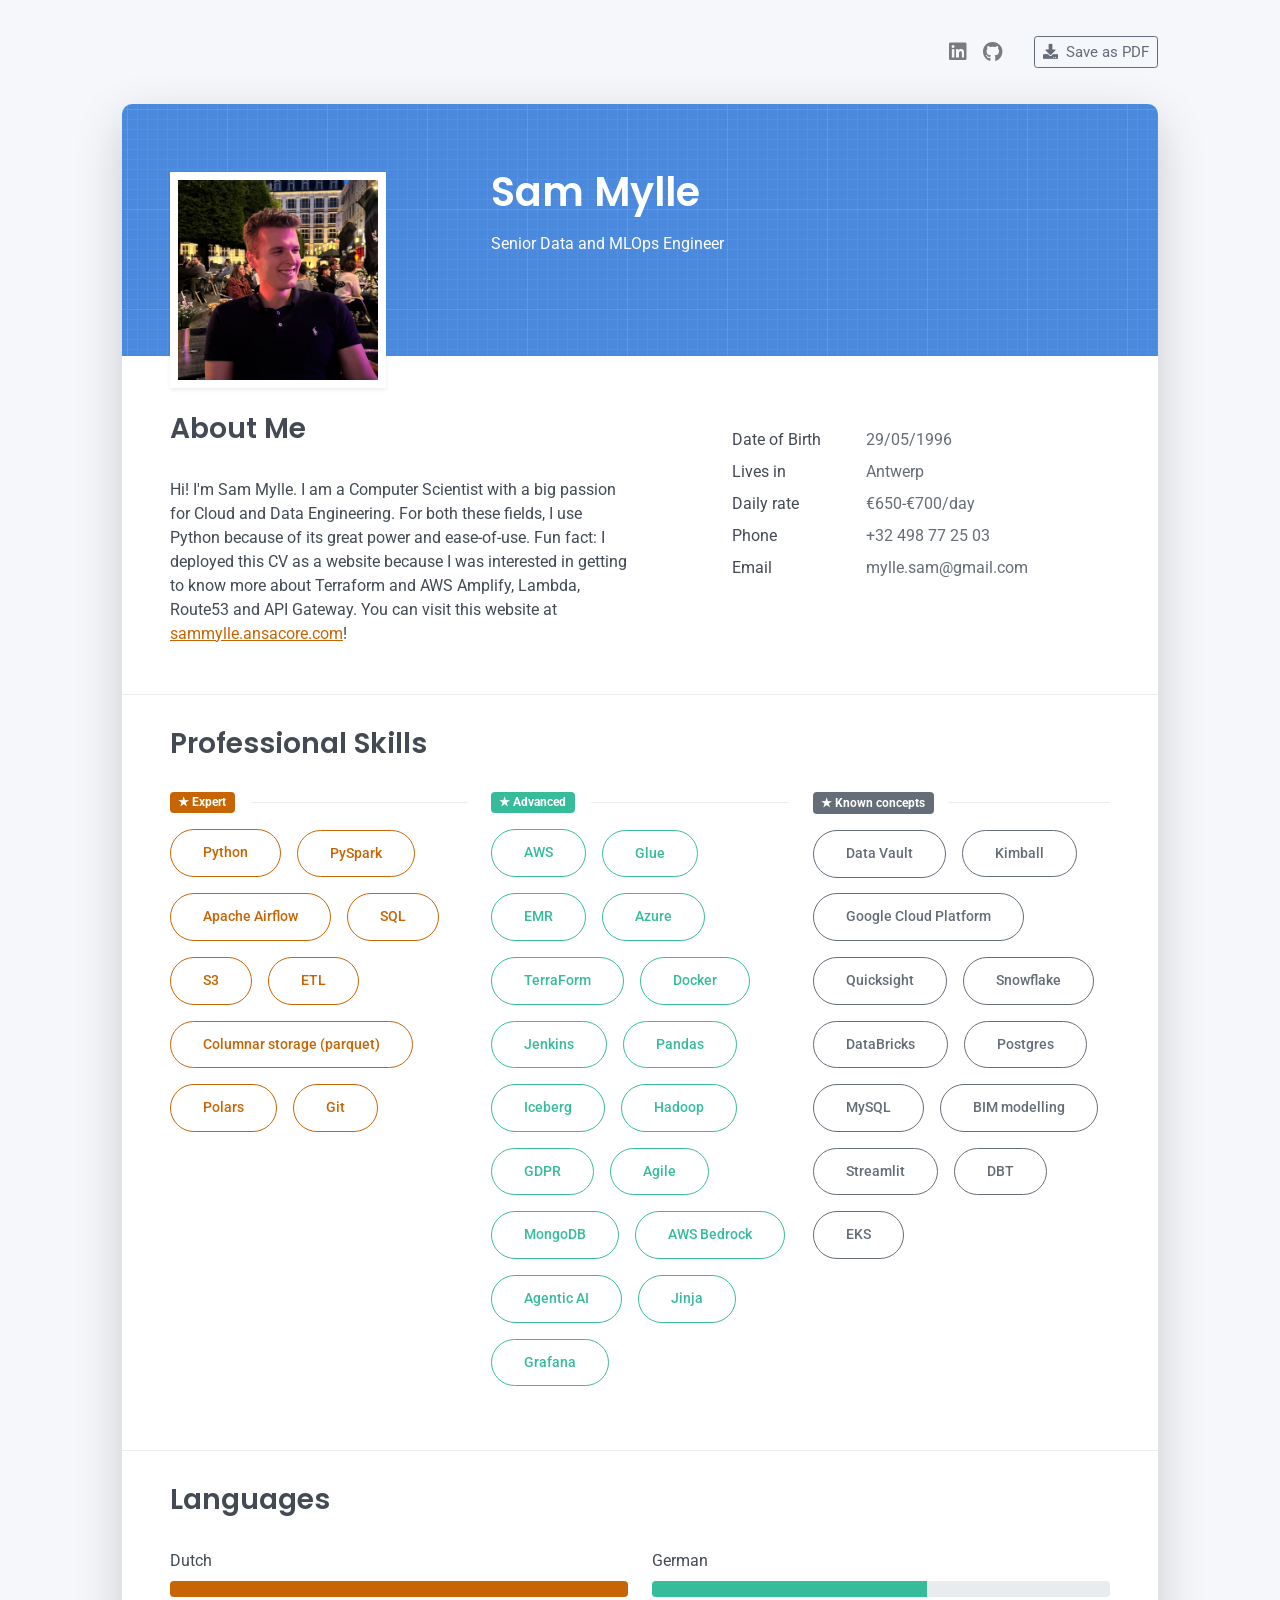
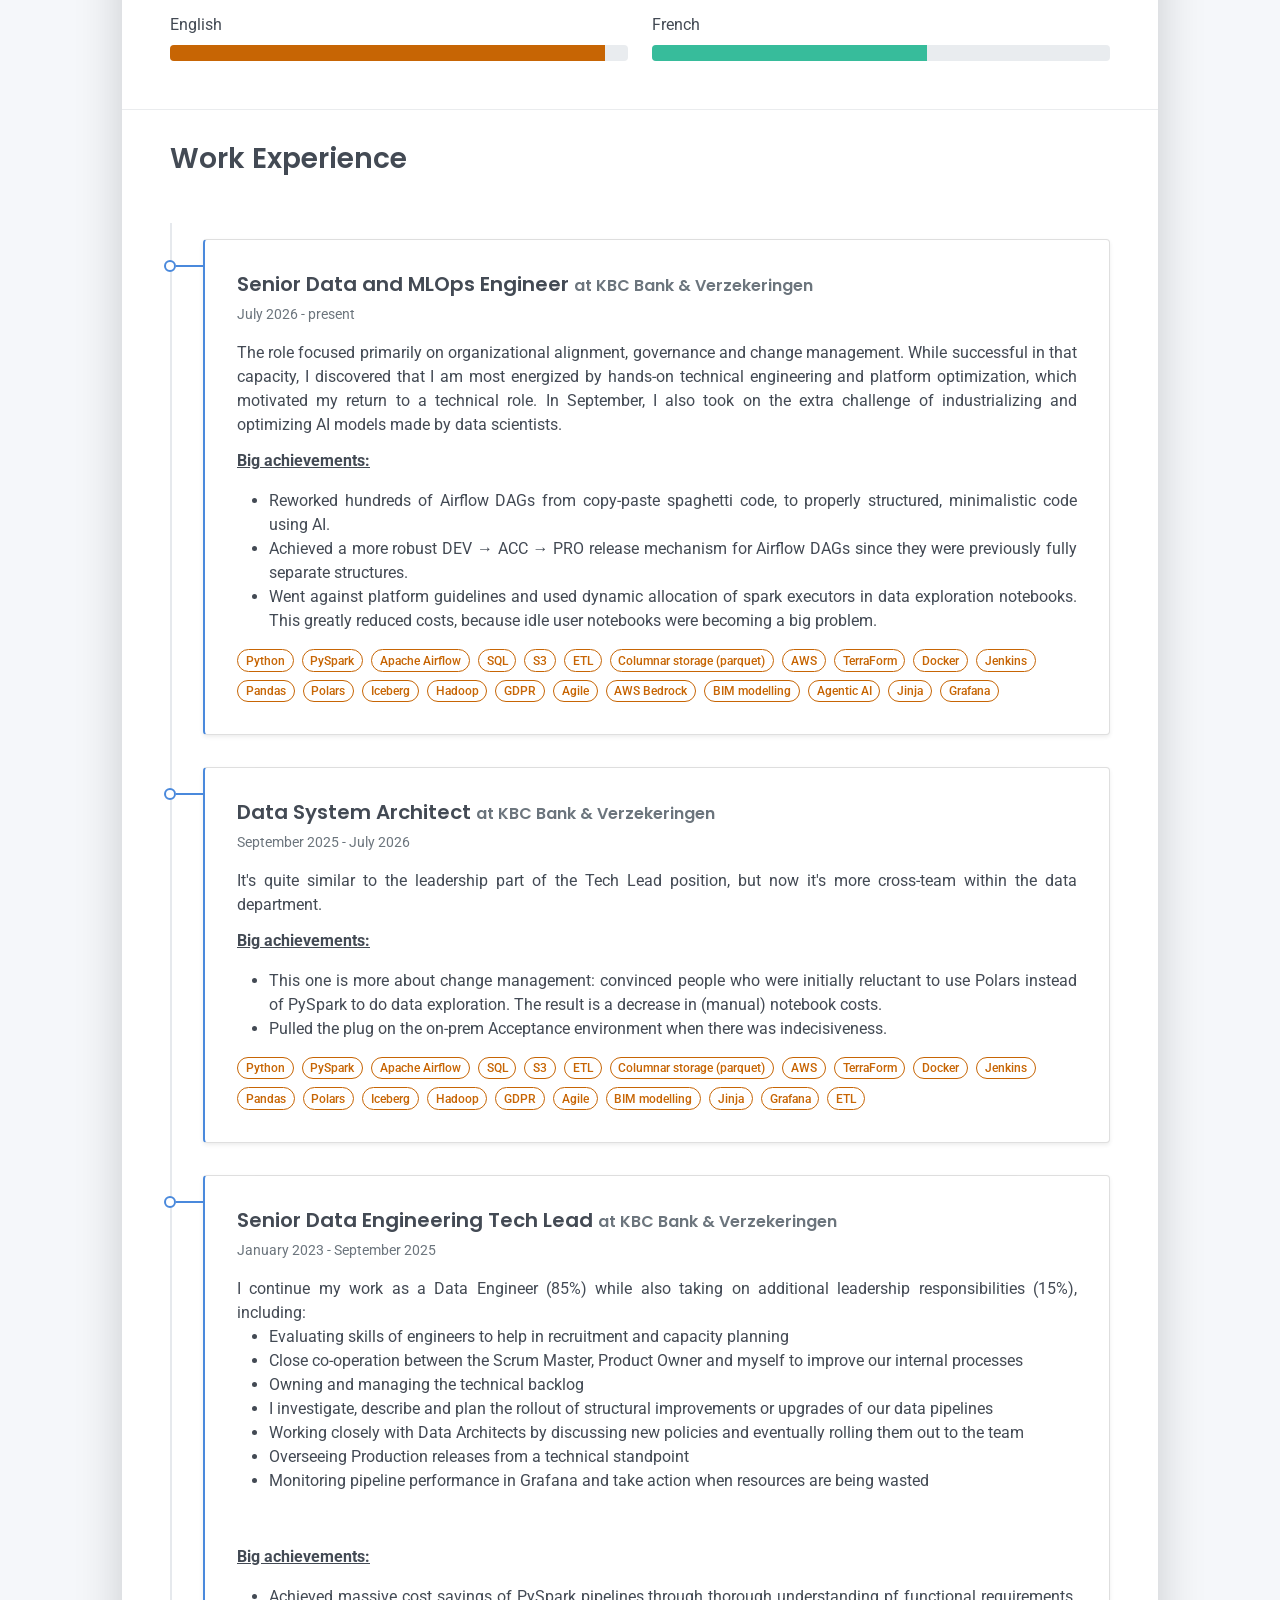
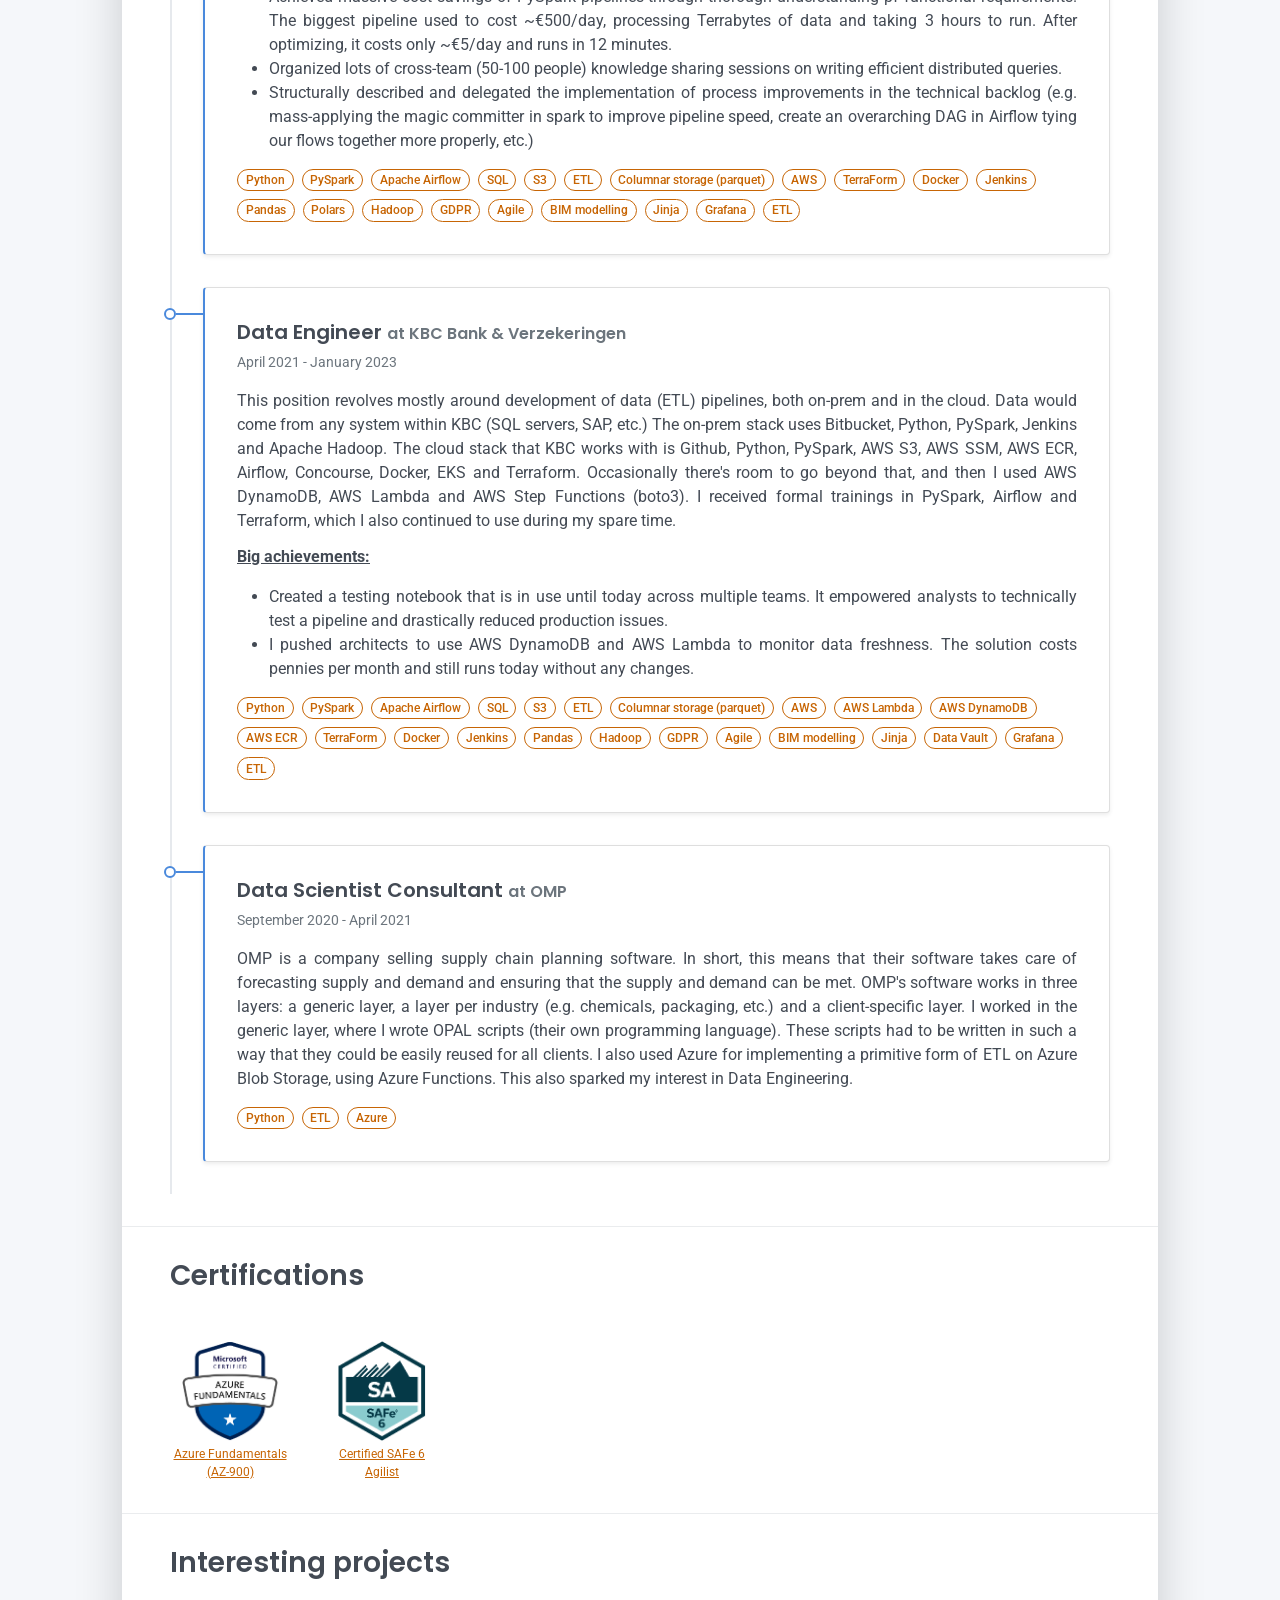
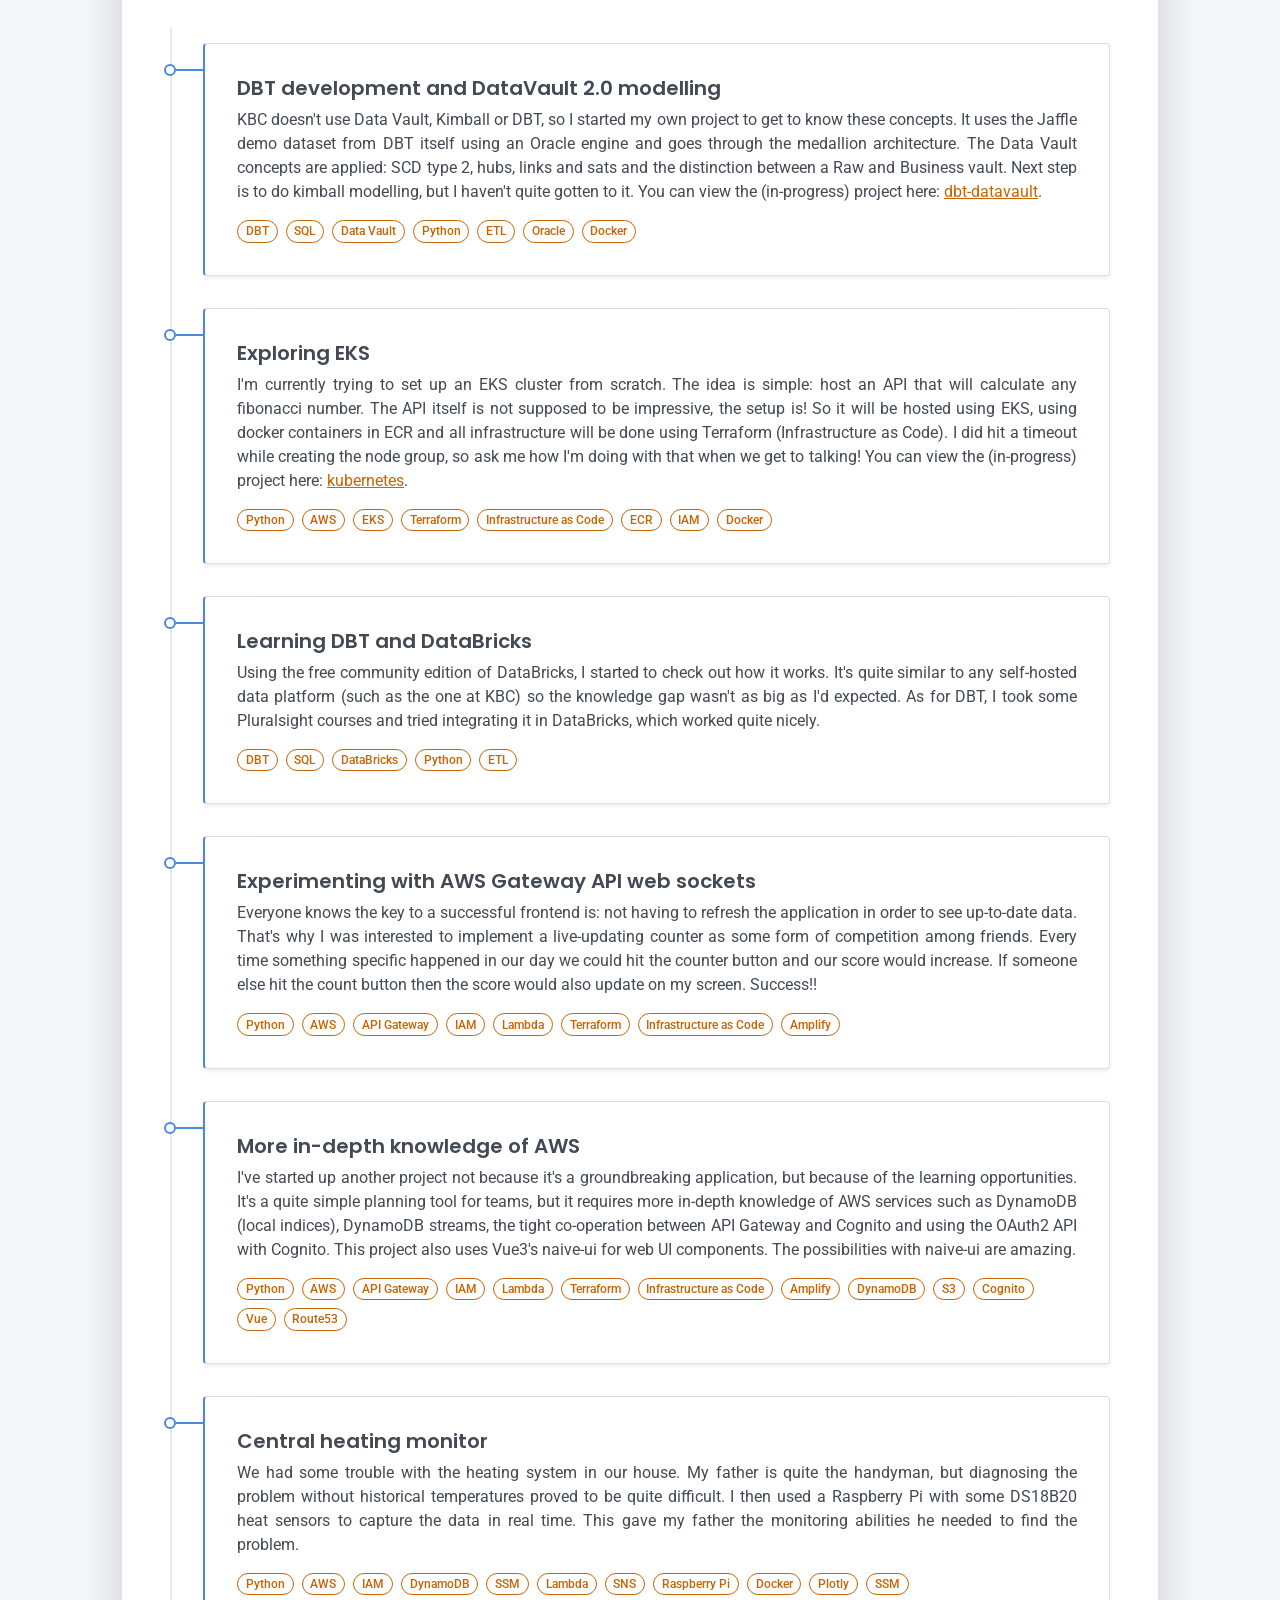
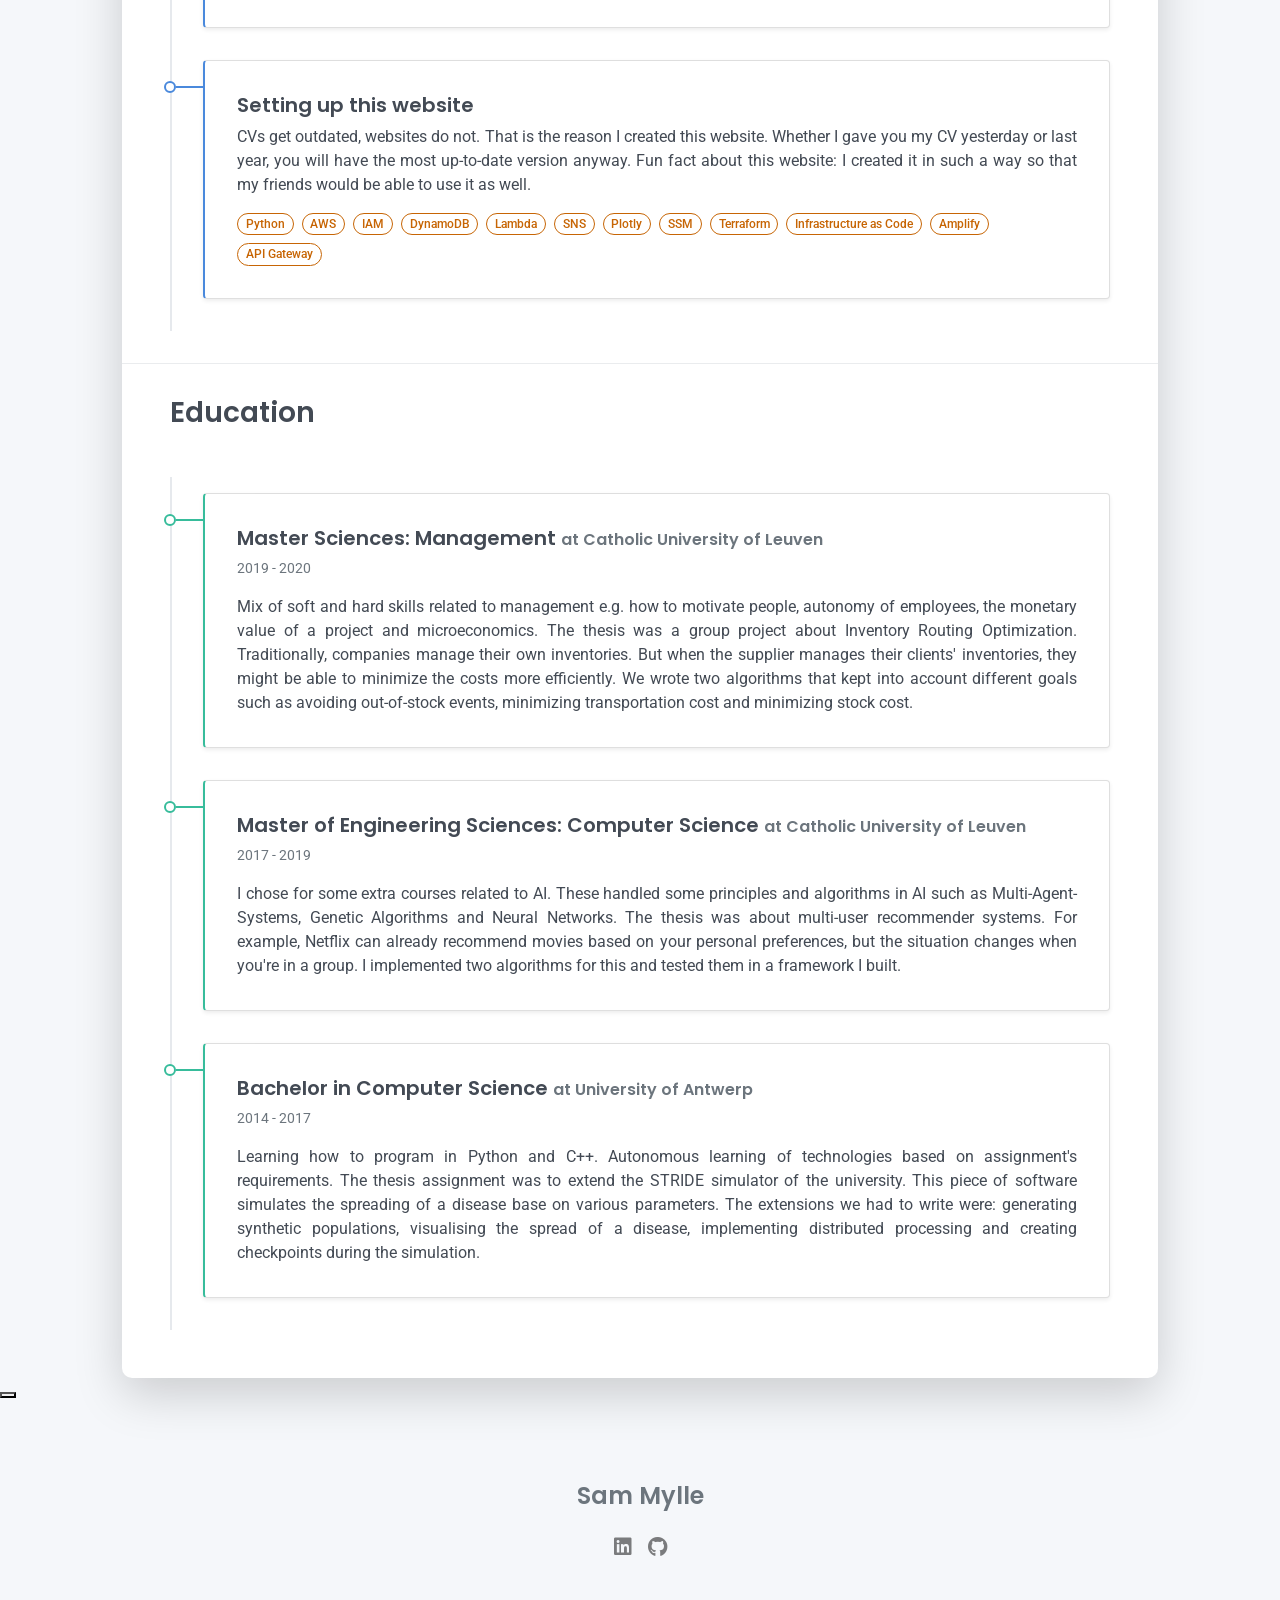
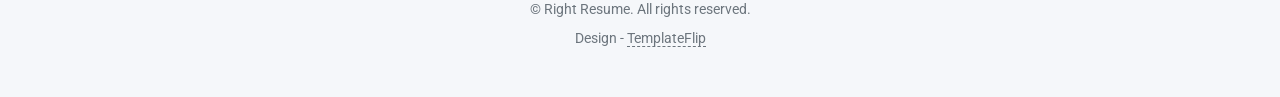
==== index.html @ 7a7ce78c "More concise, more bragging" ====
<!DOCTYPE html>
<html lang="en-US">
  <head>
    <meta charset="UTF-8">
    <meta http-equiv="X-UA-Compatible" content="IE=edge">
    <meta name="viewport" content="width=device-width, initial-scale=1">

    <meta property="og:site_name" content="Sam Mylle's CV">
    <meta property="og:type" content="website">
    <meta property="og:title" content="Cloud & Data Engineer&nbsp;">
    <meta property="og:description" content="Passionate about data, cloud and cutting-edge technology!">
    <meta property="og:image" content="images/sam_v2.jpg">

    <meta name="twitter:card" content="summary">
    <meta name="twitter:title" content="Cloud & Data Engineer&nbsp;">
    <meta name="twitter:description" content="Passionate about data, cloud and cutting-edge technology!">
    <meta name="twitter:image" content="images/sam_v2.jpg">

    <title>Sam Mylle</title>
    <link rel="preconnect" href="https://fonts.gstatic.com" crossorigin="crossorigin"/>
    <link rel="preload" as="style" href="https://fonts.googleapis.com/css2?family=Poppins:wght@600&amp;family=Roboto:wght@300;400;500;700&amp;display=swap"/>
    <link rel="stylesheet" href="https://fonts.googleapis.com/css2?family=Poppins:wght@600&amp;family=Roboto:wght@300;400;500;700&amp;display=swap" media="print" onload="this.media='all'"/>
    <noscript>
      <link rel="stylesheet" href="https://fonts.googleapis.com/css2?family=Poppins:wght@600&amp;family=Roboto:wght@300;400;500;700&amp;display=swap"/>
    </noscript>
    <link href="css/font-awesome/css/all.min.css?ver=1.2.0" rel="stylesheet">
    <link href="css/bootstrap.min.css?ver=1.2.0" rel="stylesheet">
    <link href="css/aos.css?ver=1.2.0" rel="stylesheet">
    <link href="css/main.css?ver=1.2.0" rel="stylesheet">
    <link href="css/ansacore_custom.css" rel="stylesheet">
    <link rel="stylesheet" href="https://fonts.googleapis.com/icon?family=Material+Icons">
    <link rel="stylesheet" href="https://code.getmdl.io/1.3.0/material.indigo-pink.min.css">
    <script defer src="https://code.getmdl.io/1.3.0/material.min.js"></script>
    <script async src="https://pagead2.googlesyndication.com/pagead/js/adsbygoogle.js?client=ca-pub-7603760750599881"
     crossorigin="anonymous"></script>
    <noscript>
      <style type="text/css">
        [data-aos] {
            opacity: 1 !important;
            transform: translate(0) scale(1) !important;
        }
      </style>
    </noscript>
    <style type="text/css">
      @media print {
        /* ── Reset AOS so nothing is invisible ── */
        [data-aos] {
          opacity: 1 !important;
          transform: none !important;
          transition: none !important;
        }

        /* ── Force colour printing for backgrounds & text ── */
        * {
          -webkit-print-color-adjust: exact !important;
          print-color-adjust: exact !important;
          color-adjust: exact !important;
        }

        /* ── Page setup ── */
        @page {
          size: A4 portrait;
          margin: 10mm 12mm;
        }

        html, body {
          width: 100%;
          font-size: 9pt;
          line-height: 1.3;
        }

        /* ── Remove screen-only chrome ── */
        .page-content, .container {
          max-width: 100% !important;
          padding: 0 !important;
          margin: 0 !important;
          width: 100% !important;
        }

        .cover {
          box-shadow: none !important;
          border: none !important;
        }

        /* ── Suppress decorative shadows ── */
        .shadow-lg, .shadow-sm {
          box-shadow: none !important;
        }

        /* ── Page breaks: disable explicit ones, let content flow naturally ── */
        .page-break {
          display: none !important;
        }

        /* ── Keep individual timeline cards together, but allow sections to flow ── */
        .timeline-card, .card {
          page-break-inside: avoid;
          break-inside: avoid;
        }

        h2, h3 {
          page-break-after: avoid;
          break-after: avoid;
        }

        /* ── Compact section headings ── */
        .h3, h2.h3 {
          font-size: 11pt !important;
          margin-bottom: 4px !important;
          margin-top: 0 !important;
        }

        /* ── Compact section wrappers ── */
        .skills-section,
        .work-experience-section,
        .education-section,
        .contant-section,
        .about-section {
          padding-left: 8px !important;
          padding-right: 8px !important;
          padding-top: 4px !important;
          padding-bottom: 4px !important;
          margin-top: 0 !important;
        }

        /* ── Compact about section ── */
        .about-section {
          padding-top: 4px !important;
          margin-top: 0 !important;
        }
        .about-section p { margin-bottom: 2px !important; }

        /* ── Thin HR dividers ── */
        hr {
          border-top: 1px solid #ccc !important;
          margin: 3px 0 !important;
        }

        /* ── Timeline cards ── */
        .timeline { margin-bottom: 0 !important; }
        .timeline-card {
          margin-bottom: 3px !important;
          margin-top: 0 !important;
        }
        .card-body {
          padding: 4px 8px !important;
        }
        .card-body .h5 {
          font-size: 9.5pt !important;
          margin-bottom: 1px !important;
        }
        .text-small, .text-muted.text-small {
          font-size: 8pt !important;
          margin-bottom: 1px !important;
        }

        /* ── Header badge colours ── */
        .badge.bg-primary   { background-color: #0d6efd !important; color: #fff !important; }
        .badge.bg-success   { background-color: #198754 !important; color: #fff !important; }
        .badge.bg-secondary { background-color: #6c757d !important; color: #fff !important; }

        /* ── Skill pill outlines & text ── */
        .badge.border-primary   { border-color: #0d6efd !important; color: #0d6efd !important; }
        .badge.border-success   { border-color: #198754 !important; color: #198754 !important; }
        .badge.border-secondary { border-color: #6c757d !important; color: #6c757d !important; }

        /* ── Skill pills: smaller and tighter ── */
        .badge.rounded-pill {
          font-size: 7.5pt !important;
          padding: 2px 6px !important;
        }
        .badge.bg-primary, .badge.bg-success, .badge.bg-secondary {
          font-size: 7.5pt !important;
          padding: 2px 5px !important;
        }
        .gap-2 > * { margin: 1px !important; }
        .skills-section .mb-3 { margin-bottom: 4px !important; }
        .skills-section .mb-2 { margin-bottom: 2px !important; }

        /* ── Position skill tags ── */
        .position-skills .badge {
          font-size: 7pt !important;
          padding: 1px 5px !important;
          margin: 1px !important;
        }

        /* ── Language progress bars ── */
        .progress {
          background-color: #e9ecef !important;
          border: 1px solid #ced4da;
          height: 6px !important;
          margin-top: 2px !important;
          margin-bottom: 2px !important;
        }
        .progress-bar.bg-primary { background-color: #0d6efd !important; }
        .progress-bar.bg-success { background-color: #198754 !important; }

        /* ── Cover header background: don't override, let main.css colour through ── */
        .cover-bg {
          padding: 6px 10px !important;
        }
        .cover-bg h2, .cover-bg p { color: #fff !important; }
        .cover-bg .h1 {
          font-size: 13pt !important;
          margin-top: 2px !important;
          margin-bottom: 1px !important;
        }
        .cover-bg p { margin-bottom: 0 !important; }

        /* ── Avatar: strip the white box padding, keep just the image ── */
        .avatar {
          padding: 0 !important;
          background: transparent !important;
          box-shadow: none !important;
          display: flex !important;
          justify-content: center !important;
          align-items: center !important;
          margin-top: 8px !important;
        }
        .avatar img {
          max-width: 80px !important;
          max-height: 80px !important;
          display: block !important;
          border: 3px solid rgba(255,255,255,0.85) !important;
          border-radius: 4px !important;
        }

        /* ── Muted text ── */
        .text-muted   { color: #555 !important; }
        .text-secondary { color: #444 !important; }

        /* ── Timeline card left borders ── */
        .timeline-card-primary     { border-left: 3px solid #0d6efd !important; }
        .timeline-card-success     { border-left: 3px solid #198754 !important; }
        .timeline-card-projects    { border-left: 3px solid #fd7e14 !important; }
        .timeline-card-testimonies { border-left: 3px solid #6f42c1 !important; }

        /* ── Timeline dots (::before / ::after pseudo-elements) ── */
        .timeline-card-primary::before,     .timeline-card-primary::after     { background-color: #0d6efd !important; border-color: #0d6efd !important; color: #0d6efd !important; }
        .timeline-card-success::before,     .timeline-card-success::after     { background-color: #198754 !important; border-color: #198754 !important; color: #198754 !important; }
        .timeline-card-projects::before,    .timeline-card-projects::after    { background-color: #fd7e14 !important; border-color: #fd7e14 !important; color: #fd7e14 !important; }
        .timeline-card-testimonies::before, .timeline-card-testimonies::after { background-color: #6f42c1 !important; border-color: #6f42c1 !important; color: #6f42c1 !important; }

        /* ── Snackbar / MDL components ── */
        #snackbar { display: none !important; }

        /* ── Certification badges: smaller and wrap neatly ── */
        .certifications-grid { display: flex !important; flex-wrap: wrap !important; gap: 8px !important; }
        .certifications-grid > div { width: 80px !important; }
        .certifications-grid img { width: 70px !important; height: 70px !important; }

        /* ── Links: show URL inline for contact section ── */
        .contant-section a[href]::after {
          content: " (" attr(href) ")";
          font-size: 8pt;
          color: #555;
        }

        /* ── Flex gap fallback ── */
        .d-flex.flex-wrap { display: flex !important; flex-wrap: wrap !important; }

        /* ── Force skills & languages grid columns to stay side-by-side ── */
        .skills-section .row {
          display: flex !important;
          flex-direction: row !important;
          flex-wrap: nowrap !important;
        }
        .skills-section .col-md-4 {
          flex: 0 0 33.333% !important;
          max-width: 33.333% !important;
          width: 33.333% !important;
        }
        .skills-section .col-md-6 {
          flex: 0 0 50% !important;
          max-width: 50% !important;
          width: 50% !important;
        }
      }
    </style>
  </head>
  <body id="top">
    <header class="d-print-none">
      <div class="container text-center text-lg-left">
        <div class="py-3 clearfix">
          <div class="site-nav">
            <nav role="navigation">
              <ul class="nav justify-content-center align-items-center">
                <li class="nav-item">
                  <a class="nav-link" href="https://www.linkedin.com/in/sam-mylle-62b468138/" title="LinkedIn">
                    <i class="fab fa-linkedin"></i><span class="menu-title sr-only">LinkedIn</span>
                  </a>
                </li>
                <li class="nav-item">
                  <a class="nav-link" href="https://github.com/orgs/SamMyllePortfolio/repositories" title="GitHub" target="_blank">
                    <i class="fab fa-github"></i><span class="menu-title sr-only">GitHub</span>
                  </a>
                </li>
                <li class="nav-item">
                  <button onclick="window.print()" class="btn btn-outline-secondary btn-sm ms-2" title="Save as PDF">
                    <i class="fas fa-download me-1"></i>Save as PDF
                  </button>
                </li>
              </ul>
            </nav>
          </div>
        </div>
      </div>
    </header>
    <div class="page-content">
      <div class="container">
<div class="cover shadow-lg bg-white">
  <div class="cover-bg p-3 p-lg-4 text-white">
    <div class="row">
      <div class="col-lg-4 col-md-5">
        <div class="avatar hover-effect bg-white shadow-sm p-1"><img src="images/sam_v2.jpg" width="200" height="200"/></div>
      </div>
      <div class="col-lg-8 col-md-7 text-center text-md-start">
        <h2 class="h1 mt-2" data-aos="fade-left" data-aos-delay="0">Sam Mylle</h2>
        <p data-aos="fade-left" data-aos-delay="100">Senior Data and MLOps Engineer</p>
        <div class="d-print-none" data-aos="fade-left" data-aos-delay="200"><!--a class="btn btn-light text-dark shadow-sm mt-1 me-1" href="right-resume.pdf" target="_blank">TODO Download CV</a--></div>
        <div class="d-none d-print-block mt-2" style="font-size:0.9rem;" data-aos="fade-left" data-aos-delay="150">
          <span class="me-3"><i class="fas fa-phone me-1"></i>+32 498 77 25 03</span>
          <span class="me-3"><i class="fas fa-envelope me-1"></i>mylle.sam@gmail.com</span>
          <span class="me-3"><i class="fas fa-calendar me-1"></i>29/05/1996</span>
          <span class="me-3"><i class="fas fa-euro-sign me-1"></i>€650-€700/day</span>
          <span class="me-3"><i class="fas fa-map-marker-alt me-1"></i>Antwerp</span>
          <span><i class="fab fa-github me-1"></i>https://github.com/orgs/SamMyllePortfolio/repositories</span>
          <span class="me-3"><i class="fab fa-linkedin me-1"></i>https://www.linkedin.com/in/sam-mylle-62b468138/</span>
        </div>
      </div>
    </div>
  </div>
  <div class="about-section pt-4 px-3 px-lg-4 mt-1">
    <div class="row">
      <div class="col-md-6">
        <h2 class="h3 mb-3">About Me</h2>
        <p>Hi! I'm Sam Mylle. I am a Computer Scientist with a big passion for Cloud and Data Engineering. For both these fields, I use Python because of its great power and ease-of-use. Fun fact: I deployed this CV as a website because I was interested in getting to know more about Terraform and AWS Amplify, Lambda, Route53 and API Gateway. You can visit this website at <a href="https://sammylle.ansacore.com">sammylle.ansacore.com</a>!</p>
      </div>
      <div class="col-md-5 offset-md-1 d-print-none">
        <div class="row mt-2">
          <div class="col-sm-4">
            <div class="pb-1">Date of Birth</div>
          </div>
          <div class="col-sm-8">
            <div class="pb-1 text-secondary">29/05/1996</div>
          </div>
          <div class="col-sm-4">
            <div class="pb-1">Lives in</div>
          </div>
          <div class="col-sm-8">
            <div class="pb-1 text-secondary">Antwerp</div>
          </div>
          <div class="col-sm-4">
            <div class="pb-1">Daily rate</div>
          </div>
          <div class="col-sm-8">
            <div class="pb-1 text-secondary">€650-€700/day</div>
          </div>
          <div class="col-sm-4">
            <div class="pb-1">Phone</div>
          </div>
          <div class="col-sm-8">
            <div class="pb-1 text-secondary">+32 498 77 25 03</div>
          </div>
          <div class="col-sm-4">
            <div class="pb-1">Email</div>
          </div>
          <div class="col-sm-8">
            <div class="pb-1 text-secondary">mylle.sam@gmail.com</div>
          </div>
        </div>
      </div>
    </div>
  </div>
  <hr class="d-print-none"/>
  <div class="skills-section px-3 px-lg-4">
    <h2 class="h3 mb-3">Professional Skills</h2>
    <div class="row">
      <div class="col-md-4 mb-3" data-aos="fade-up" data-aos-delay="0" data-aos-anchor=".skills-section">
        <div class="d-flex align-items-center mb-2">
          <span class="badge bg-primary me-2" style="font-size:0.75rem; padding: 0.4em 0.7em;">&#9733; Expert</span>
          <hr class="flex-grow-1 m-0"/>
        </div>
        <div class="d-flex flex-wrap gap-2">
          
            <span class="badge rounded-pill border border-primary text-primary px-3 py-2" style="font-size:0.85rem; font-weight:500;">Python</span>
          
            <span class="badge rounded-pill border border-primary text-primary px-3 py-2" style="font-size:0.85rem; font-weight:500;">PySpark</span>
          
            <span class="badge rounded-pill border border-primary text-primary px-3 py-2" style="font-size:0.85rem; font-weight:500;">Apache Airflow</span>
          
            <span class="badge rounded-pill border border-primary text-primary px-3 py-2" style="font-size:0.85rem; font-weight:500;">SQL</span>
          
            <span class="badge rounded-pill border border-primary text-primary px-3 py-2" style="font-size:0.85rem; font-weight:500;">S3</span>
          
            <span class="badge rounded-pill border border-primary text-primary px-3 py-2" style="font-size:0.85rem; font-weight:500;">ETL</span>
          
            <span class="badge rounded-pill border border-primary text-primary px-3 py-2" style="font-size:0.85rem; font-weight:500;">Columnar storage (parquet)</span>
          
            <span class="badge rounded-pill border border-primary text-primary px-3 py-2" style="font-size:0.85rem; font-weight:500;">Polars</span>
          
            <span class="badge rounded-pill border border-primary text-primary px-3 py-2" style="font-size:0.85rem; font-weight:500;">Git</span>
          
        </div>
      </div>
      <div class="col-md-4 mb-3" data-aos="fade-up" data-aos-delay="150" data-aos-anchor=".skills-section">
        <div class="d-flex align-items-center mb-2">
          <span class="badge bg-success me-2" style="font-size:0.75rem; padding: 0.4em 0.7em;">&#9733; Advanced</span>
          <hr class="flex-grow-1 m-0"/>
        </div>
        <div class="d-flex flex-wrap gap-2">
          
            <span class="badge rounded-pill border border-success text-success px-3 py-2" style="font-size:0.85rem; font-weight:500;">AWS</span>
          
            <span class="badge rounded-pill border border-success text-success px-3 py-2" style="font-size:0.85rem; font-weight:500;">Glue</span>
          
            <span class="badge rounded-pill border border-success text-success px-3 py-2" style="font-size:0.85rem; font-weight:500;">EMR</span>
          
            <span class="badge rounded-pill border border-success text-success px-3 py-2" style="font-size:0.85rem; font-weight:500;">Azure</span>
          
            <span class="badge rounded-pill border border-success text-success px-3 py-2" style="font-size:0.85rem; font-weight:500;">TerraForm</span>
          
            <span class="badge rounded-pill border border-success text-success px-3 py-2" style="font-size:0.85rem; font-weight:500;">Docker</span>
          
            <span class="badge rounded-pill border border-success text-success px-3 py-2" style="font-size:0.85rem; font-weight:500;">Jenkins</span>
          
            <span class="badge rounded-pill border border-success text-success px-3 py-2" style="font-size:0.85rem; font-weight:500;">Pandas</span>
          
            <span class="badge rounded-pill border border-success text-success px-3 py-2" style="font-size:0.85rem; font-weight:500;">Iceberg</span>
          
            <span class="badge rounded-pill border border-success text-success px-3 py-2" style="font-size:0.85rem; font-weight:500;">Hadoop</span>
          
            <span class="badge rounded-pill border border-success text-success px-3 py-2" style="font-size:0.85rem; font-weight:500;">GDPR</span>
          
            <span class="badge rounded-pill border border-success text-success px-3 py-2" style="font-size:0.85rem; font-weight:500;">Agile</span>
          
            <span class="badge rounded-pill border border-success text-success px-3 py-2" style="font-size:0.85rem; font-weight:500;">MongoDB</span>
          
            <span class="badge rounded-pill border border-success text-success px-3 py-2" style="font-size:0.85rem; font-weight:500;">AWS Bedrock</span>
          
            <span class="badge rounded-pill border border-success text-success px-3 py-2" style="font-size:0.85rem; font-weight:500;">Agentic AI</span>
          
            <span class="badge rounded-pill border border-success text-success px-3 py-2" style="font-size:0.85rem; font-weight:500;">Jinja</span>
          
            <span class="badge rounded-pill border border-success text-success px-3 py-2" style="font-size:0.85rem; font-weight:500;">Grafana</span>
          
        </div>
      </div>
      <div class="col-md-4 mb-3" data-aos="fade-up" data-aos-delay="300" data-aos-anchor=".skills-section">
        <div class="d-flex align-items-center mb-2">
          <span class="badge bg-secondary me-2" style="font-size:0.75rem; padding: 0.4em 0.7em;">&#9733; Known concepts</span>
          <hr class="flex-grow-1 m-0"/>
        </div>
        <div class="d-flex flex-wrap gap-2">
          
            <span class="badge rounded-pill border border-secondary text-secondary px-3 py-2" style="font-size:0.85rem; font-weight:500;">Data Vault</span>
          
            <span class="badge rounded-pill border border-secondary text-secondary px-3 py-2" style="font-size:0.85rem; font-weight:500;">Kimball</span>
          
            <span class="badge rounded-pill border border-secondary text-secondary px-3 py-2" style="font-size:0.85rem; font-weight:500;">Google Cloud Platform</span>
          
            <span class="badge rounded-pill border border-secondary text-secondary px-3 py-2" style="font-size:0.85rem; font-weight:500;">Quicksight</span>
          
            <span class="badge rounded-pill border border-secondary text-secondary px-3 py-2" style="font-size:0.85rem; font-weight:500;">Snowflake</span>
          
            <span class="badge rounded-pill border border-secondary text-secondary px-3 py-2" style="font-size:0.85rem; font-weight:500;">DataBricks</span>
          
            <span class="badge rounded-pill border border-secondary text-secondary px-3 py-2" style="font-size:0.85rem; font-weight:500;">Postgres</span>
          
            <span class="badge rounded-pill border border-secondary text-secondary px-3 py-2" style="font-size:0.85rem; font-weight:500;">MySQL</span>
          
            <span class="badge rounded-pill border border-secondary text-secondary px-3 py-2" style="font-size:0.85rem; font-weight:500;">BIM modelling</span>
          
            <span class="badge rounded-pill border border-secondary text-secondary px-3 py-2" style="font-size:0.85rem; font-weight:500;">Streamlit</span>
          
            <span class="badge rounded-pill border border-secondary text-secondary px-3 py-2" style="font-size:0.85rem; font-weight:500;">DBT</span>
          
            <span class="badge rounded-pill border border-secondary text-secondary px-3 py-2" style="font-size:0.85rem; font-weight:500;">EKS</span>
          
        </div>
      </div>
    </div>
  </div>
  <hr class="d-print-none"/>
  <div class="skills-section px-3 px-lg-4">
    <h2 class="h3 mb-3">Languages</h2>
    <div class="row">
      <div class="col-md-6">
        
          <div class="mb-2"><span>Dutch</span>
            <div class="progress my-1">
              <div class="progress-bar bg-primary" role="progressbar" data-aos="zoom-in-right" data-aos-delay="100" data-aos-anchor=".skills-section" style="width: 100%" aria-valuenow="100" aria-valuemin="0" aria-valuemax="100"></div>
            </div>
          </div>
        
          <div class="mb-2"><span>English</span>
            <div class="progress my-1">
              <div class="progress-bar bg-primary" role="progressbar" data-aos="zoom-in-right" data-aos-delay="100" data-aos-anchor=".skills-section" style="width: 95%" aria-valuenow="95" aria-valuemin="0" aria-valuemax="100"></div>
            </div>
          </div>
        
      </div>
      <div class="col-md-6">
        
          <div class="mb-2"><span>German</span>
            <div class="progress my-1">
              <div class="progress-bar bg-success" role="progressbar" data-aos="zoom-in-right" data-aos-delay="400" data-aos-anchor=".skills-section" style="width: 60%" aria-valuenow="60" aria-valuemin="0" aria-valuemax="100"></div>
            </div>
          </div>
        
          <div class="mb-2"><span>French</span>
            <div class="progress my-1">
              <div class="progress-bar bg-success" role="progressbar" data-aos="zoom-in-right" data-aos-delay="400" data-aos-anchor=".skills-section" style="width: 60%" aria-valuenow="60" aria-valuemin="0" aria-valuemax="100"></div>
            </div>
          </div>
        
      </div>
    </div>
  </div>
  <hr class="d-print-none"/>
  <div class="work-experience-section px-3 px-lg-4">
    <h2 class="h3 mb-4">Work Experience</h2>
    <div class="timeline">
      
        <div class="timeline-card timeline-card-primary card shadow-sm">
          <div class="card-body">
            <div class="h5 mb-1">Senior Data and MLOps Engineer <span class="text-muted h6">at KBC Bank & Verzekeringen</span></div>
            <div class="text-muted text-small mb-2">July 2026 - present</div>
            <div style="text-align: justify; text-justify: inter-word;">The role focused primarily on organizational alignment, governance and change management. While successful in that capacity, I discovered that I am most energized by hands-on technical engineering and platform optimization, which motivated my return to a technical role. In September, I also took on the extra challenge of industrializing and optimizing AI models made by data scientists. <br/> <p style="font-weight: bold; text-decoration: underline; display: block; margin-top: 12px;">Big achievements:</p> <ul>
    <li>Reworked hundreds of Airflow DAGs from copy-paste spaghetti code, to properly structured, minimalistic code using AI.</li>
    <li>Achieved a more robust DEV &rarr; ACC &rarr; PRO release mechanism for Airflow DAGs since they were previously fully separate structures.</li>
    <li>Went against platform guidelines and used dynamic allocation of spark executors in data exploration notebooks. This greatly reduced costs, because idle user notebooks were becoming a big problem.</li>
</ul></div>
            
              <div class="position-skills d-flex flex-wrap gap-1 mt-2">
                
                  <span class="badge rounded-pill border border-primary text-primary" style="font-size:0.75rem; font-weight:500;">Python</span>
                
                  <span class="badge rounded-pill border border-primary text-primary" style="font-size:0.75rem; font-weight:500;">PySpark</span>
                
                  <span class="badge rounded-pill border border-primary text-primary" style="font-size:0.75rem; font-weight:500;">Apache Airflow</span>
                
                  <span class="badge rounded-pill border border-primary text-primary" style="font-size:0.75rem; font-weight:500;">SQL</span>
                
                  <span class="badge rounded-pill border border-primary text-primary" style="font-size:0.75rem; font-weight:500;">S3</span>
                
                  <span class="badge rounded-pill border border-primary text-primary" style="font-size:0.75rem; font-weight:500;">ETL</span>
                
                  <span class="badge rounded-pill border border-primary text-primary" style="font-size:0.75rem; font-weight:500;">Columnar storage (parquet)</span>
                
                  <span class="badge rounded-pill border border-primary text-primary" style="font-size:0.75rem; font-weight:500;">AWS</span>
                
                  <span class="badge rounded-pill border border-primary text-primary" style="font-size:0.75rem; font-weight:500;">TerraForm</span>
                
                  <span class="badge rounded-pill border border-primary text-primary" style="font-size:0.75rem; font-weight:500;">Docker</span>
                
                  <span class="badge rounded-pill border border-primary text-primary" style="font-size:0.75rem; font-weight:500;">Jenkins</span>
                
                  <span class="badge rounded-pill border border-primary text-primary" style="font-size:0.75rem; font-weight:500;">Pandas</span>
                
                  <span class="badge rounded-pill border border-primary text-primary" style="font-size:0.75rem; font-weight:500;">Polars</span>
                
                  <span class="badge rounded-pill border border-primary text-primary" style="font-size:0.75rem; font-weight:500;">Iceberg</span>
                
                  <span class="badge rounded-pill border border-primary text-primary" style="font-size:0.75rem; font-weight:500;">Hadoop</span>
                
                  <span class="badge rounded-pill border border-primary text-primary" style="font-size:0.75rem; font-weight:500;">GDPR</span>
                
                  <span class="badge rounded-pill border border-primary text-primary" style="font-size:0.75rem; font-weight:500;">Agile</span>
                
                  <span class="badge rounded-pill border border-primary text-primary" style="font-size:0.75rem; font-weight:500;">AWS Bedrock</span>
                
                  <span class="badge rounded-pill border border-primary text-primary" style="font-size:0.75rem; font-weight:500;">BIM modelling</span>
                
                  <span class="badge rounded-pill border border-primary text-primary" style="font-size:0.75rem; font-weight:500;">Agentic AI</span>
                
                  <span class="badge rounded-pill border border-primary text-primary" style="font-size:0.75rem; font-weight:500;">Jinja</span>
                
                  <span class="badge rounded-pill border border-primary text-primary" style="font-size:0.75rem; font-weight:500;">Grafana</span>
                
              </div>
            
          </div>
        </div>
      
        <div class="timeline-card timeline-card-primary card shadow-sm">
          <div class="card-body">
            <div class="h5 mb-1">Data System Architect <span class="text-muted h6">at KBC Bank & Verzekeringen</span></div>
            <div class="text-muted text-small mb-2">September 2025 - July 2026</div>
            <div style="text-align: justify; text-justify: inter-word;">It's quite similar to the leadership part of the Tech Lead position, but now it's more cross-team within the data department. <br/> <p style="font-weight: bold; text-decoration: underline; display: block; margin-top: 12px;">Big achievements:</p> <ul>
    <li>This one is more about change management: convinced people who were initially reluctant to use Polars instead of PySpark to do data exploration. The result is a decrease in (manual) notebook costs.</li>
    <li>Pulled the plug on the on-prem Acceptance environment when there was indecisiveness.</li>
</ul></div>
            
              <div class="position-skills d-flex flex-wrap gap-1 mt-2">
                
                  <span class="badge rounded-pill border border-primary text-primary" style="font-size:0.75rem; font-weight:500;">Python</span>
                
                  <span class="badge rounded-pill border border-primary text-primary" style="font-size:0.75rem; font-weight:500;">PySpark</span>
                
                  <span class="badge rounded-pill border border-primary text-primary" style="font-size:0.75rem; font-weight:500;">Apache Airflow</span>
                
                  <span class="badge rounded-pill border border-primary text-primary" style="font-size:0.75rem; font-weight:500;">SQL</span>
                
                  <span class="badge rounded-pill border border-primary text-primary" style="font-size:0.75rem; font-weight:500;">S3</span>
                
                  <span class="badge rounded-pill border border-primary text-primary" style="font-size:0.75rem; font-weight:500;">ETL</span>
                
                  <span class="badge rounded-pill border border-primary text-primary" style="font-size:0.75rem; font-weight:500;">Columnar storage (parquet)</span>
                
                  <span class="badge rounded-pill border border-primary text-primary" style="font-size:0.75rem; font-weight:500;">AWS</span>
                
                  <span class="badge rounded-pill border border-primary text-primary" style="font-size:0.75rem; font-weight:500;">TerraForm</span>
                
                  <span class="badge rounded-pill border border-primary text-primary" style="font-size:0.75rem; font-weight:500;">Docker</span>
                
                  <span class="badge rounded-pill border border-primary text-primary" style="font-size:0.75rem; font-weight:500;">Jenkins</span>
                
                  <span class="badge rounded-pill border border-primary text-primary" style="font-size:0.75rem; font-weight:500;">Pandas</span>
                
                  <span class="badge rounded-pill border border-primary text-primary" style="font-size:0.75rem; font-weight:500;">Polars</span>
                
                  <span class="badge rounded-pill border border-primary text-primary" style="font-size:0.75rem; font-weight:500;">Iceberg</span>
                
                  <span class="badge rounded-pill border border-primary text-primary" style="font-size:0.75rem; font-weight:500;">Hadoop</span>
                
                  <span class="badge rounded-pill border border-primary text-primary" style="font-size:0.75rem; font-weight:500;">GDPR</span>
                
                  <span class="badge rounded-pill border border-primary text-primary" style="font-size:0.75rem; font-weight:500;">Agile</span>
                
                  <span class="badge rounded-pill border border-primary text-primary" style="font-size:0.75rem; font-weight:500;">BIM modelling</span>
                
                  <span class="badge rounded-pill border border-primary text-primary" style="font-size:0.75rem; font-weight:500;">Jinja</span>
                
                  <span class="badge rounded-pill border border-primary text-primary" style="font-size:0.75rem; font-weight:500;">Grafana</span>
                
                  <span class="badge rounded-pill border border-primary text-primary" style="font-size:0.75rem; font-weight:500;">ETL</span>
                
              </div>
            
          </div>
        </div>
      
        <div class="timeline-card timeline-card-primary card shadow-sm">
          <div class="card-body">
            <div class="h5 mb-1">Senior Data Engineering Tech Lead <span class="text-muted h6">at KBC Bank & Verzekeringen</span></div>
            <div class="text-muted text-small mb-2">January 2023 - September 2025</div>
            <div style="text-align: justify; text-justify: inter-word;">I continue my work as a Data Engineer (85%) while also taking on additional leadership responsibilities (15%), including: <ul>
  <li>Evaluating skills of engineers to help in recruitment and capacity planning</li>
  <li>Close co-operation between the Scrum Master, Product Owner and myself to improve our internal processes</li>
  <li>Owning and managing the technical backlog</li>
  <li>I investigate, describe and plan the rollout of structural improvements or upgrades of our data pipelines</li>
  <li>Working closely with Data Architects by discussing new policies and eventually rolling them out to the team</li>
  <li>Overseeing Production releases from a technical standpoint</li>
  <li>Monitoring pipeline performance in Grafana and take action when resources are being wasted</li>
</ul> <br/> <p style="font-weight: bold; text-decoration: underline; display: block; margin-top: 12px;">Big achievements:</p> <ul>
    <li>Achieved massive cost savings of PySpark pipelines through thorough understanding pf functional requirements. The biggest pipeline used to cost ~€500/day, processing Terrabytes of data and taking 3 hours to run. After optimizing, it costs only ~€5/day and runs in 12 minutes.</li>
    <li>Organized lots of cross-team (50-100 people) knowledge sharing sessions on writing efficient distributed queries.</li>
    <li>Structurally described and delegated the implementation of process improvements in the technical backlog (e.g. mass-applying the magic committer in spark to improve pipeline speed, create an overarching DAG in Airflow tying our flows together more properly, etc.)</li>
</ul></div>
            
              <div class="position-skills d-flex flex-wrap gap-1 mt-2">
                
                  <span class="badge rounded-pill border border-primary text-primary" style="font-size:0.75rem; font-weight:500;">Python</span>
                
                  <span class="badge rounded-pill border border-primary text-primary" style="font-size:0.75rem; font-weight:500;">PySpark</span>
                
                  <span class="badge rounded-pill border border-primary text-primary" style="font-size:0.75rem; font-weight:500;">Apache Airflow</span>
                
                  <span class="badge rounded-pill border border-primary text-primary" style="font-size:0.75rem; font-weight:500;">SQL</span>
                
                  <span class="badge rounded-pill border border-primary text-primary" style="font-size:0.75rem; font-weight:500;">S3</span>
                
                  <span class="badge rounded-pill border border-primary text-primary" style="font-size:0.75rem; font-weight:500;">ETL</span>
                
                  <span class="badge rounded-pill border border-primary text-primary" style="font-size:0.75rem; font-weight:500;">Columnar storage (parquet)</span>
                
                  <span class="badge rounded-pill border border-primary text-primary" style="font-size:0.75rem; font-weight:500;">AWS</span>
                
                  <span class="badge rounded-pill border border-primary text-primary" style="font-size:0.75rem; font-weight:500;">TerraForm</span>
                
                  <span class="badge rounded-pill border border-primary text-primary" style="font-size:0.75rem; font-weight:500;">Docker</span>
                
                  <span class="badge rounded-pill border border-primary text-primary" style="font-size:0.75rem; font-weight:500;">Jenkins</span>
                
                  <span class="badge rounded-pill border border-primary text-primary" style="font-size:0.75rem; font-weight:500;">Pandas</span>
                
                  <span class="badge rounded-pill border border-primary text-primary" style="font-size:0.75rem; font-weight:500;">Polars</span>
                
                  <span class="badge rounded-pill border border-primary text-primary" style="font-size:0.75rem; font-weight:500;">Hadoop</span>
                
                  <span class="badge rounded-pill border border-primary text-primary" style="font-size:0.75rem; font-weight:500;">GDPR</span>
                
                  <span class="badge rounded-pill border border-primary text-primary" style="font-size:0.75rem; font-weight:500;">Agile</span>
                
                  <span class="badge rounded-pill border border-primary text-primary" style="font-size:0.75rem; font-weight:500;">BIM modelling</span>
                
                  <span class="badge rounded-pill border border-primary text-primary" style="font-size:0.75rem; font-weight:500;">Jinja</span>
                
                  <span class="badge rounded-pill border border-primary text-primary" style="font-size:0.75rem; font-weight:500;">Grafana</span>
                
                  <span class="badge rounded-pill border border-primary text-primary" style="font-size:0.75rem; font-weight:500;">ETL</span>
                
              </div>
            
          </div>
        </div>
      
        <div class="timeline-card timeline-card-primary card shadow-sm">
          <div class="card-body">
            <div class="h5 mb-1">Data Engineer <span class="text-muted h6">at KBC Bank & Verzekeringen</span></div>
            <div class="text-muted text-small mb-2">April 2021 - January 2023</div>
            <div style="text-align: justify; text-justify: inter-word;">This position revolves mostly around development of data (ETL) pipelines, both on-prem and in the cloud.  Data would come from any system within KBC (SQL servers, SAP, etc.) The on-prem stack uses Bitbucket, Python, PySpark, Jenkins and Apache Hadoop. The cloud stack that KBC works with is Github, Python, PySpark, AWS S3, AWS SSM, AWS ECR, Airflow, Concourse, Docker, EKS and Terraform. Occasionally there's room to go beyond that, and then I used AWS DynamoDB, AWS Lambda and AWS Step Functions (boto3). I received formal trainings in PySpark, Airflow and Terraform, which I also continued to use during my spare time. <br/> <p style="font-weight: bold; text-decoration: underline; display: block; margin-top: 12px;">Big achievements:</p> <ul>
    <li>Created a testing notebook that is in use until today across multiple teams. It empowered analysts to technically test a pipeline and drastically reduced production issues.</li>
    <li>I pushed architects to use AWS DynamoDB and AWS Lambda to monitor data freshness. The solution costs pennies per month and still runs today without any changes.</li>
</ul></div>
            
              <div class="position-skills d-flex flex-wrap gap-1 mt-2">
                
                  <span class="badge rounded-pill border border-primary text-primary" style="font-size:0.75rem; font-weight:500;">Python</span>
                
                  <span class="badge rounded-pill border border-primary text-primary" style="font-size:0.75rem; font-weight:500;">PySpark</span>
                
                  <span class="badge rounded-pill border border-primary text-primary" style="font-size:0.75rem; font-weight:500;">Apache Airflow</span>
                
                  <span class="badge rounded-pill border border-primary text-primary" style="font-size:0.75rem; font-weight:500;">SQL</span>
                
                  <span class="badge rounded-pill border border-primary text-primary" style="font-size:0.75rem; font-weight:500;">S3</span>
                
                  <span class="badge rounded-pill border border-primary text-primary" style="font-size:0.75rem; font-weight:500;">ETL</span>
                
                  <span class="badge rounded-pill border border-primary text-primary" style="font-size:0.75rem; font-weight:500;">Columnar storage (parquet)</span>
                
                  <span class="badge rounded-pill border border-primary text-primary" style="font-size:0.75rem; font-weight:500;">AWS</span>
                
                  <span class="badge rounded-pill border border-primary text-primary" style="font-size:0.75rem; font-weight:500;">AWS Lambda</span>
                
                  <span class="badge rounded-pill border border-primary text-primary" style="font-size:0.75rem; font-weight:500;">AWS DynamoDB</span>
                
                  <span class="badge rounded-pill border border-primary text-primary" style="font-size:0.75rem; font-weight:500;">AWS ECR</span>
                
                  <span class="badge rounded-pill border border-primary text-primary" style="font-size:0.75rem; font-weight:500;">TerraForm</span>
                
                  <span class="badge rounded-pill border border-primary text-primary" style="font-size:0.75rem; font-weight:500;">Docker</span>
                
                  <span class="badge rounded-pill border border-primary text-primary" style="font-size:0.75rem; font-weight:500;">Jenkins</span>
                
                  <span class="badge rounded-pill border border-primary text-primary" style="font-size:0.75rem; font-weight:500;">Pandas</span>
                
                  <span class="badge rounded-pill border border-primary text-primary" style="font-size:0.75rem; font-weight:500;">Hadoop</span>
                
                  <span class="badge rounded-pill border border-primary text-primary" style="font-size:0.75rem; font-weight:500;">GDPR</span>
                
                  <span class="badge rounded-pill border border-primary text-primary" style="font-size:0.75rem; font-weight:500;">Agile</span>
                
                  <span class="badge rounded-pill border border-primary text-primary" style="font-size:0.75rem; font-weight:500;">BIM modelling</span>
                
                  <span class="badge rounded-pill border border-primary text-primary" style="font-size:0.75rem; font-weight:500;">Jinja</span>
                
                  <span class="badge rounded-pill border border-primary text-primary" style="font-size:0.75rem; font-weight:500;">Data Vault</span>
                
                  <span class="badge rounded-pill border border-primary text-primary" style="font-size:0.75rem; font-weight:500;">Grafana</span>
                
                  <span class="badge rounded-pill border border-primary text-primary" style="font-size:0.75rem; font-weight:500;">ETL</span>
                
              </div>
            
          </div>
        </div>
      
        <div class="timeline-card timeline-card-primary card shadow-sm">
          <div class="card-body">
            <div class="h5 mb-1">Data Scientist Consultant <span class="text-muted h6">at OMP</span></div>
            <div class="text-muted text-small mb-2">September 2020 - April 2021</div>
            <div style="text-align: justify; text-justify: inter-word;">OMP is a company selling supply chain planning software. In short, this means that their software takes care of forecasting supply and demand and ensuring that the supply and demand can be met. OMP's software works in three layers: a generic layer, a layer per industry (e.g. chemicals, packaging, etc.) and a client-specific layer. I worked in the generic layer, where I wrote OPAL scripts (their own programming language). These scripts had to be written in such a way that they could be easily reused for all clients. I also used Azure for implementing a primitive form of ETL on Azure Blob Storage, using Azure Functions. This also sparked my interest in Data Engineering.</div>
            
              <div class="position-skills d-flex flex-wrap gap-1 mt-2">
                
                  <span class="badge rounded-pill border border-primary text-primary" style="font-size:0.75rem; font-weight:500;">Python</span>
                
                  <span class="badge rounded-pill border border-primary text-primary" style="font-size:0.75rem; font-weight:500;">ETL</span>
                
                  <span class="badge rounded-pill border border-primary text-primary" style="font-size:0.75rem; font-weight:500;">Azure</span>
                
              </div>
            
          </div>
        </div>
      
    </div>
  </div>
  <hr class="d-print-none"/>
  <div class="page-break"></div>
  <div class="work-experience-section px-3 px-lg-4">
    <h2 class="h3 mb-4">Certifications</h2>
    <div class="d-flex flex-wrap gap-3 certifications-grid">
      
        <div class="text-center" style="width: 120px;">
          <img src="images/azure_az900.png" alt="<a href='https://www.credly.com/earner/earned/badge/0a15a134-848b-4ec5-87f2-f9cfcc9b47af'>Azure Fundamentals (AZ-900)</a>" title="<a href='https://www.credly.com/earner/earned/badge/0a15a134-848b-4ec5-87f2-f9cfcc9b47af'>Azure Fundamentals (AZ-900)</a>" style="width: 100px; height: 100px; object-fit: contain;" />
          <div style="font-size: 0.75rem; margin-top: 4px; word-wrap: break-word;"><a href='https://www.credly.com/earner/earned/badge/0a15a134-848b-4ec5-87f2-f9cfcc9b47af'>Azure Fundamentals (AZ-900)</a></div>
        </div>
      
        <div class="text-center" style="width: 120px;">
          <img src="images/sa_safe.png" alt="<a href='https://www.credly.com/earner/earned/badge/9960c41c-da1d-4798-8e50-344697b8ca3b'>Certified SAFe 6 Agilist</a>" title="<a href='https://www.credly.com/earner/earned/badge/9960c41c-da1d-4798-8e50-344697b8ca3b'>Certified SAFe 6 Agilist</a>" style="width: 100px; height: 100px; object-fit: contain;" />
          <div style="font-size: 0.75rem; margin-top: 4px; word-wrap: break-word;"><a href='https://www.credly.com/earner/earned/badge/9960c41c-da1d-4798-8e50-344697b8ca3b'>Certified SAFe 6 Agilist</a></div>
        </div>
      
    </div>
  </div>
  <hr class="d-print-none"/>
  <div class="work-experience-section px-3 px-lg-4">
    <h2 class="h3 mb-4">Interesting projects</h2>
    <div class="timeline">
      
        <div class="timeline-card timeline-card-primary card shadow-sm">
          <div class="card-body">
            <div class="h5 mb-1">DBT development and DataVault 2.0 modelling</div>
            <div style="text-align: justify; text-justify: inter-word;">KBC doesn't use Data Vault, Kimball or DBT, so I started my own project to get to know these concepts. It uses the Jaffle demo dataset from DBT itself using an Oracle engine and goes through the medallion architecture. The Data Vault concepts are applied: SCD type 2, hubs, links and sats and the distinction between a Raw and Business vault. Next step is to do kimball modelling, but I haven't quite gotten to it. You can view the (in-progress) project here: <a href='https://github.com/SamMyllePortfolio/dbt-datavault'>dbt-datavault</a>.</div>
            
              <div class="position-skills d-flex flex-wrap gap-1 mt-2">
                
                  <span class="badge rounded-pill border border-primary text-primary" style="font-size:0.75rem; font-weight:500;">DBT</span>
                
                  <span class="badge rounded-pill border border-primary text-primary" style="font-size:0.75rem; font-weight:500;">SQL</span>
                
                  <span class="badge rounded-pill border border-primary text-primary" style="font-size:0.75rem; font-weight:500;">Data Vault</span>
                
                  <span class="badge rounded-pill border border-primary text-primary" style="font-size:0.75rem; font-weight:500;">Python</span>
                
                  <span class="badge rounded-pill border border-primary text-primary" style="font-size:0.75rem; font-weight:500;">ETL</span>
                
                  <span class="badge rounded-pill border border-primary text-primary" style="font-size:0.75rem; font-weight:500;">Oracle</span>
                
                  <span class="badge rounded-pill border border-primary text-primary" style="font-size:0.75rem; font-weight:500;">Docker</span>
                
              </div>
            
          </div>
        </div>
      
        <div class="timeline-card timeline-card-primary card shadow-sm">
          <div class="card-body">
            <div class="h5 mb-1">Exploring EKS</div>
            <div style="text-align: justify; text-justify: inter-word;">I'm currently trying to set up an EKS cluster from scratch. The idea is simple: host an API that will calculate any fibonacci number. The API itself is not supposed to be impressive, the setup is! So it will be hosted using EKS, using docker containers in ECR and all infrastructure will be done using Terraform (Infrastructure as Code). I did hit a timeout while creating the node group, so ask me how I'm doing with that when we get to talking! You can view the (in-progress) project here: <a href='https://github.com/SamMyllePortfolio/kubernetes'>kubernetes</a>.</div>
            
              <div class="position-skills d-flex flex-wrap gap-1 mt-2">
                
                  <span class="badge rounded-pill border border-primary text-primary" style="font-size:0.75rem; font-weight:500;">Python</span>
                
                  <span class="badge rounded-pill border border-primary text-primary" style="font-size:0.75rem; font-weight:500;">AWS</span>
                
                  <span class="badge rounded-pill border border-primary text-primary" style="font-size:0.75rem; font-weight:500;">EKS</span>
                
                  <span class="badge rounded-pill border border-primary text-primary" style="font-size:0.75rem; font-weight:500;">Terraform</span>
                
                  <span class="badge rounded-pill border border-primary text-primary" style="font-size:0.75rem; font-weight:500;">Infrastructure as Code</span>
                
                  <span class="badge rounded-pill border border-primary text-primary" style="font-size:0.75rem; font-weight:500;">ECR</span>
                
                  <span class="badge rounded-pill border border-primary text-primary" style="font-size:0.75rem; font-weight:500;">IAM</span>
                
                  <span class="badge rounded-pill border border-primary text-primary" style="font-size:0.75rem; font-weight:500;">Docker</span>
                
              </div>
            
          </div>
        </div>
      
        <div class="timeline-card timeline-card-primary card shadow-sm">
          <div class="card-body">
            <div class="h5 mb-1">Learning DBT and DataBricks</div>
            <div style="text-align: justify; text-justify: inter-word;">Using the free community edition of DataBricks, I started to check out how it works. It's quite similar to any self-hosted data platform (such as the one at KBC) so the knowledge gap wasn't as big as I'd expected. As for DBT, I took some Pluralsight courses and tried integrating it in DataBricks, which worked quite nicely.</div>
            
              <div class="position-skills d-flex flex-wrap gap-1 mt-2">
                
                  <span class="badge rounded-pill border border-primary text-primary" style="font-size:0.75rem; font-weight:500;">DBT</span>
                
                  <span class="badge rounded-pill border border-primary text-primary" style="font-size:0.75rem; font-weight:500;">SQL</span>
                
                  <span class="badge rounded-pill border border-primary text-primary" style="font-size:0.75rem; font-weight:500;">DataBricks</span>
                
                  <span class="badge rounded-pill border border-primary text-primary" style="font-size:0.75rem; font-weight:500;">Python</span>
                
                  <span class="badge rounded-pill border border-primary text-primary" style="font-size:0.75rem; font-weight:500;">ETL</span>
                
              </div>
            
          </div>
        </div>
      
        <div class="timeline-card timeline-card-primary card shadow-sm">
          <div class="card-body">
            <div class="h5 mb-1">Experimenting with AWS Gateway API web sockets</div>
            <div style="text-align: justify; text-justify: inter-word;">Everyone knows the key to a successful frontend is: not having to refresh the application in order to see up-to-date data. That's why I was interested to implement a live-updating counter as some form of competition among friends. Every time something specific happened in our day we could hit the counter button and our score would increase. If someone else hit the count button then the score would also update on my screen. Success!!</div>
            
              <div class="position-skills d-flex flex-wrap gap-1 mt-2">
                
                  <span class="badge rounded-pill border border-primary text-primary" style="font-size:0.75rem; font-weight:500;">Python</span>
                
                  <span class="badge rounded-pill border border-primary text-primary" style="font-size:0.75rem; font-weight:500;">AWS</span>
                
                  <span class="badge rounded-pill border border-primary text-primary" style="font-size:0.75rem; font-weight:500;">API Gateway</span>
                
                  <span class="badge rounded-pill border border-primary text-primary" style="font-size:0.75rem; font-weight:500;">IAM</span>
                
                  <span class="badge rounded-pill border border-primary text-primary" style="font-size:0.75rem; font-weight:500;">Lambda</span>
                
                  <span class="badge rounded-pill border border-primary text-primary" style="font-size:0.75rem; font-weight:500;">Terraform</span>
                
                  <span class="badge rounded-pill border border-primary text-primary" style="font-size:0.75rem; font-weight:500;">Infrastructure as Code</span>
                
                  <span class="badge rounded-pill border border-primary text-primary" style="font-size:0.75rem; font-weight:500;">Amplify</span>
                
              </div>
            
          </div>
        </div>
      
        <div class="timeline-card timeline-card-primary card shadow-sm">
          <div class="card-body">
            <div class="h5 mb-1">More in-depth knowledge of AWS</div>
            <div style="text-align: justify; text-justify: inter-word;">I've started up another project not because it's a groundbreaking application, but because of the learning opportunities.  It's a quite simple planning tool for teams, but it requires more in-depth knowledge of AWS services such as DynamoDB (local indices),  DynamoDB streams, the tight co-operation between API Gateway and Cognito and using the OAuth2 API with Cognito.  This project also uses Vue3's naive-ui for web UI components. The possibilities with naive-ui are amazing.</div>
            
              <div class="position-skills d-flex flex-wrap gap-1 mt-2">
                
                  <span class="badge rounded-pill border border-primary text-primary" style="font-size:0.75rem; font-weight:500;">Python</span>
                
                  <span class="badge rounded-pill border border-primary text-primary" style="font-size:0.75rem; font-weight:500;">AWS</span>
                
                  <span class="badge rounded-pill border border-primary text-primary" style="font-size:0.75rem; font-weight:500;">API Gateway</span>
                
                  <span class="badge rounded-pill border border-primary text-primary" style="font-size:0.75rem; font-weight:500;">IAM</span>
                
                  <span class="badge rounded-pill border border-primary text-primary" style="font-size:0.75rem; font-weight:500;">Lambda</span>
                
                  <span class="badge rounded-pill border border-primary text-primary" style="font-size:0.75rem; font-weight:500;">Terraform</span>
                
                  <span class="badge rounded-pill border border-primary text-primary" style="font-size:0.75rem; font-weight:500;">Infrastructure as Code</span>
                
                  <span class="badge rounded-pill border border-primary text-primary" style="font-size:0.75rem; font-weight:500;">Amplify</span>
                
                  <span class="badge rounded-pill border border-primary text-primary" style="font-size:0.75rem; font-weight:500;">DynamoDB</span>
                
                  <span class="badge rounded-pill border border-primary text-primary" style="font-size:0.75rem; font-weight:500;">S3</span>
                
                  <span class="badge rounded-pill border border-primary text-primary" style="font-size:0.75rem; font-weight:500;">Cognito</span>
                
                  <span class="badge rounded-pill border border-primary text-primary" style="font-size:0.75rem; font-weight:500;">Vue</span>
                
                  <span class="badge rounded-pill border border-primary text-primary" style="font-size:0.75rem; font-weight:500;">Route53</span>
                
              </div>
            
          </div>
        </div>
      
        <div class="timeline-card timeline-card-primary card shadow-sm">
          <div class="card-body">
            <div class="h5 mb-1">Central heating monitor</div>
            <div style="text-align: justify; text-justify: inter-word;">We had some trouble with the heating system in our house. My father is quite the handyman, but diagnosing the problem without historical temperatures proved to be quite difficult. I then used a Raspberry Pi with some DS18B20 heat sensors to capture the data in real time. This gave my father the monitoring abilities he needed to find the problem.</div>
            
              <div class="position-skills d-flex flex-wrap gap-1 mt-2">
                
                  <span class="badge rounded-pill border border-primary text-primary" style="font-size:0.75rem; font-weight:500;">Python</span>
                
                  <span class="badge rounded-pill border border-primary text-primary" style="font-size:0.75rem; font-weight:500;">AWS</span>
                
                  <span class="badge rounded-pill border border-primary text-primary" style="font-size:0.75rem; font-weight:500;">IAM</span>
                
                  <span class="badge rounded-pill border border-primary text-primary" style="font-size:0.75rem; font-weight:500;">DynamoDB</span>
                
                  <span class="badge rounded-pill border border-primary text-primary" style="font-size:0.75rem; font-weight:500;">SSM</span>
                
                  <span class="badge rounded-pill border border-primary text-primary" style="font-size:0.75rem; font-weight:500;">Lambda</span>
                
                  <span class="badge rounded-pill border border-primary text-primary" style="font-size:0.75rem; font-weight:500;">SNS</span>
                
                  <span class="badge rounded-pill border border-primary text-primary" style="font-size:0.75rem; font-weight:500;">Raspberry Pi</span>
                
                  <span class="badge rounded-pill border border-primary text-primary" style="font-size:0.75rem; font-weight:500;">Docker</span>
                
                  <span class="badge rounded-pill border border-primary text-primary" style="font-size:0.75rem; font-weight:500;">Plotly</span>
                
                  <span class="badge rounded-pill border border-primary text-primary" style="font-size:0.75rem; font-weight:500;">SSM</span>
                
              </div>
            
          </div>
        </div>
      
        <div class="timeline-card timeline-card-primary card shadow-sm">
          <div class="card-body">
            <div class="h5 mb-1">Setting up this website</div>
            <div style="text-align: justify; text-justify: inter-word;">CVs get outdated, websites do not. That is the reason I created this website. Whether I gave you my CV yesterday or last year, you will have the most up-to-date version anyway. Fun fact about this website: I created it in such a way so that my friends would be able to use it as well.</div>
            
              <div class="position-skills d-flex flex-wrap gap-1 mt-2">
                
                  <span class="badge rounded-pill border border-primary text-primary" style="font-size:0.75rem; font-weight:500;">Python</span>
                
                  <span class="badge rounded-pill border border-primary text-primary" style="font-size:0.75rem; font-weight:500;">AWS</span>
                
                  <span class="badge rounded-pill border border-primary text-primary" style="font-size:0.75rem; font-weight:500;">IAM</span>
                
                  <span class="badge rounded-pill border border-primary text-primary" style="font-size:0.75rem; font-weight:500;">DynamoDB</span>
                
                  <span class="badge rounded-pill border border-primary text-primary" style="font-size:0.75rem; font-weight:500;">Lambda</span>
                
                  <span class="badge rounded-pill border border-primary text-primary" style="font-size:0.75rem; font-weight:500;">SNS</span>
                
                  <span class="badge rounded-pill border border-primary text-primary" style="font-size:0.75rem; font-weight:500;">Plotly</span>
                
                  <span class="badge rounded-pill border border-primary text-primary" style="font-size:0.75rem; font-weight:500;">SSM</span>
                
                  <span class="badge rounded-pill border border-primary text-primary" style="font-size:0.75rem; font-weight:500;">Terraform</span>
                
                  <span class="badge rounded-pill border border-primary text-primary" style="font-size:0.75rem; font-weight:500;">Infrastructure as Code</span>
                
                  <span class="badge rounded-pill border border-primary text-primary" style="font-size:0.75rem; font-weight:500;">Amplify</span>
                
                  <span class="badge rounded-pill border border-primary text-primary" style="font-size:0.75rem; font-weight:500;">API Gateway</span>
                
              </div>
            
          </div>
        </div>
      
    </div>
  </div>
  <hr class="d-print-none"/>
  <div class="education-section px-3 px-lg-4 pb-4">
    <h2 class="h3 mb-4">Education</h2>
    <div class="timeline">
      
        <div class="timeline-card timeline-card-success card shadow-sm">
          <div class="card-body">
            <div class="h5 mb-1">Master Sciences: Management <span class="text-muted h6">at Catholic University of Leuven</span></div>
            <div class="text-muted text-small mb-2">2019 - 2020</div>
            <div style="text-align: justify; text-justify: inter-word;">Mix of soft and hard skills related to management e.g. how to motivate people, autonomy of employees, the monetary value of a project and microeconomics. The thesis was a group project about Inventory Routing Optimization. Traditionally, companies manage their own inventories. But when the supplier manages their clients' inventories, they might be able to minimize the costs more efficiently. We wrote two algorithms that kept into account different goals such as avoiding out-of-stock events, minimizing transportation cost and minimizing stock cost.</div>
          </div>
        </div>
      
        <div class="timeline-card timeline-card-success card shadow-sm">
          <div class="card-body">
            <div class="h5 mb-1">Master of Engineering Sciences: Computer Science <span class="text-muted h6">at Catholic University of Leuven</span></div>
            <div class="text-muted text-small mb-2">2017 - 2019</div>
            <div style="text-align: justify; text-justify: inter-word;">I chose for some extra courses related to AI. These handled some principles and algorithms in AI such as Multi-Agent-Systems, Genetic Algorithms and Neural Networks. The thesis was about multi-user recommender systems. For example, Netflix can already recommend movies based on your personal preferences, but the situation changes when you're in a group. I implemented two algorithms for this and tested them in a framework I built.</div>
          </div>
        </div>
      
        <div class="timeline-card timeline-card-success card shadow-sm">
          <div class="card-body">
            <div class="h5 mb-1">Bachelor in Computer Science <span class="text-muted h6">at University of Antwerp</span></div>
            <div class="text-muted text-small mb-2">2014 - 2017</div>
            <div style="text-align: justify; text-justify: inter-word;">Learning how to program in Python and C++. Autonomous learning of technologies based on assignment's requirements. The thesis assignment was to extend the STRIDE simulator of the university. This piece of software simulates the spreading of a disease base on various parameters. The extensions we had to write were: generating synthetic populations, visualising the spread of a disease, implementing distributed processing and creating checkpoints during the simulation.</div>
          </div>
        </div>
      
    </div>
  </div>
</div></div>
    </div>
    <div id="snackbar" class="mdl-js-snackbar mdl-snackbar">
      <div class="mdl-snackbar__text"></div>
      <button class="mdl-snackbar__action" type="button"></button>
    </div>
    <footer class="pt-4 pb-4 text-muted text-center d-print-none">
      <div class="container">
        <div class="my-3">
          <div class="h4">Sam Mylle</div>
          <div class="footer-nav">
            <nav role="navigation">
              <ul class="nav justify-content-center">
                <li class="nav-item"><a class="nav-link" href="https://www.linkedin.com/in/sam-mylle-62b468138/" title="LinkedIn"><i class="fab fa-linkedin"></i><span class="menu-title sr-only">LinkedIn</span></a>
                </li>
                <li class="nav-item"><a class="nav-link" href="https://github.com/orgs/SamMyllePortfolio/repositories" title="GitHub" target="_blank"><i class="fab fa-github"></i><span class="menu-title sr-only">GitHub</span></a>
                </li>
              </ul>
            </nav>
          </div>
        </div>
        <div class="text-small">
          <div class="mb-1">&copy; Right Resume. All rights reserved.</div>
          <div>Design - <a href="https://templateflip.com/" target="_blank">TemplateFlip</a></div>
        </div>
      </div>
    </footer>
    <script src="scripts/bootstrap.bundle.min.js?ver=1.2.0"></script>
    <script src="scripts/aos.js?ver=1.2.0"></script>
    <script src="scripts/main.js?ver=1.2.0"></script>
    <script src="https://ajax.googleapis.com/ajax/libs/jquery/1.7.1/jquery.min.js" type="text/javascript"></script>
  </body>
</html>
---- css/main.css ----
/* Buttons */
/* Inputs */
/* Timeline custom component */
.timeline {
  border-left: 2px solid #E6E9ED;
  padding: 1rem 0; }

.timeline-card {
  position: relative;
  margin-left: 31px;
  border-left: 2px solid;
  margin-bottom: 2rem; }

.timeline-card:last-child {
  margin-bottom: 1rem; }

.timeline-card:before {
  content: '';
  display: inline-block;
  position: absolute;
  background-color: #fff;
  border-radius: 10px;
  width: 12px;
  height: 12px;
  top: 20px;
  left: -41px;
  border: 2px solid;
  z-index: 2; }

.timeline-card:after {
  content: '';
  display: inline-block;
  position: absolute;
  background-color: currentColor;
  width: 29px;
  height: 2px;
  top: 25px;
  left: -29px;
  z-index: 1; }

.timeline-card-primary {
  border-left-color: #4A89DC; }

.timeline-card-primary:before {
  border-color: #4A89DC; }

.timeline-card-primary:after {
  background-color: #4A89DC; }

.timeline-card-success {
  border-left-color: #37BC9B; }

.timeline-card-success:before {
  border-color: #37BC9B; }

.timeline-card-success:after {
  background-color: #37BC9B; }

html {
  scroll-behavior: smooth; }

.site-title {
  font-size: 1.25rem;
  line-height: 2.5rem; }

.nav-link {
  padding: 0;
  font-size: 1.25rem;
  line-height: 2.5rem;
  color: rgba(0, 0, 0, 0.5); }

.nav-link:hover,
.nav-link:focus,
.active .nav-link {
  color: rgba(0, 0, 0, 0.8); }

.nav-item + .nav-item {
  margin-left: 1rem; }

.cover {
  border-radius: 10px; }

.cover-bg {
  background-color: #4A89DC;
  background-image: url("data:image/svg+xml,%3Csvg xmlns='http://www.w3.org/2000/svg' width='100' height='100' viewBox='0 0 100 100'%3E%3Cg fill-rule='evenodd'%3E%3Cg fill='%23ffffff' fill-opacity='0.12'%3E%3Cpath opacity='.5' d='M96 [base64] 0v-9h-9v9h9zm-10 0v-9h-9v9h9zm-10 0v-9h-9v9h9zm-10 0v-9h-9v9h9zm-10 0v-9h-9v9h9zm-10 0v-9h-9v9h9zm-10 0v-9h-9v9h9zm-10 0v-9h-9v9h9zm-9-10h9v-9h-9v9zm10 0h9v-9h-9v9zm10 0h9v-9h-9v9zm10 0h9v-9h-9v9zm10 0h9v-9h-9v9zm10 0h9v-9h-9v9zm10 0h9v-9h-9v9zm10 0h9v-9h-9v9zm9-10v-9h-9v9h9zm-10 0v-9h-9v9h9zm-10 0v-9h-9v9h9zm-10 0v-9h-9v9h9zm-10 0v-9h-9v9h9zm-10 0v-9h-9v9h9zm-10 0v-9h-9v9h9zm-10 0v-9h-9v9h9zm-9-10h9v-9h-9v9zm10 0h9v-9h-9v9zm10 0h9v-9h-9v9zm10 0h9v-9h-9v9zm10 0h9v-9h-9v9zm10 0h9v-9h-9v9zm10 0h9v-9h-9v9zm10 0h9v-9h-9v9zm9-10v-9h-9v9h9zm-10 0v-9h-9v9h9zm-10 0v-9h-9v9h9zm-10 0v-9h-9v9h9zm-10 0v-9h-9v9h9zm-10 0v-9h-9v9h9zm-10 0v-9h-9v9h9zm-10 0v-9h-9v9h9zm-9-10h9v-9h-9v9zm10 0h9v-9h-9v9zm10 0h9v-9h-9v9zm10 0h9v-9h-9v9zm10 0h9v-9h-9v9zm10 0h9v-9h-9v9zm10 0h9v-9h-9v9zm10 0h9v-9h-9v9zm9-10v-9h-9v9h9zm-10 0v-9h-9v9h9zm-10 0v-9h-9v9h9zm-10 0v-9h-9v9h9zm-10 0v-9h-9v9h9zm-10 0v-9h-9v9h9zm-10 0v-9h-9v9h9zm-10 0v-9h-9v9h9zm-9-10h9v-9h-9v9zm10 0h9v-9h-9v9zm10 0h9v-9h-9v9zm10 0h9v-9h-9v9zm10 0h9v-9h-9v9zm10 0h9v-9h-9v9zm10 0h9v-9h-9v9zm10 0h9v-9h-9v9z'/%3E%3Cpath d='M6 5V0H5v5H0v1h5v94h1V6h94V5H6z'/%3E%3C/g%3E%3C/g%3E%3C/svg%3E");
  border-radius: 10px 10px 0 0; }

.avatar {
  max-width: 216px;
  max-height: 216px;
  margin-top: 20px;
  text-align: center;
  margin-left: auto;
  margin-right: auto; }

.avatar img {
  /* Safari 6.0 - 9.0 */
  /*filter: grayscale(100%); */}

footer a:not(.nav-link) {
  color: inherit;
  border-bottom: 1px dashed;
  text-decoration: none;
  cursor: pointer; }

@media (min-width: 48em) {
  .site-title {
    float: left; }
  .site-nav {
    float: right; }
  .avatar {
    margin-bottom: -80px;
    margin-left: 0; } }

@media print {
  body {
    background-color: #fff; }
  .container {
    width: auto;
    max-width: 100%;
    padding: 0; }
  .cover, .cover-bg {
    border-radius: 0; }
  .cover.shadow-lg {
    box-shadow: none !important; }
  .cover-bg {
    padding: 5rem !important;
    padding-bottom: 10px !important; }
  .avatar {
    margin-top: -10px; }
  .about-section {
    padding: 6.5rem 5rem 2rem !important; }
  .skills-section,
  .work-experience-section,
  .education-section,
  .contant-section {
    padding: 1.5rem 5rem 2rem !important; }
  .page-break {
    padding-top: 5rem;
    page-break-before: always; } }
---- css/ansacore_custom.css ----
.timeline-card-projects:before {
  border-color: #8a53e6 !important;
}

.timeline-card-projects:after {
  background-color: #8a53e6 !important;
}

.timeline-card-projects {
  border-left-color: #8a53e6 !important;
}

.timeline-card-testimonies:before {
  border-color: #c76504 !important;
}

.timeline-card-testimonies:after {
  background-color: #c76504 !important;
}

.timeline-card-testimonies {
  border-left-color: #c76504 !important;
}
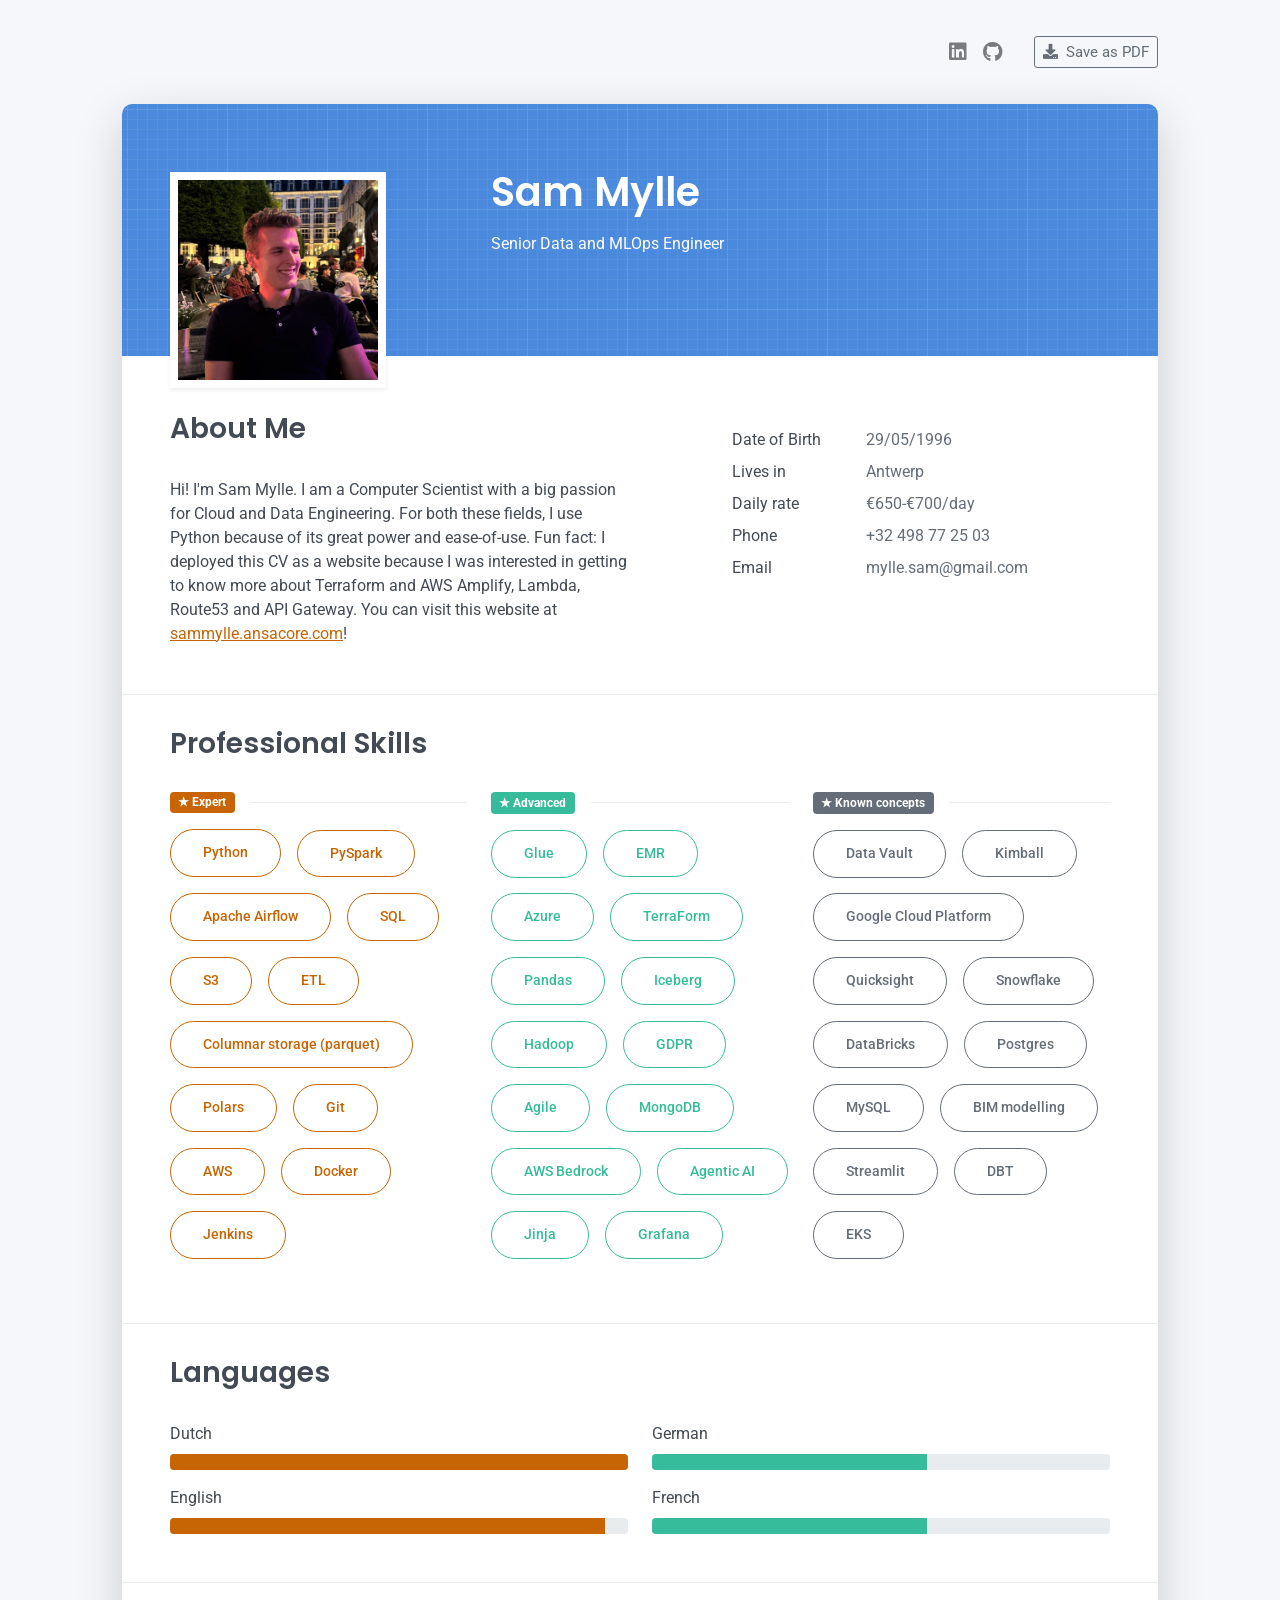
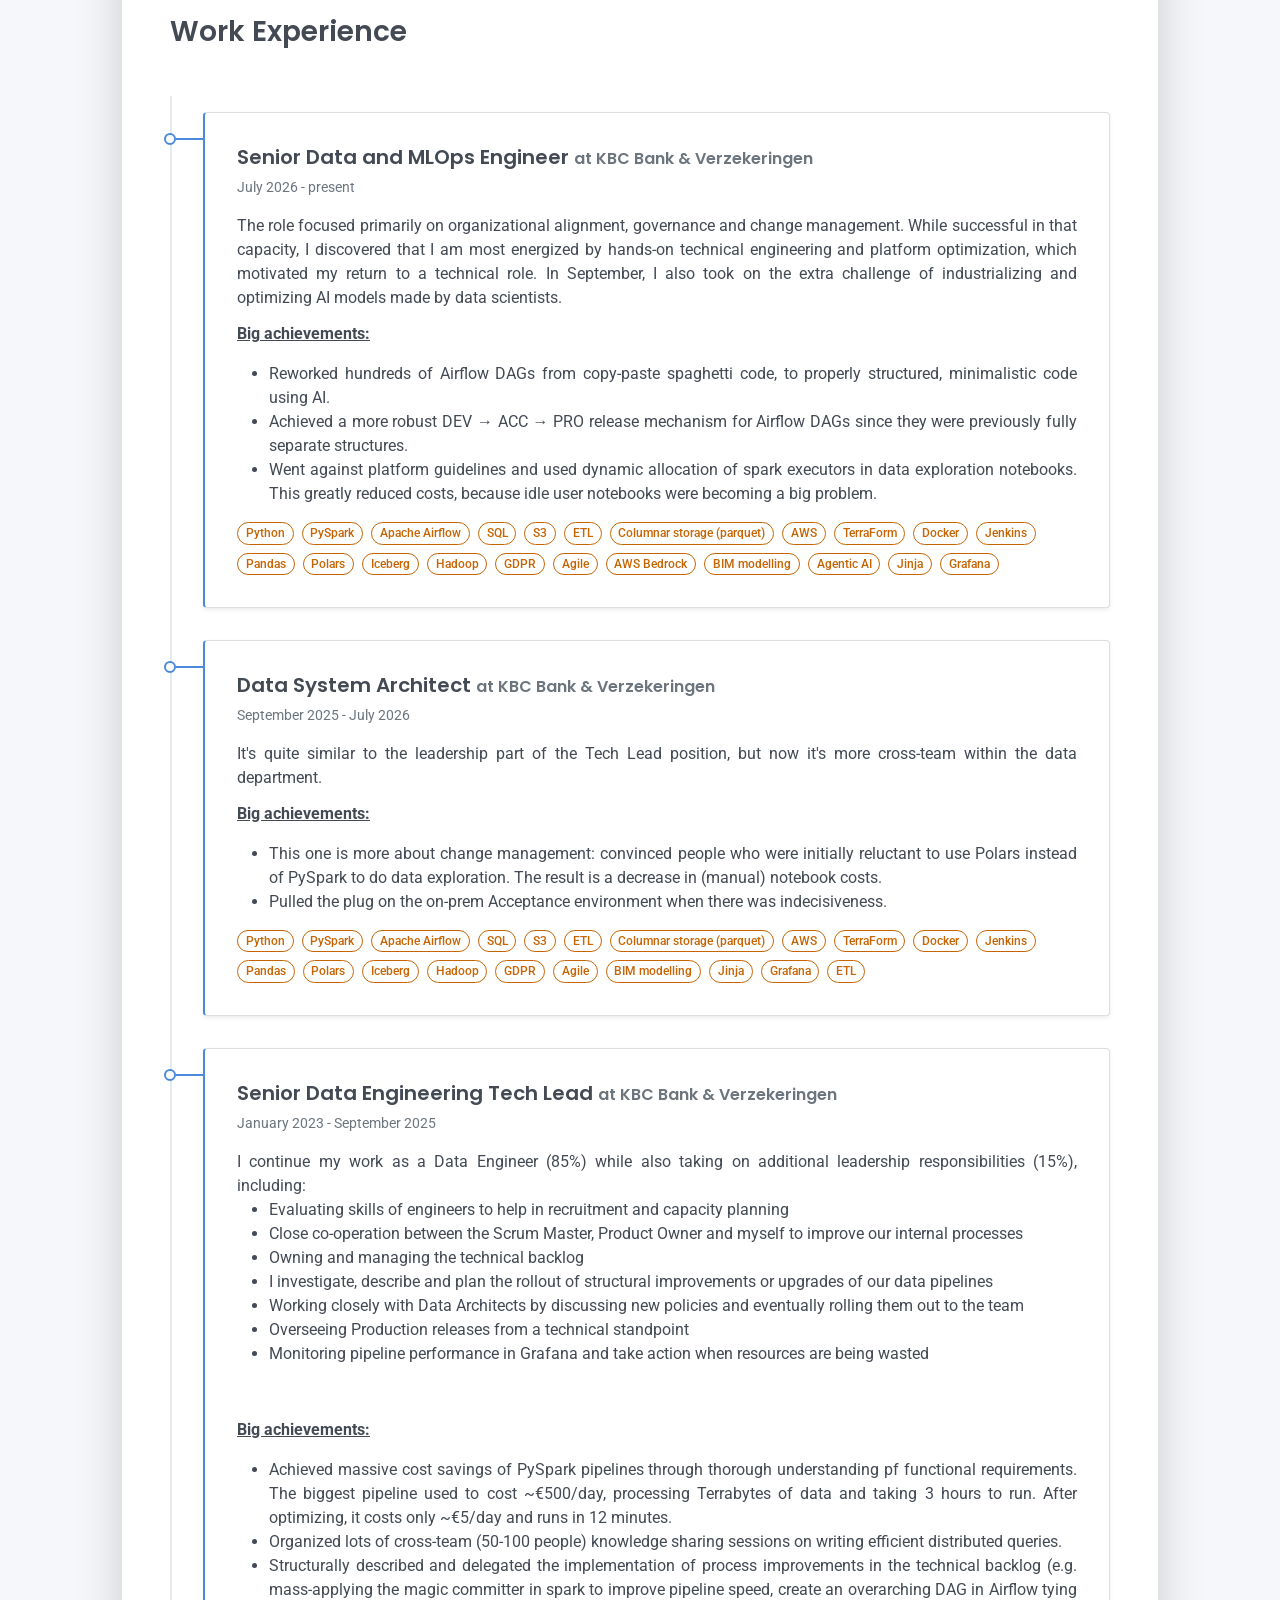
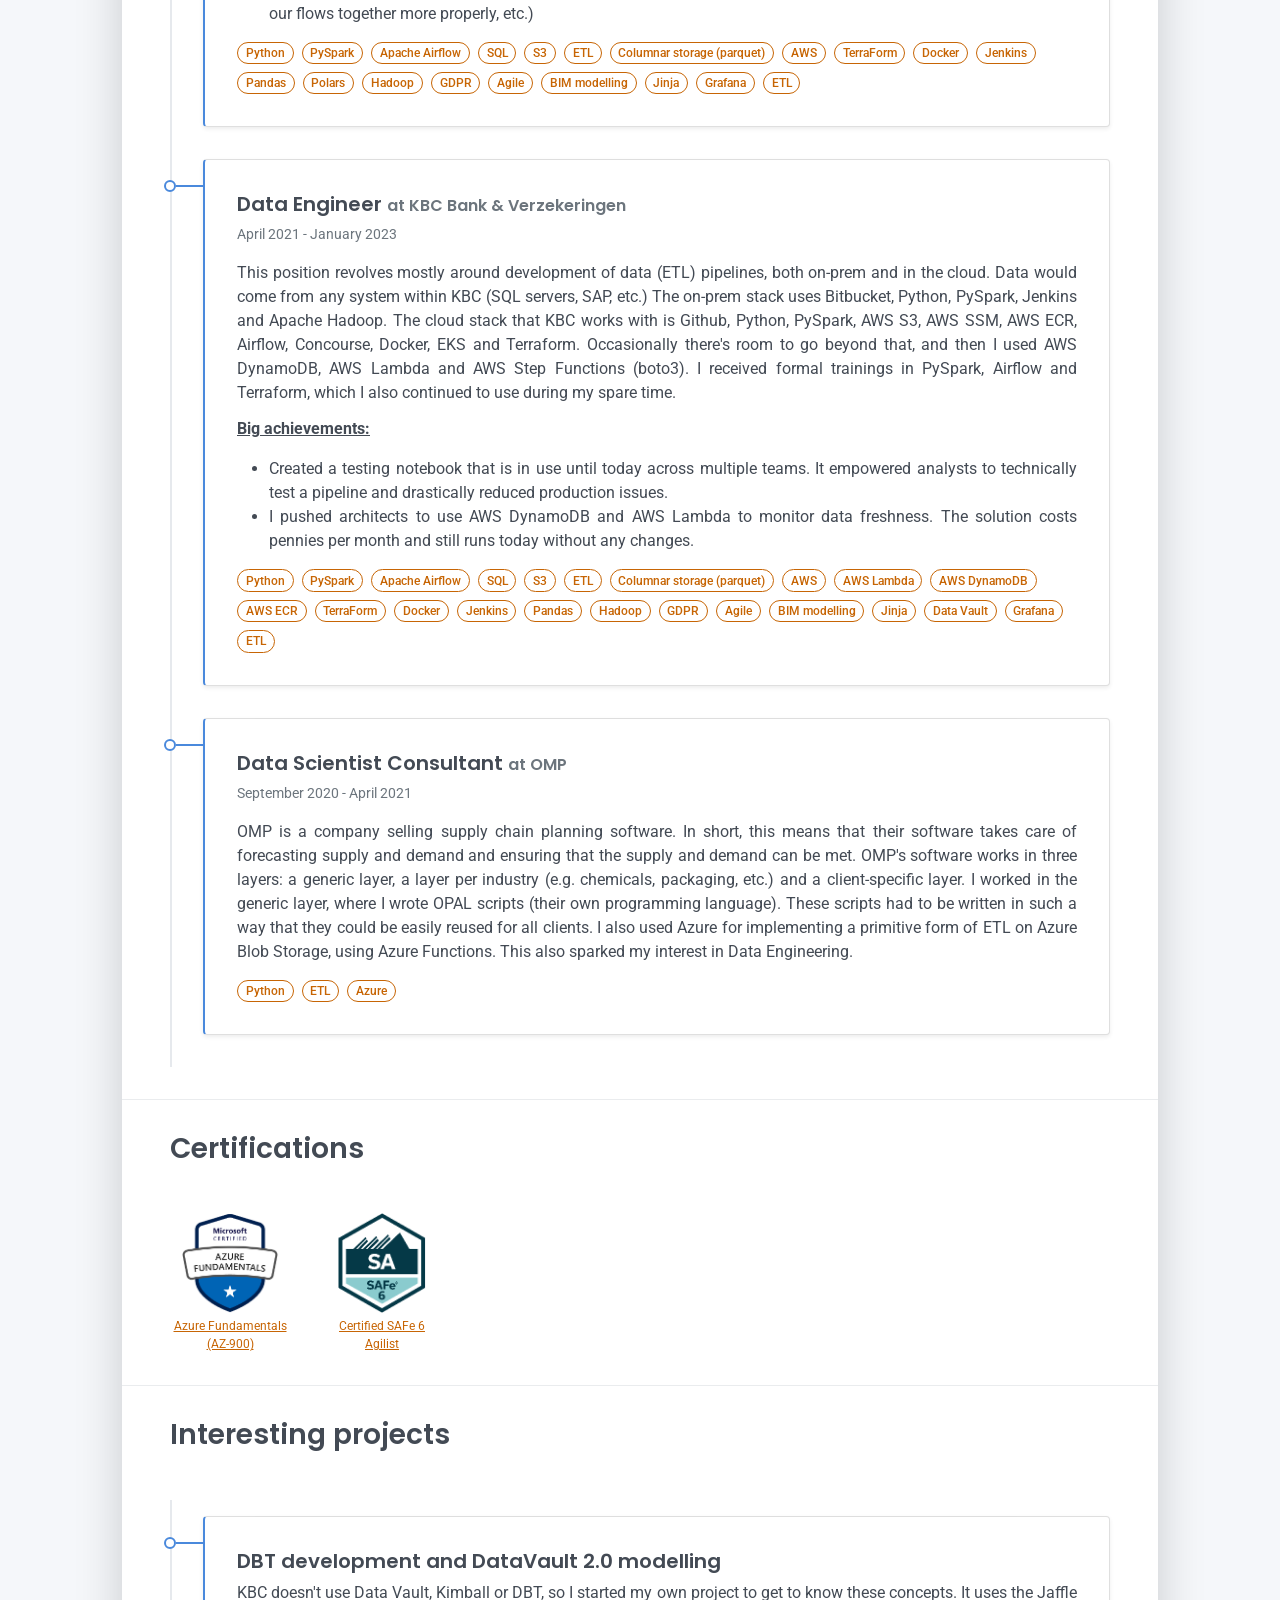
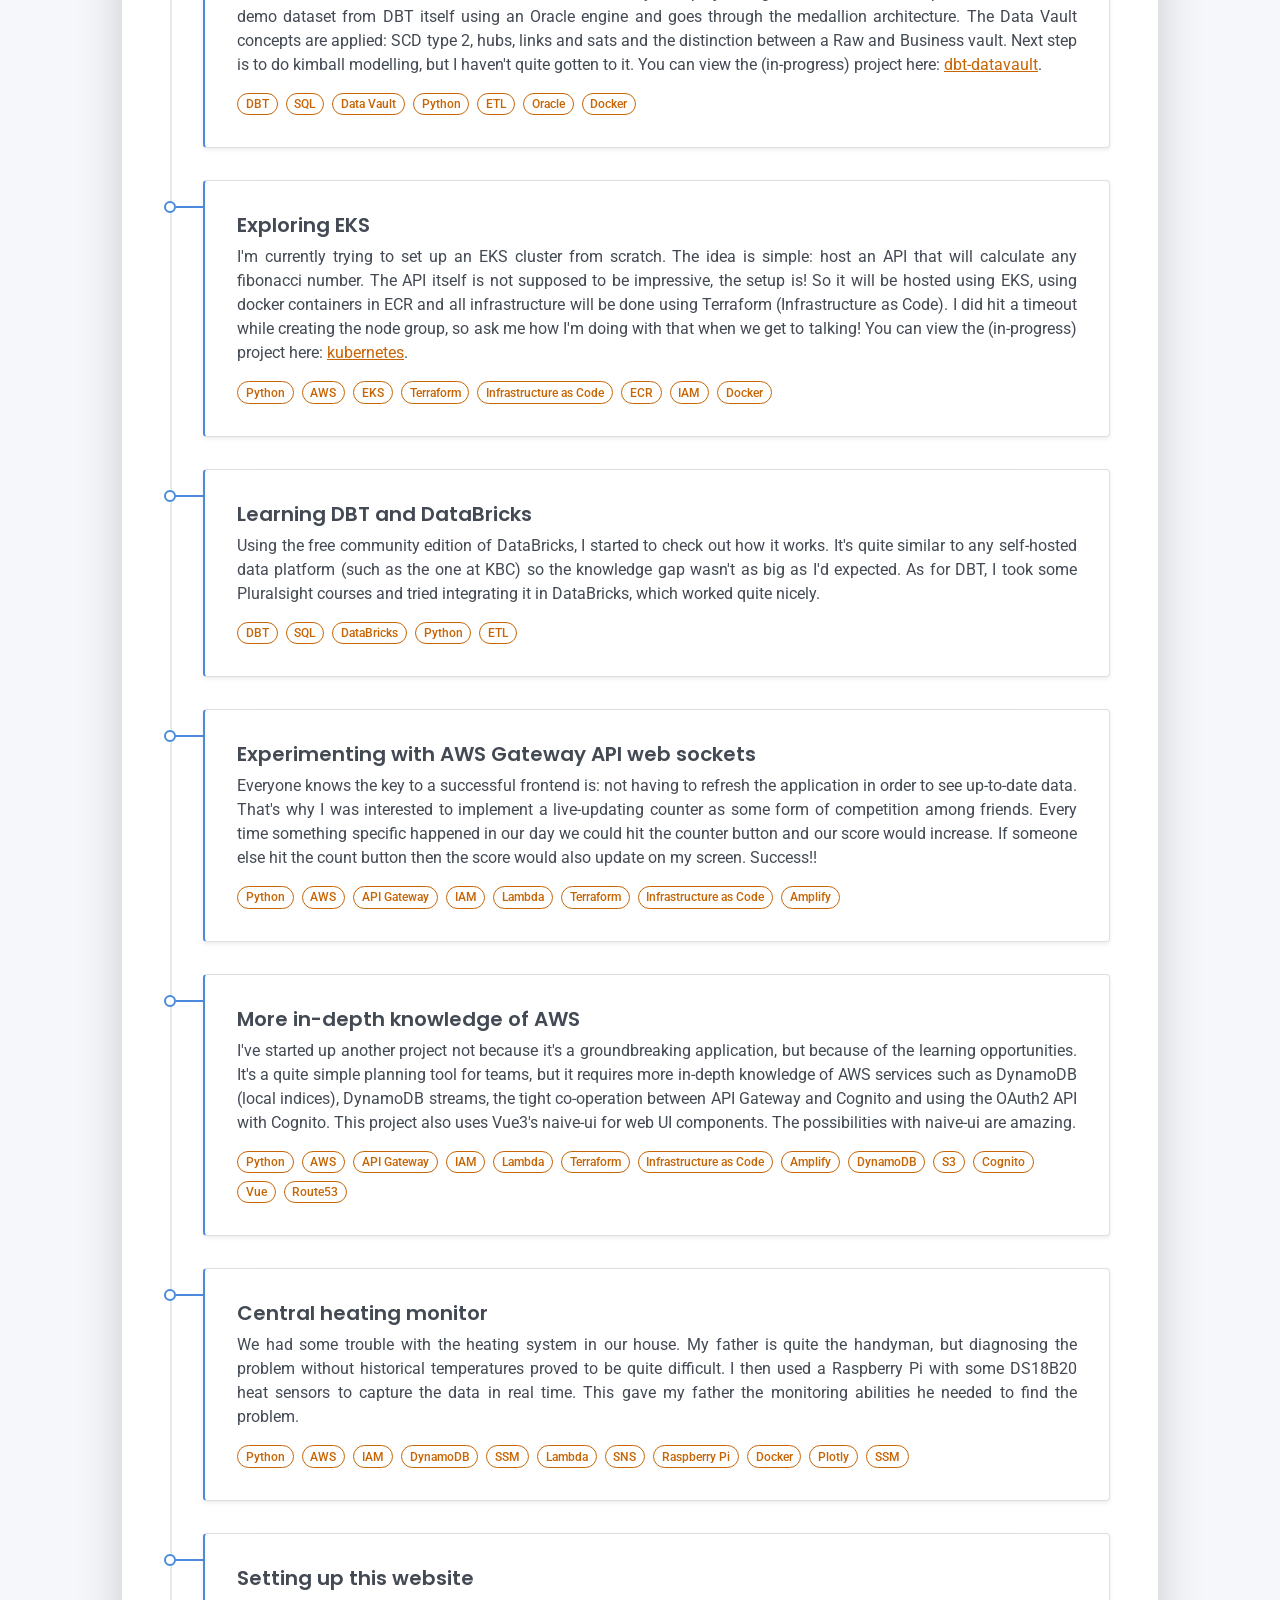
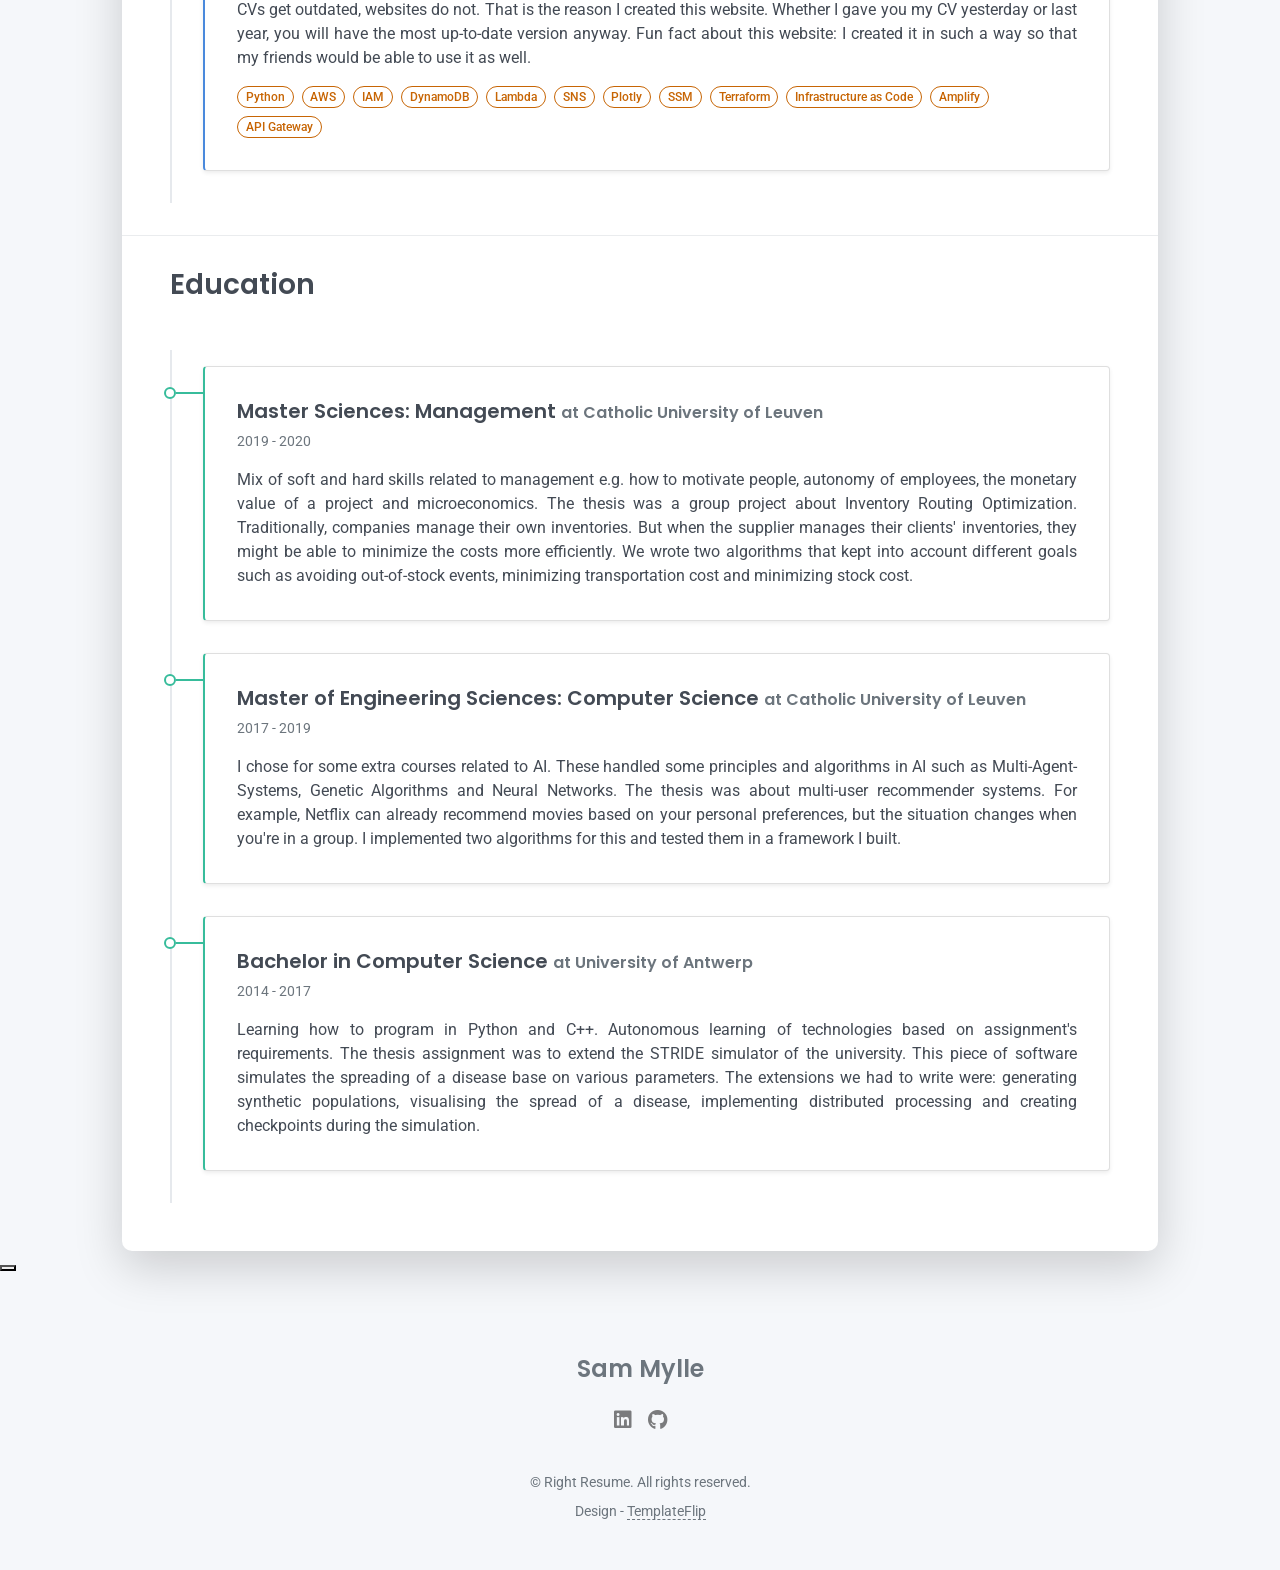
==== commit 52b8ac5a: "More concise, more bragging" ====
--- a/index.html
+++ b/index.html
@@ -401,6 +401,12 @@
           
             <span class="badge rounded-pill border border-primary text-primary px-3 py-2" style="font-size:0.85rem; font-weight:500;">Git</span>
           
+            <span class="badge rounded-pill border border-primary text-primary px-3 py-2" style="font-size:0.85rem; font-weight:500;">AWS</span>
+          
+            <span class="badge rounded-pill border border-primary text-primary px-3 py-2" style="font-size:0.85rem; font-weight:500;">Docker</span>
+          
+            <span class="badge rounded-pill border border-primary text-primary px-3 py-2" style="font-size:0.85rem; font-weight:500;">Jenkins</span>
+          
         </div>
       </div>
       <div class="col-md-4 mb-3" data-aos="fade-up" data-aos-delay="150" data-aos-anchor=".skills-section">
@@ -410,8 +416,6 @@
         </div>
         <div class="d-flex flex-wrap gap-2">
           
-            <span class="badge rounded-pill border border-success text-success px-3 py-2" style="font-size:0.85rem; font-weight:500;">AWS</span>
-          
             <span class="badge rounded-pill border border-success text-success px-3 py-2" style="font-size:0.85rem; font-weight:500;">Glue</span>
           
             <span class="badge rounded-pill border border-success text-success px-3 py-2" style="font-size:0.85rem; font-weight:500;">EMR</span>
@@ -419,10 +423,6 @@
             <span class="badge rounded-pill border border-success text-success px-3 py-2" style="font-size:0.85rem; font-weight:500;">Azure</span>
           
             <span class="badge rounded-pill border border-success text-success px-3 py-2" style="font-size:0.85rem; font-weight:500;">TerraForm</span>
-          
-            <span class="badge rounded-pill border border-success text-success px-3 py-2" style="font-size:0.85rem; font-weight:500;">Docker</span>
-          
-            <span class="badge rounded-pill border border-success text-success px-3 py-2" style="font-size:0.85rem; font-weight:500;">Jenkins</span>
           
             <span class="badge rounded-pill border border-success text-success px-3 py-2" style="font-size:0.85rem; font-weight:500;">Pandas</span>
           
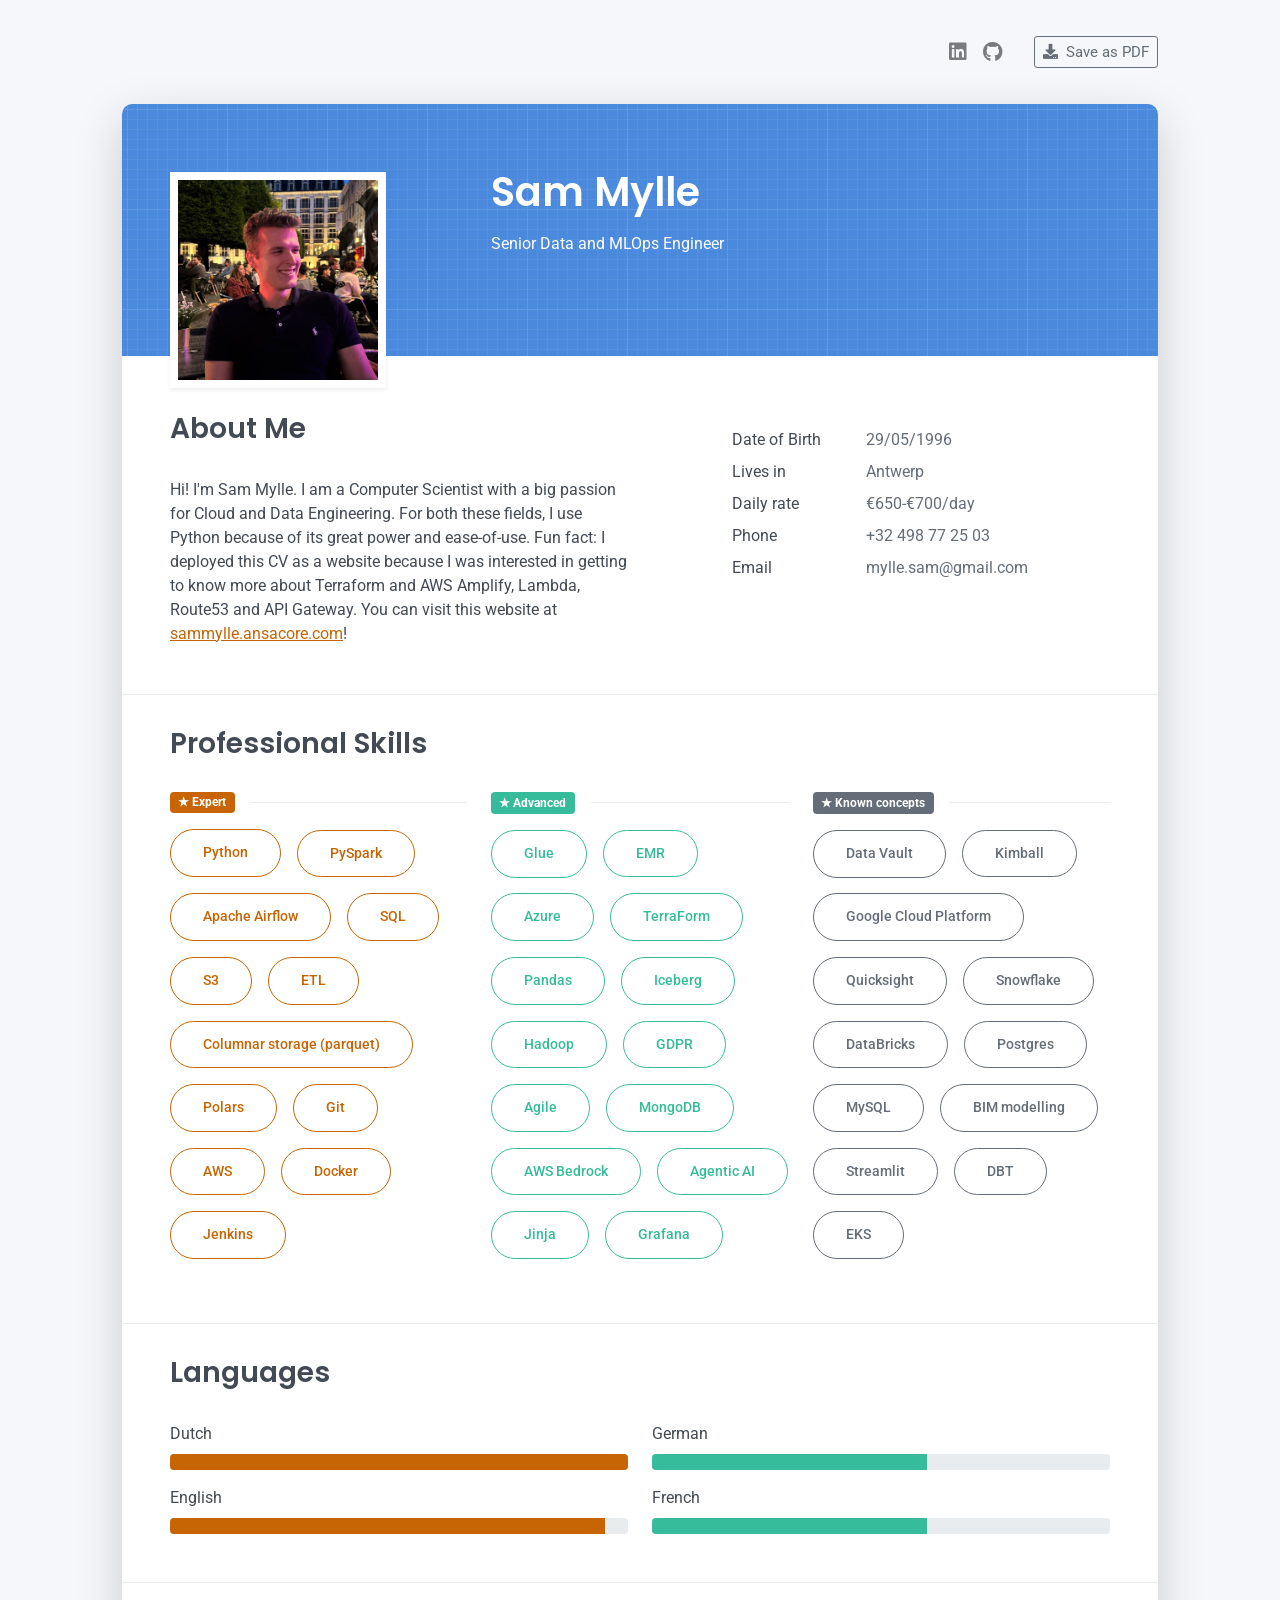
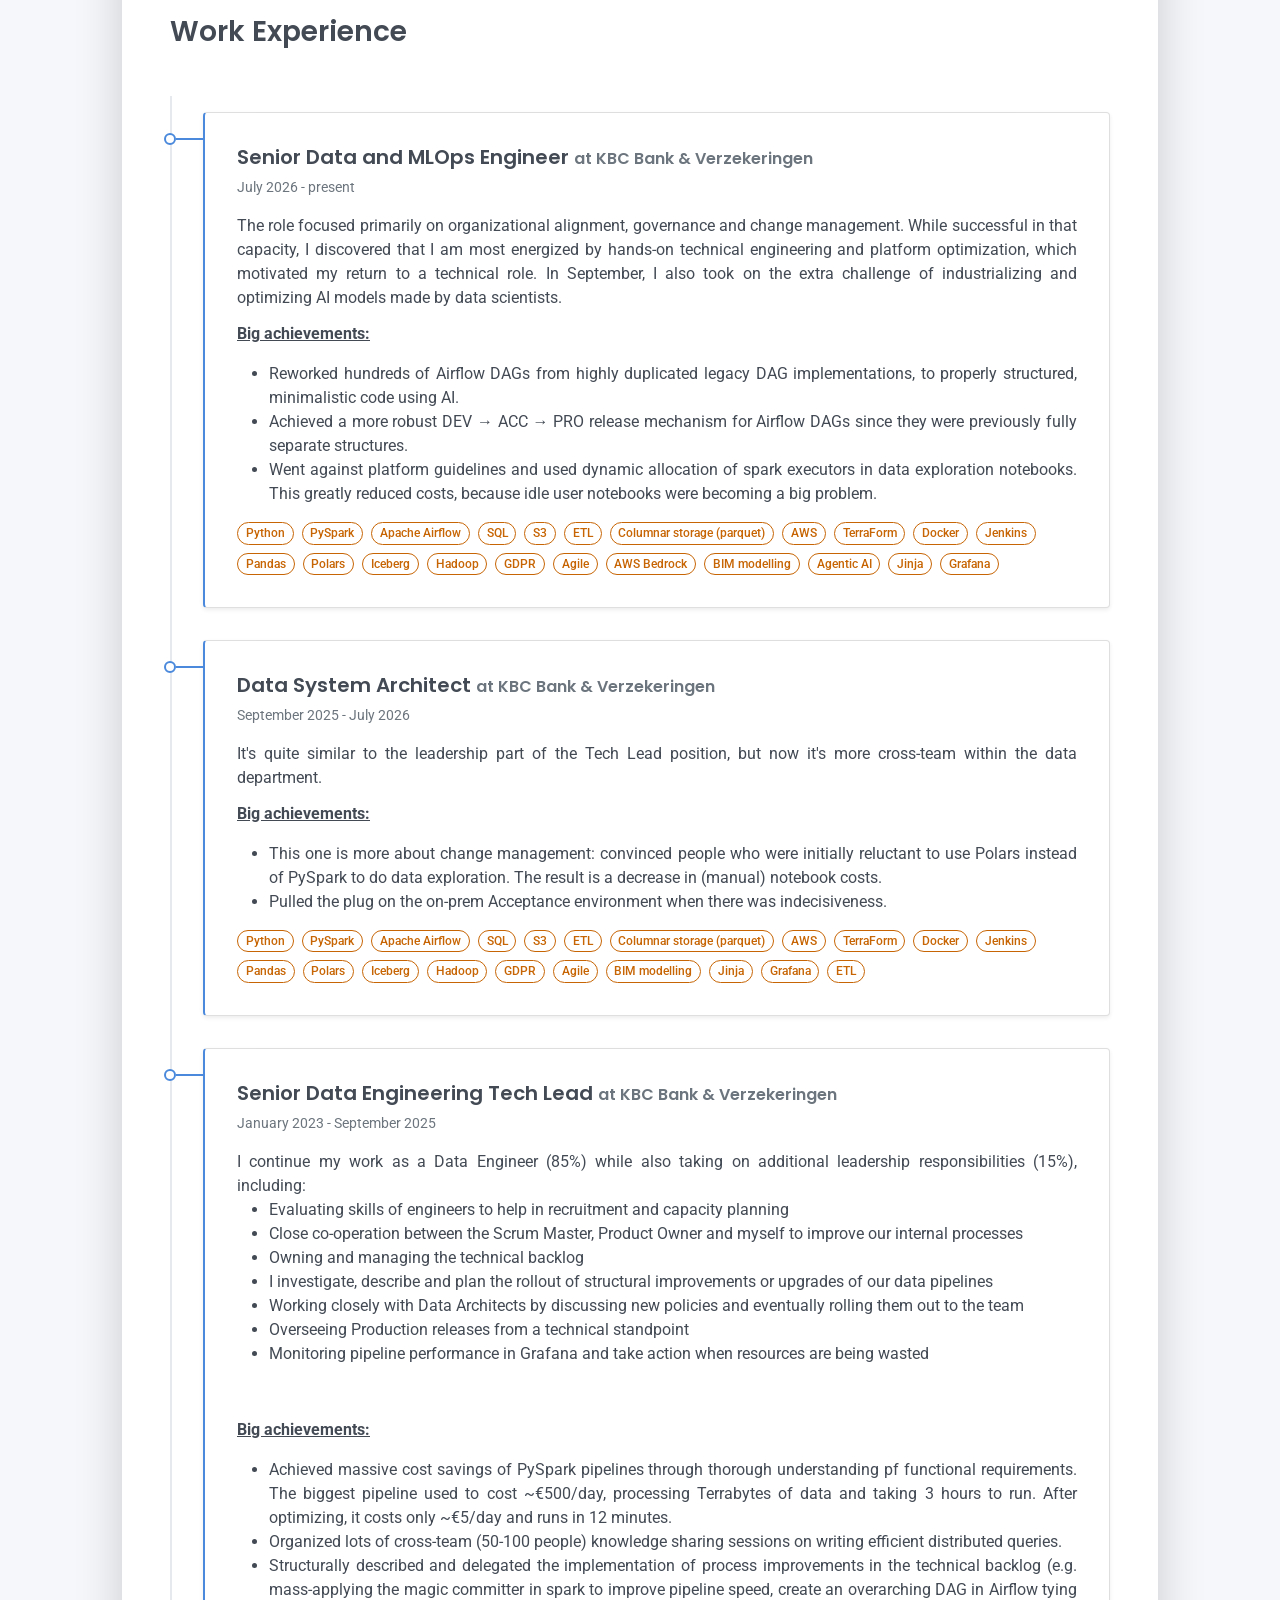
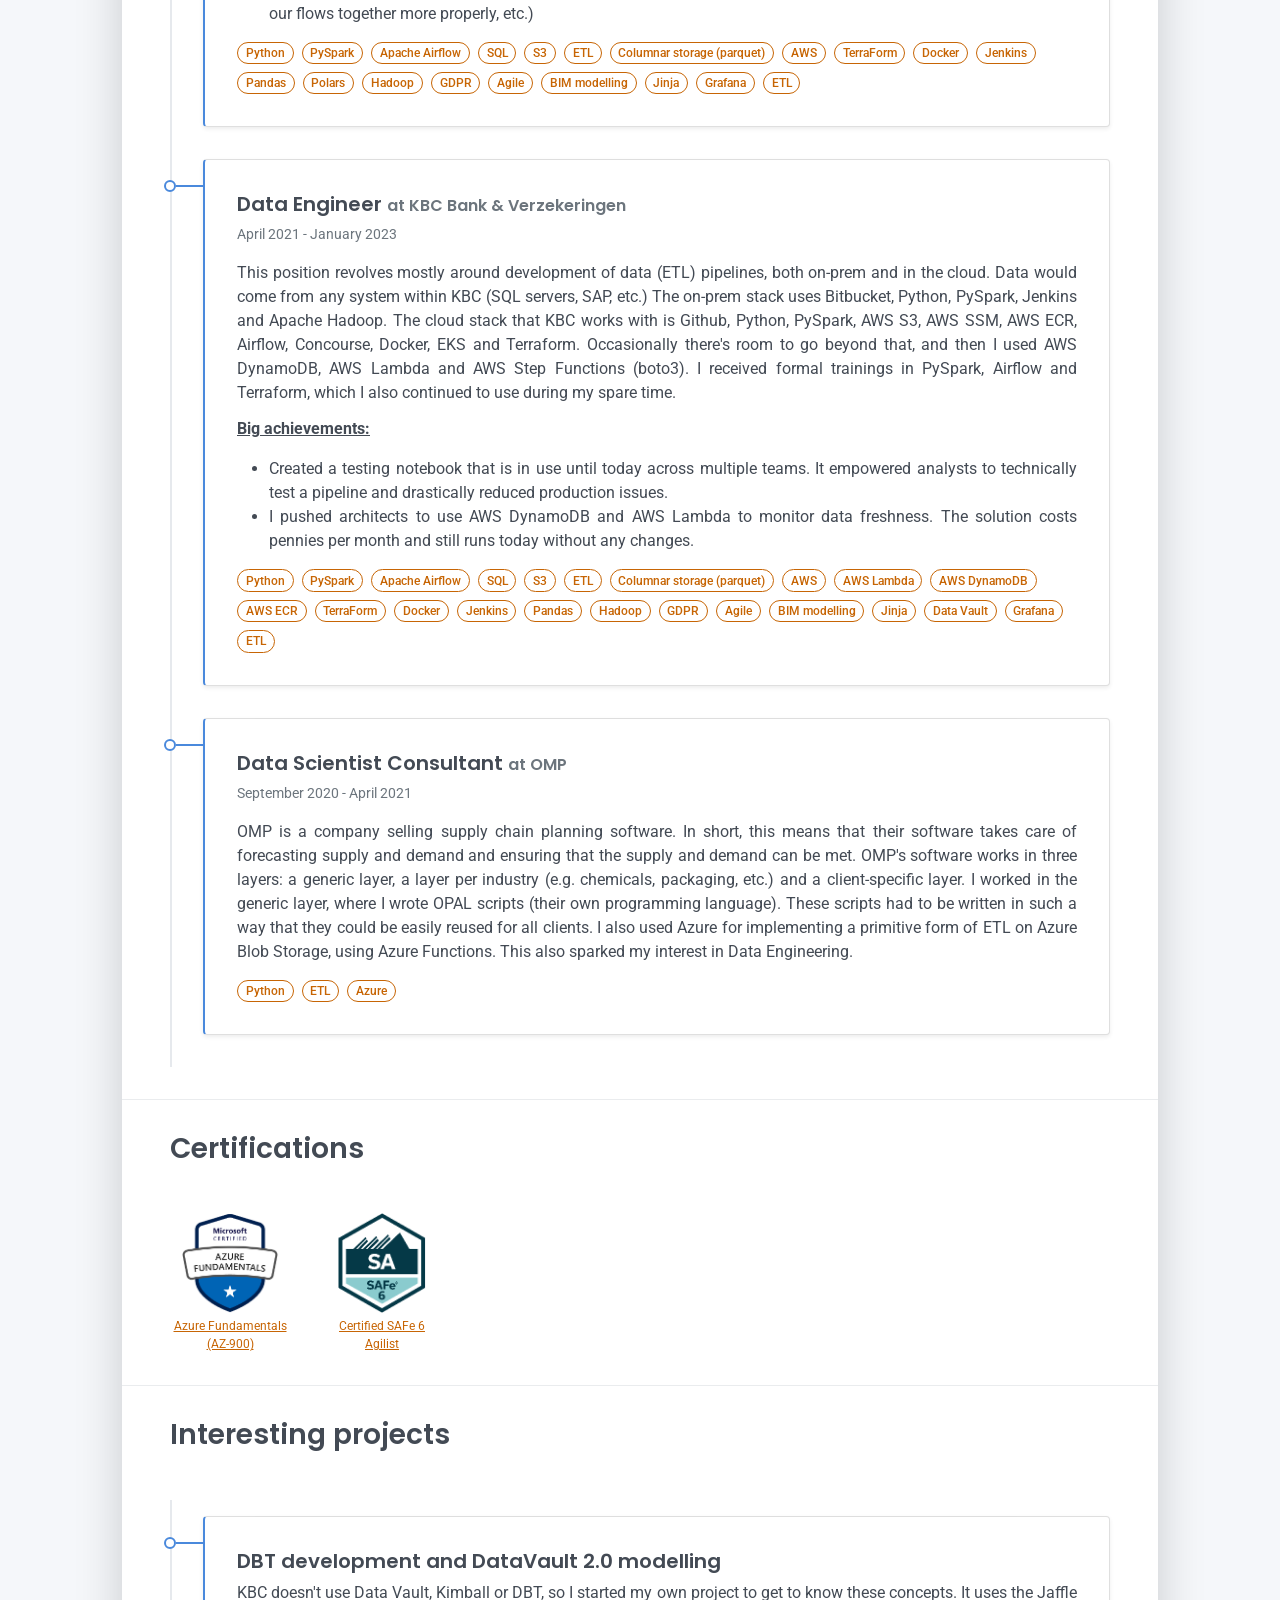
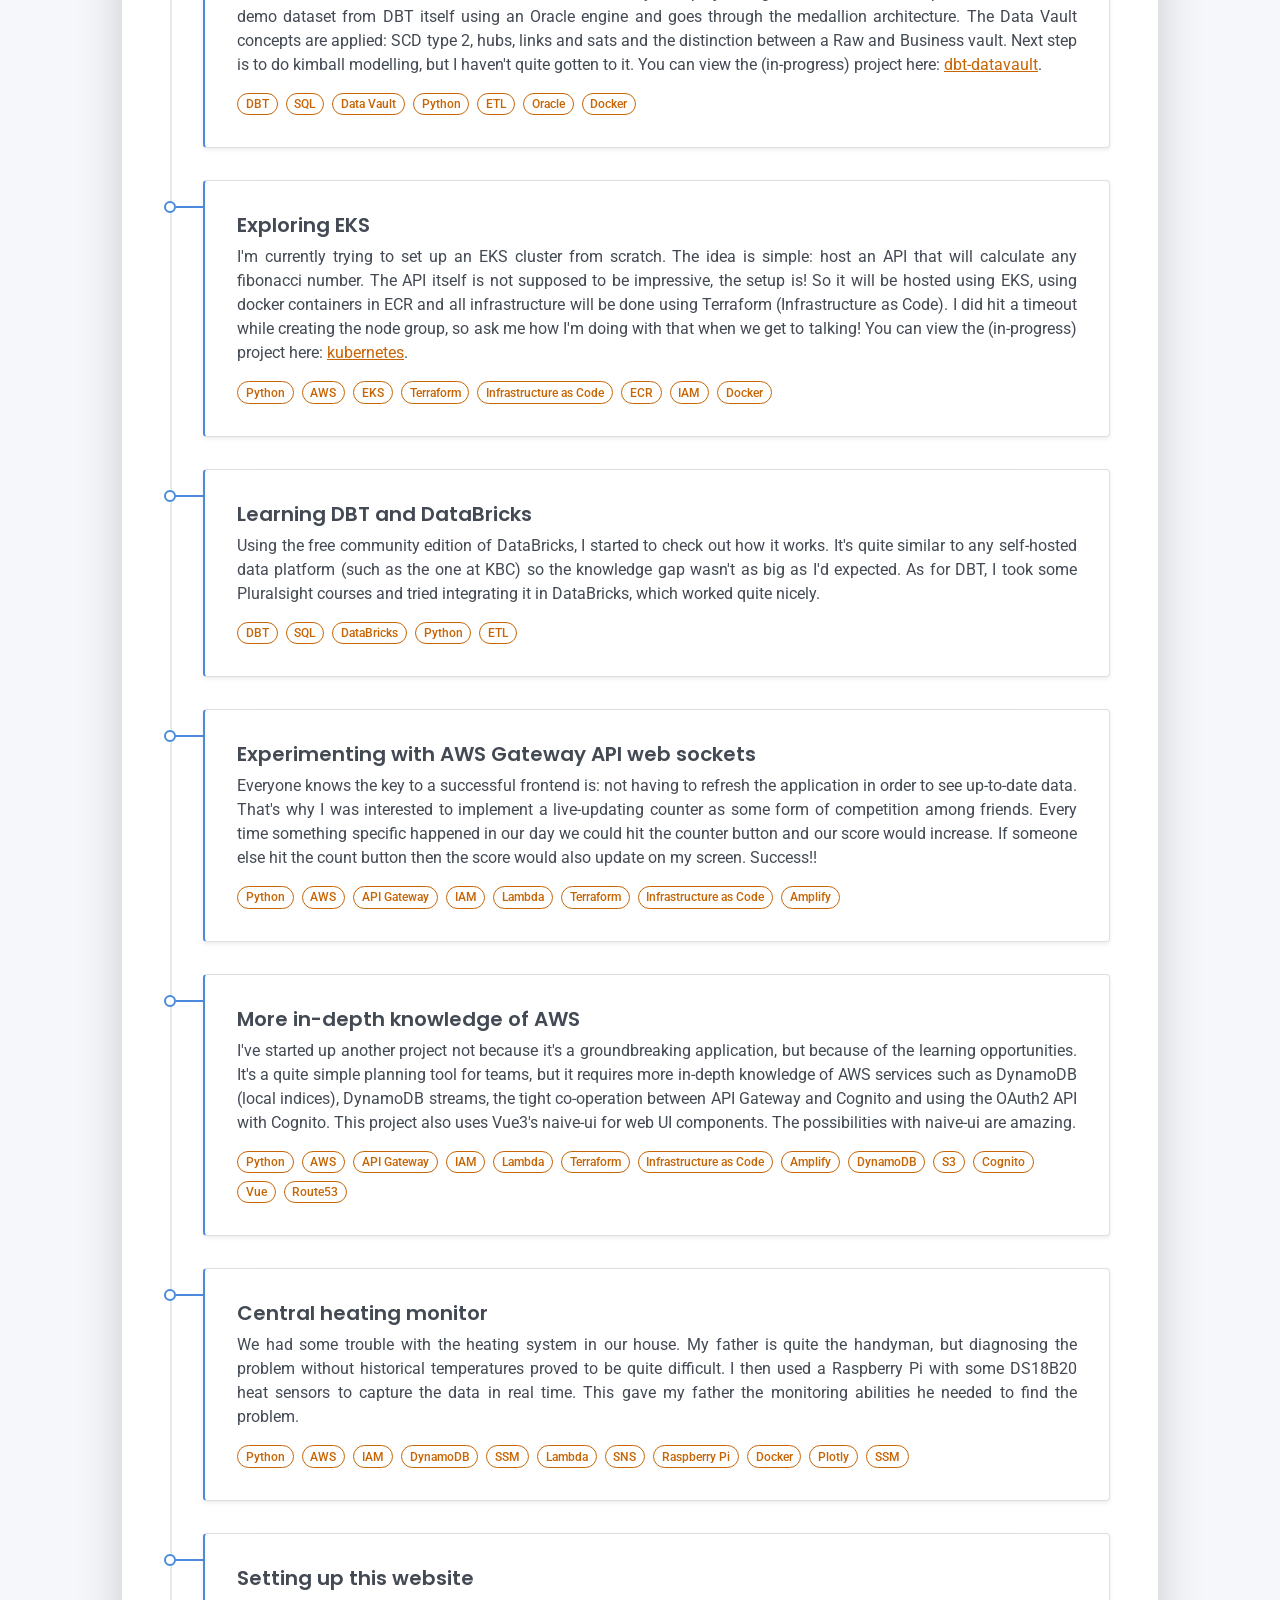
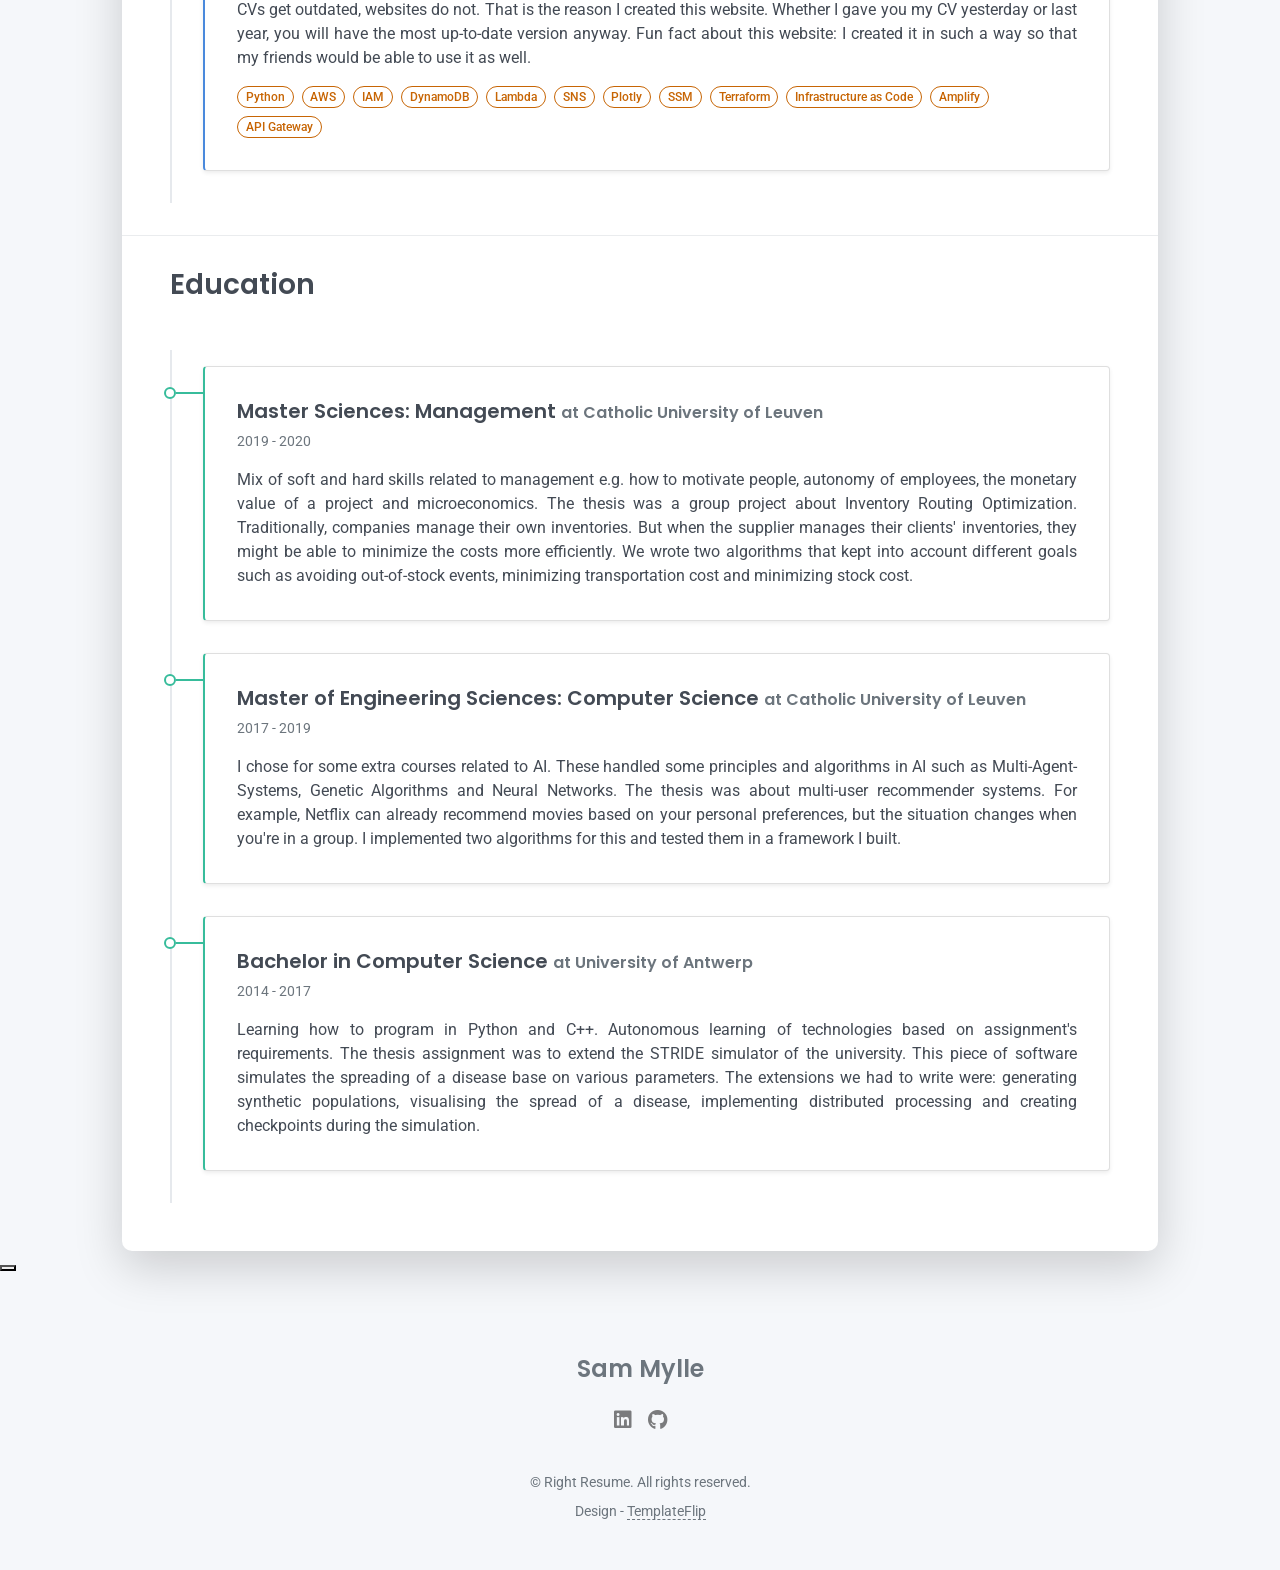
==== commit 45a9c7d5: "More concise, more bragging" ====
--- a/index.html
+++ b/index.html
@@ -527,7 +527,7 @@
             <div class="h5 mb-1">Senior Data and MLOps Engineer <span class="text-muted h6">at KBC Bank & Verzekeringen</span></div>
             <div class="text-muted text-small mb-2">July 2026 - present</div>
             <div style="text-align: justify; text-justify: inter-word;">The role focused primarily on organizational alignment, governance and change management. While successful in that capacity, I discovered that I am most energized by hands-on technical engineering and platform optimization, which motivated my return to a technical role. In September, I also took on the extra challenge of industrializing and optimizing AI models made by data scientists. <br/> <p style="font-weight: bold; text-decoration: underline; display: block; margin-top: 12px;">Big achievements:</p> <ul>
-    <li>Reworked hundreds of Airflow DAGs from copy-paste spaghetti code, to properly structured, minimalistic code using AI.</li>
+    <li>Reworked hundreds of Airflow DAGs from highly duplicated legacy DAG implementations, to properly structured, minimalistic code using AI.</li>
     <li>Achieved a more robust DEV &rarr; ACC &rarr; PRO release mechanism for Airflow DAGs since they were previously fully separate structures.</li>
     <li>Went against platform guidelines and used dynamic allocation of spark executors in data exploration notebooks. This greatly reduced costs, because idle user notebooks were becoming a big problem.</li>
 </ul></div>
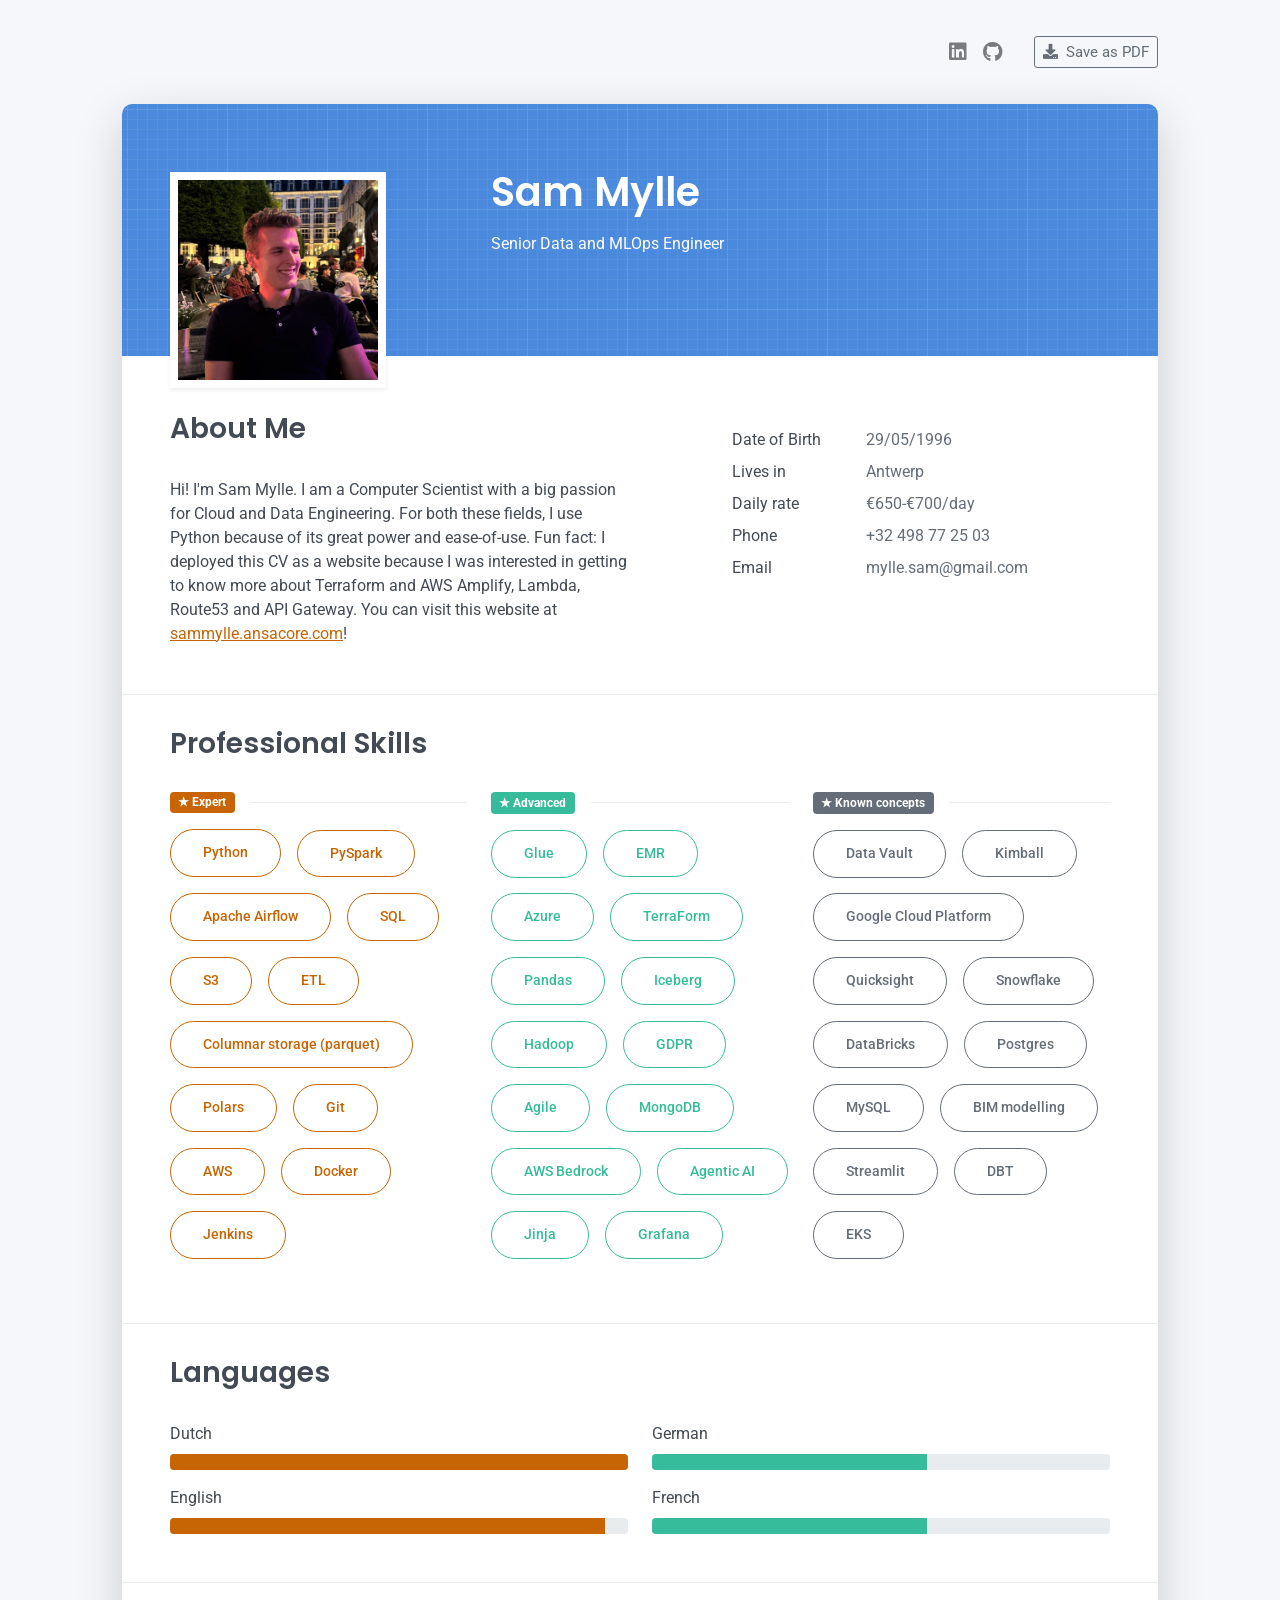
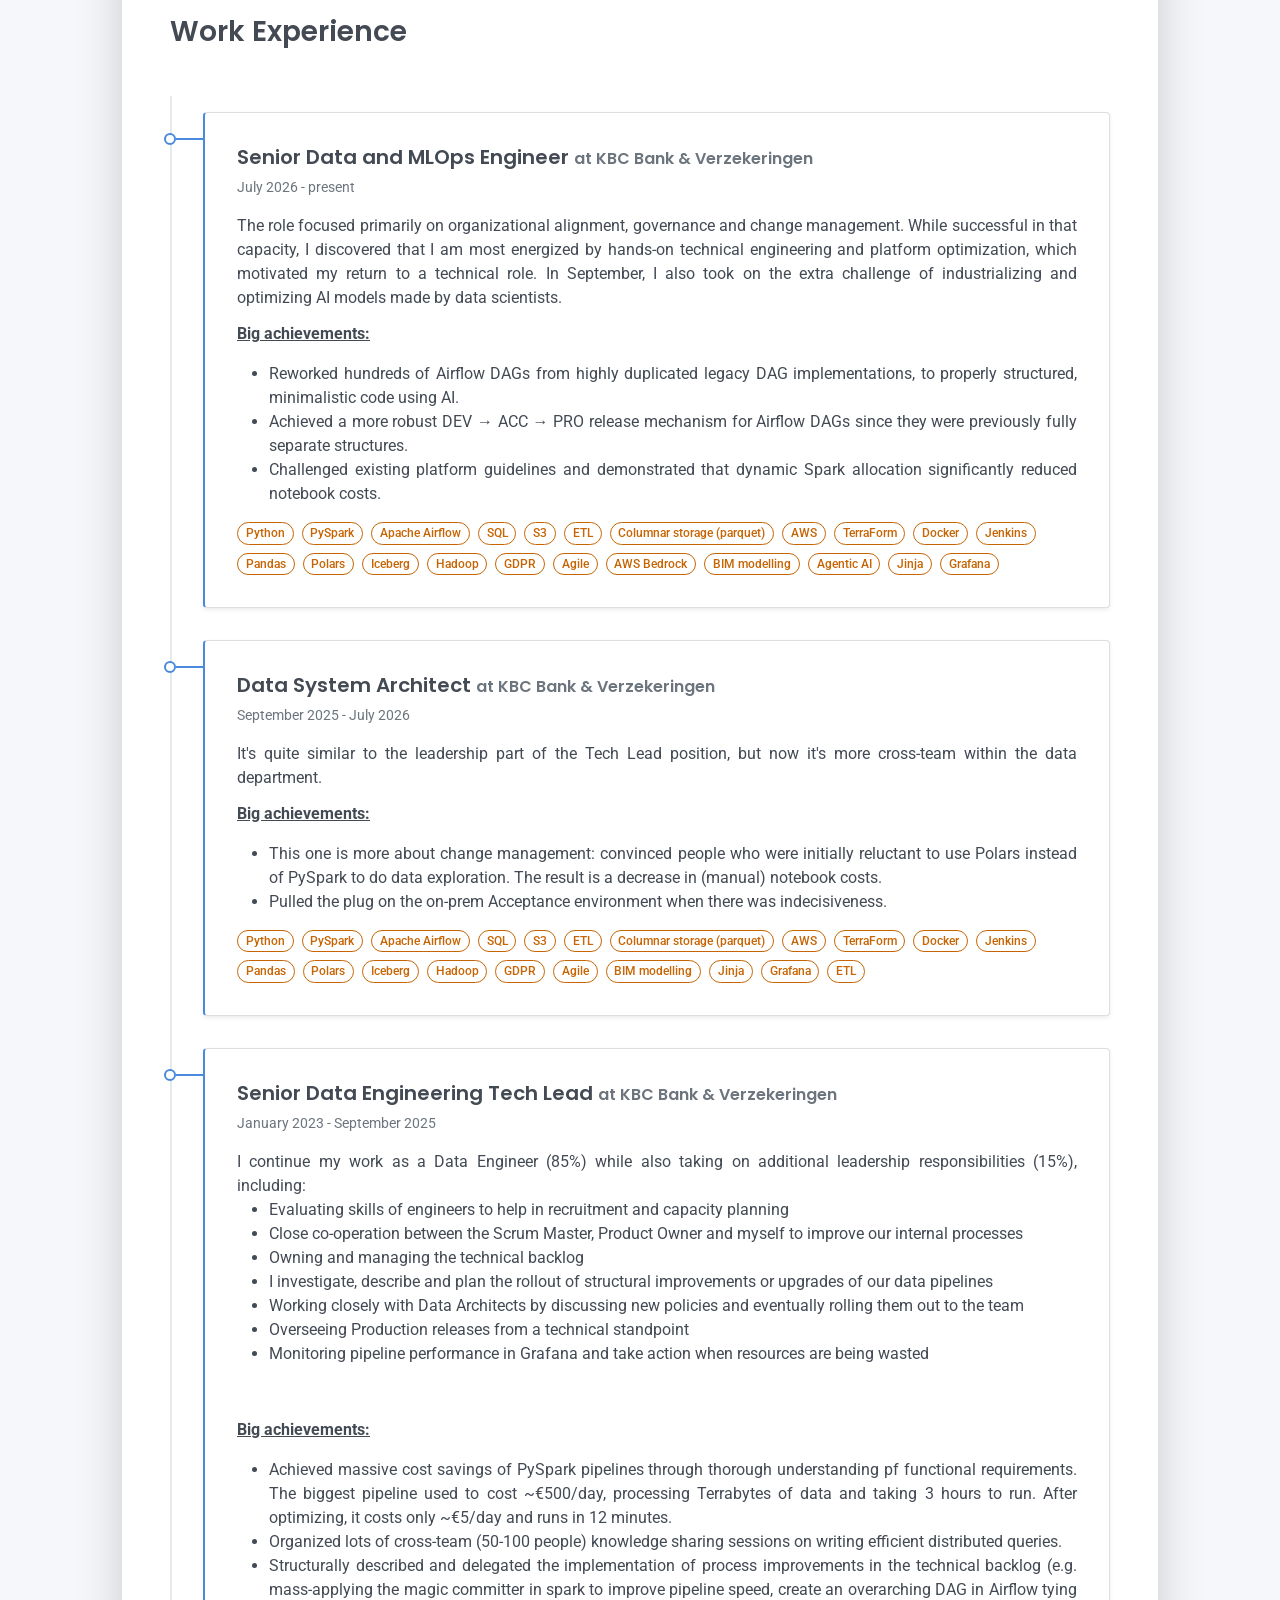
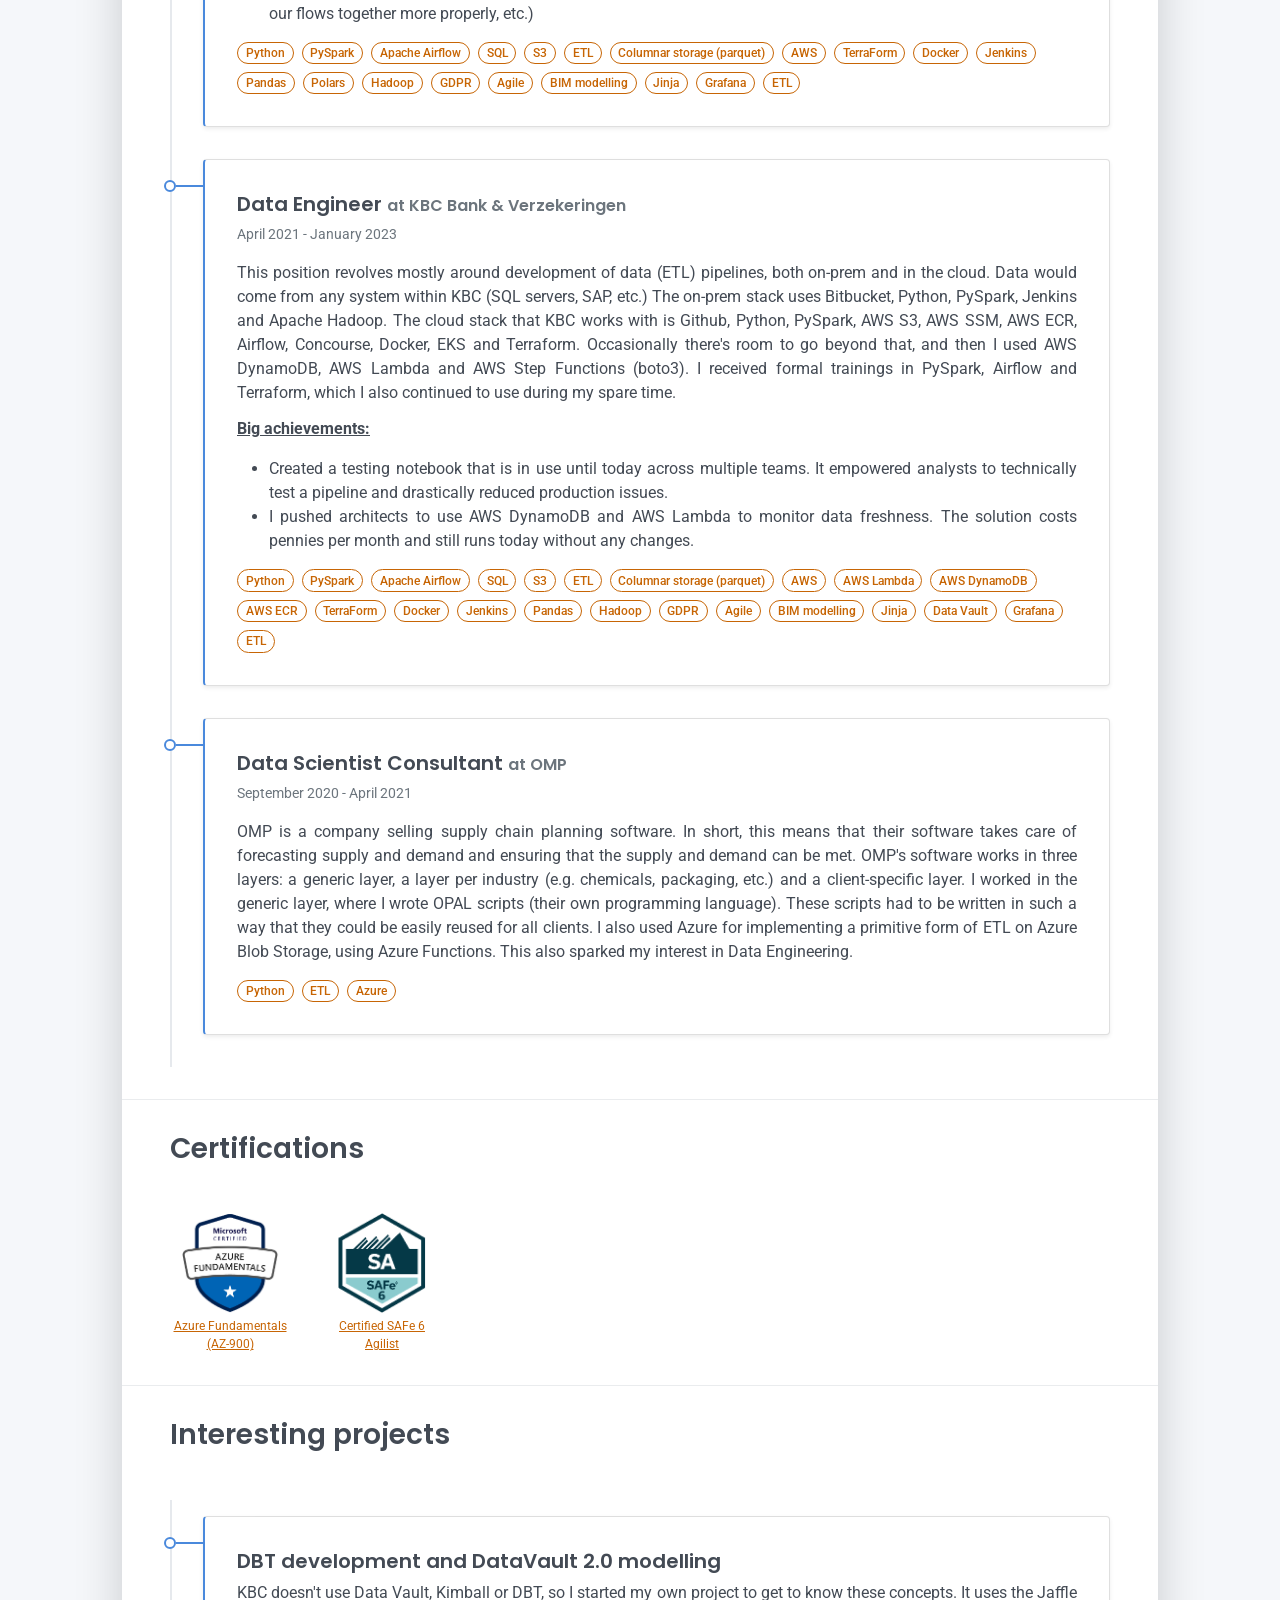
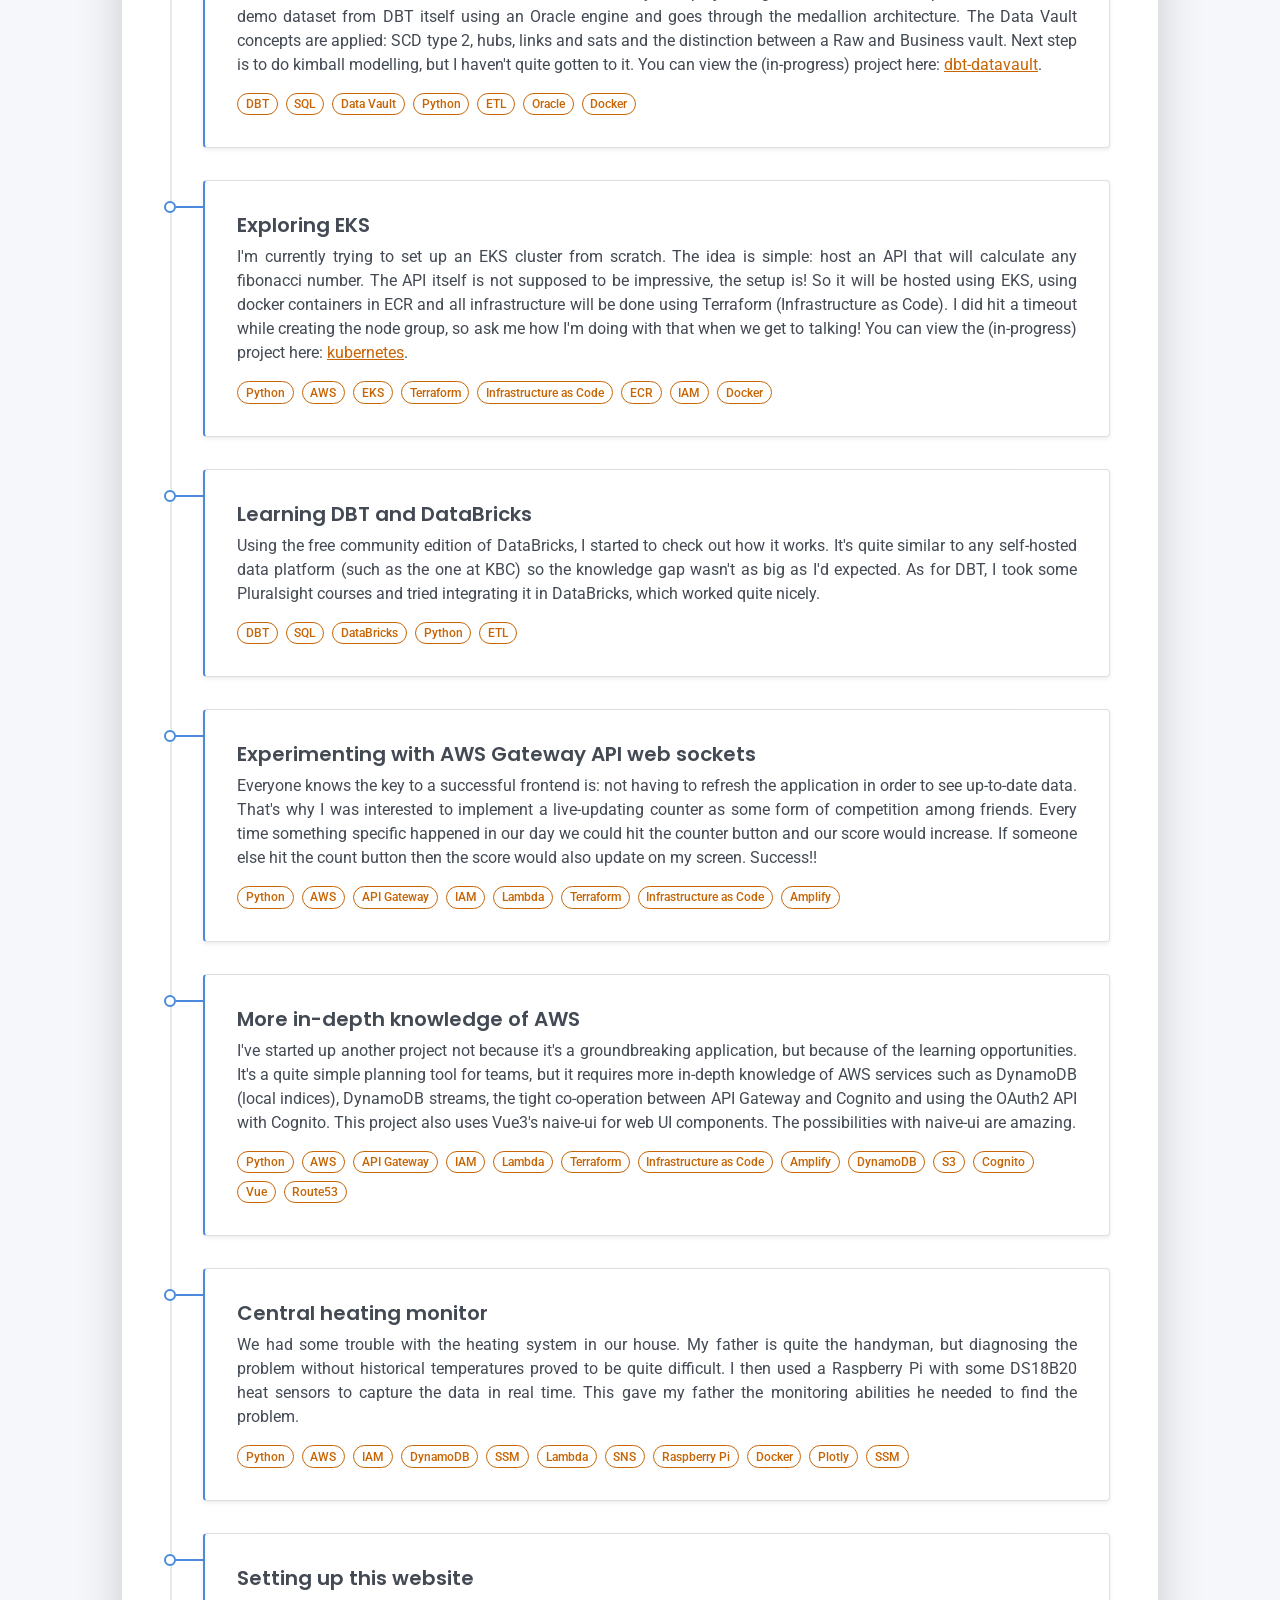
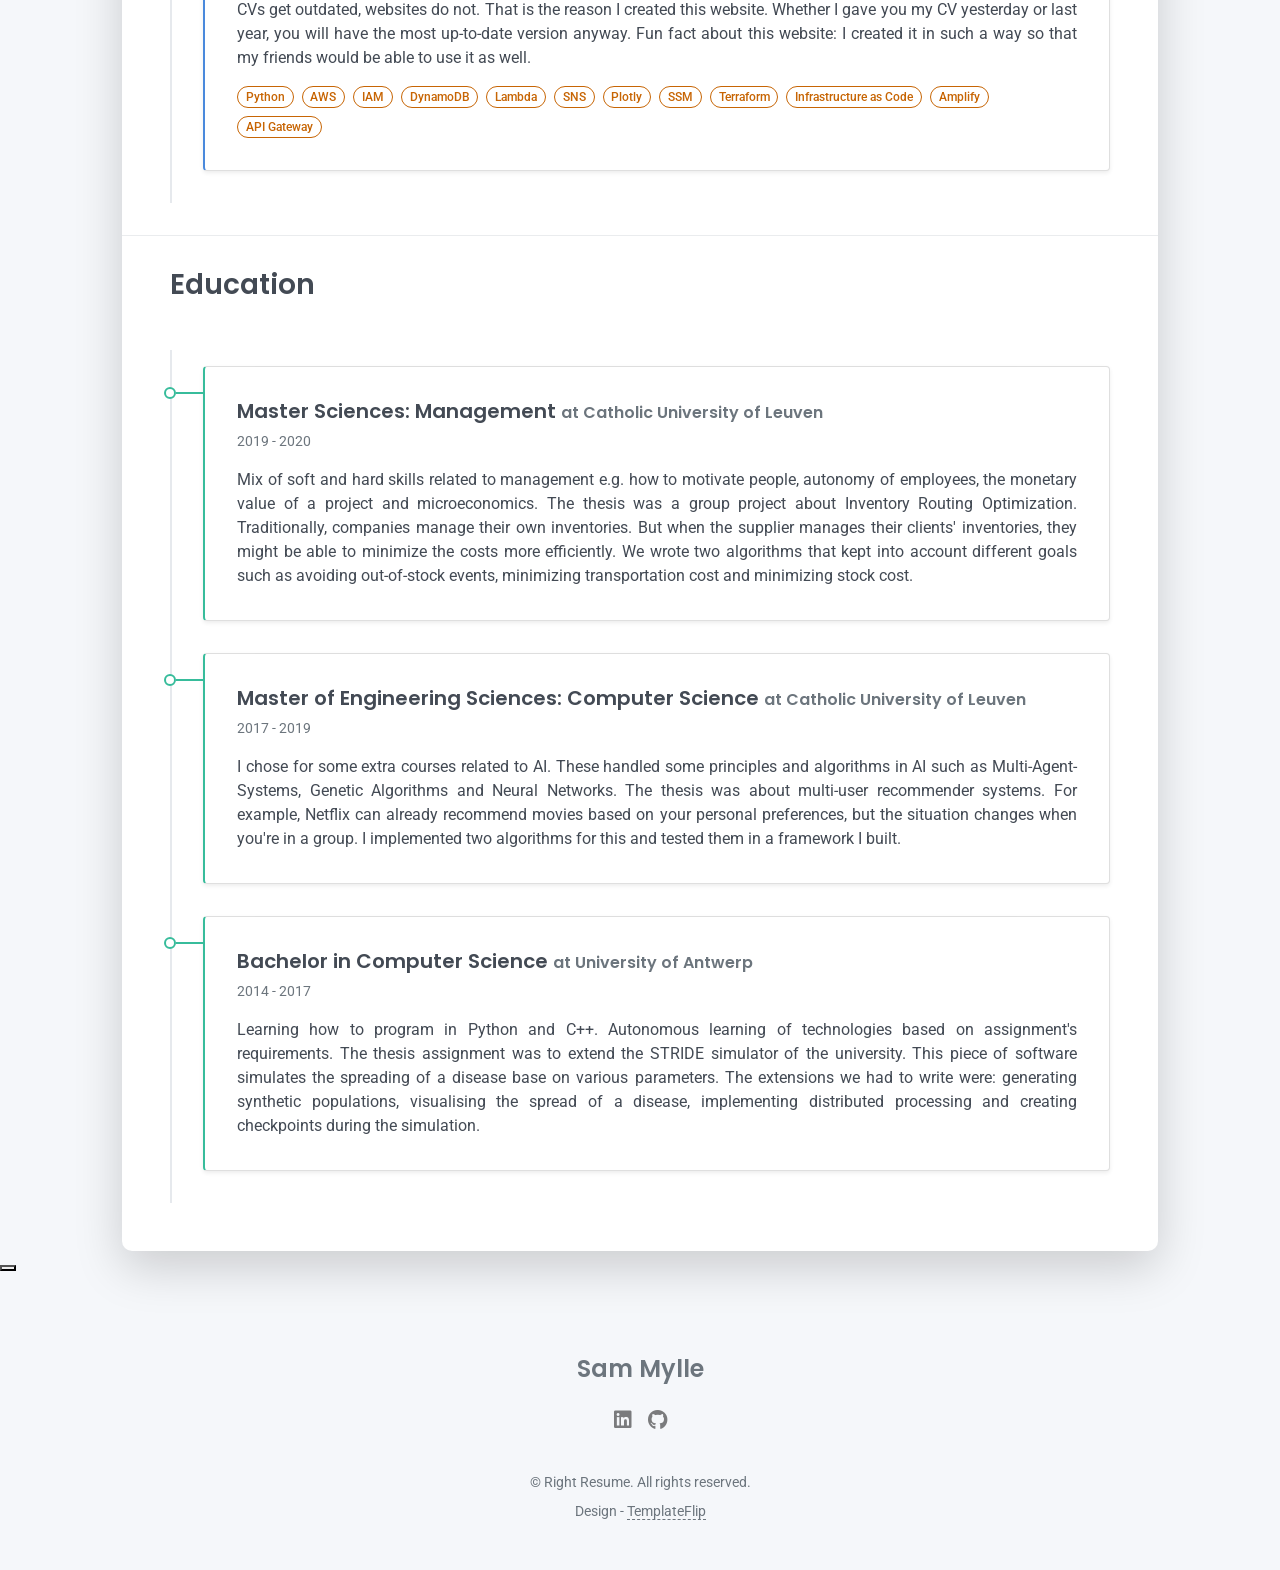
==== commit c7870b70: "More concise, more bragging" ====
--- a/index.html
+++ b/index.html
@@ -529,7 +529,7 @@
             <div style="text-align: justify; text-justify: inter-word;">The role focused primarily on organizational alignment, governance and change management. While successful in that capacity, I discovered that I am most energized by hands-on technical engineering and platform optimization, which motivated my return to a technical role. In September, I also took on the extra challenge of industrializing and optimizing AI models made by data scientists. <br/> <p style="font-weight: bold; text-decoration: underline; display: block; margin-top: 12px;">Big achievements:</p> <ul>
     <li>Reworked hundreds of Airflow DAGs from highly duplicated legacy DAG implementations, to properly structured, minimalistic code using AI.</li>
     <li>Achieved a more robust DEV &rarr; ACC &rarr; PRO release mechanism for Airflow DAGs since they were previously fully separate structures.</li>
-    <li>Went against platform guidelines and used dynamic allocation of spark executors in data exploration notebooks. This greatly reduced costs, because idle user notebooks were becoming a big problem.</li>
+    <li>Challenged existing platform guidelines and demonstrated that dynamic Spark allocation significantly reduced notebook costs.</li>
 </ul></div>
             
               <div class="position-skills d-flex flex-wrap gap-1 mt-2">
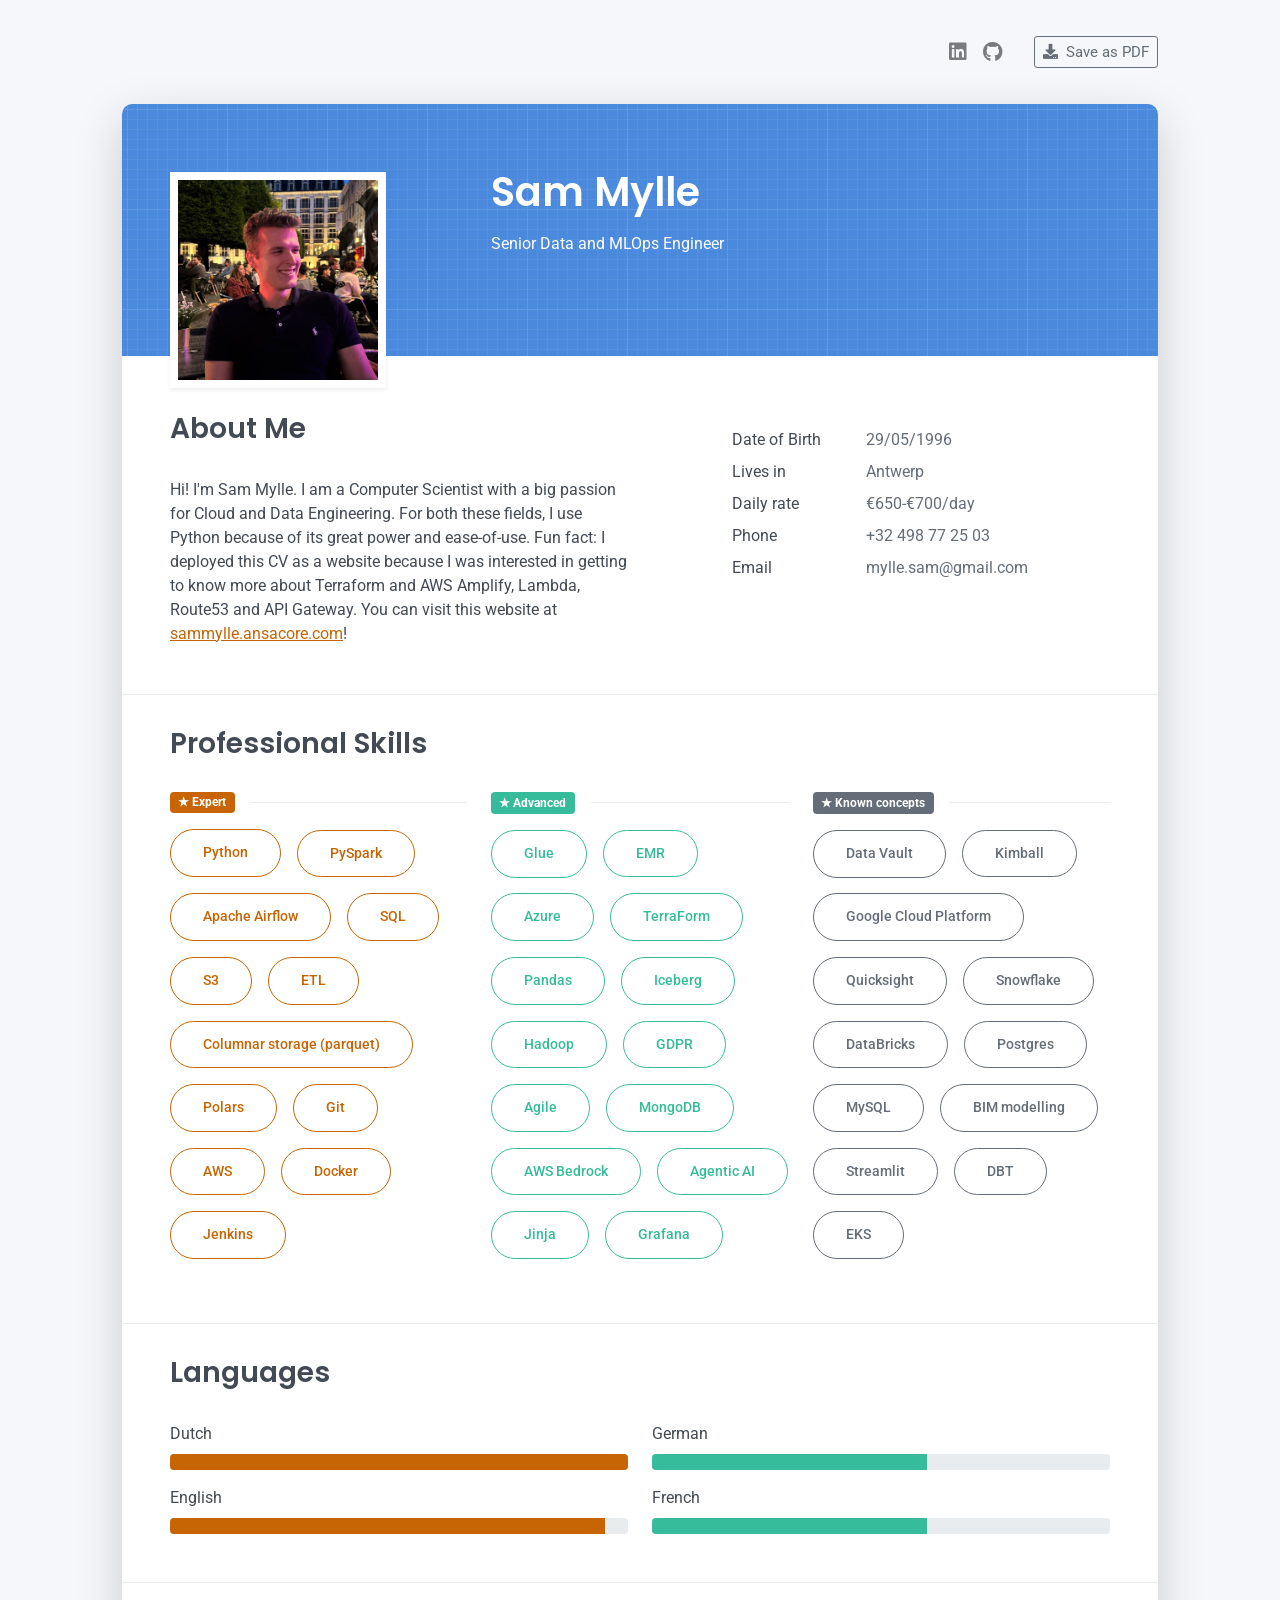
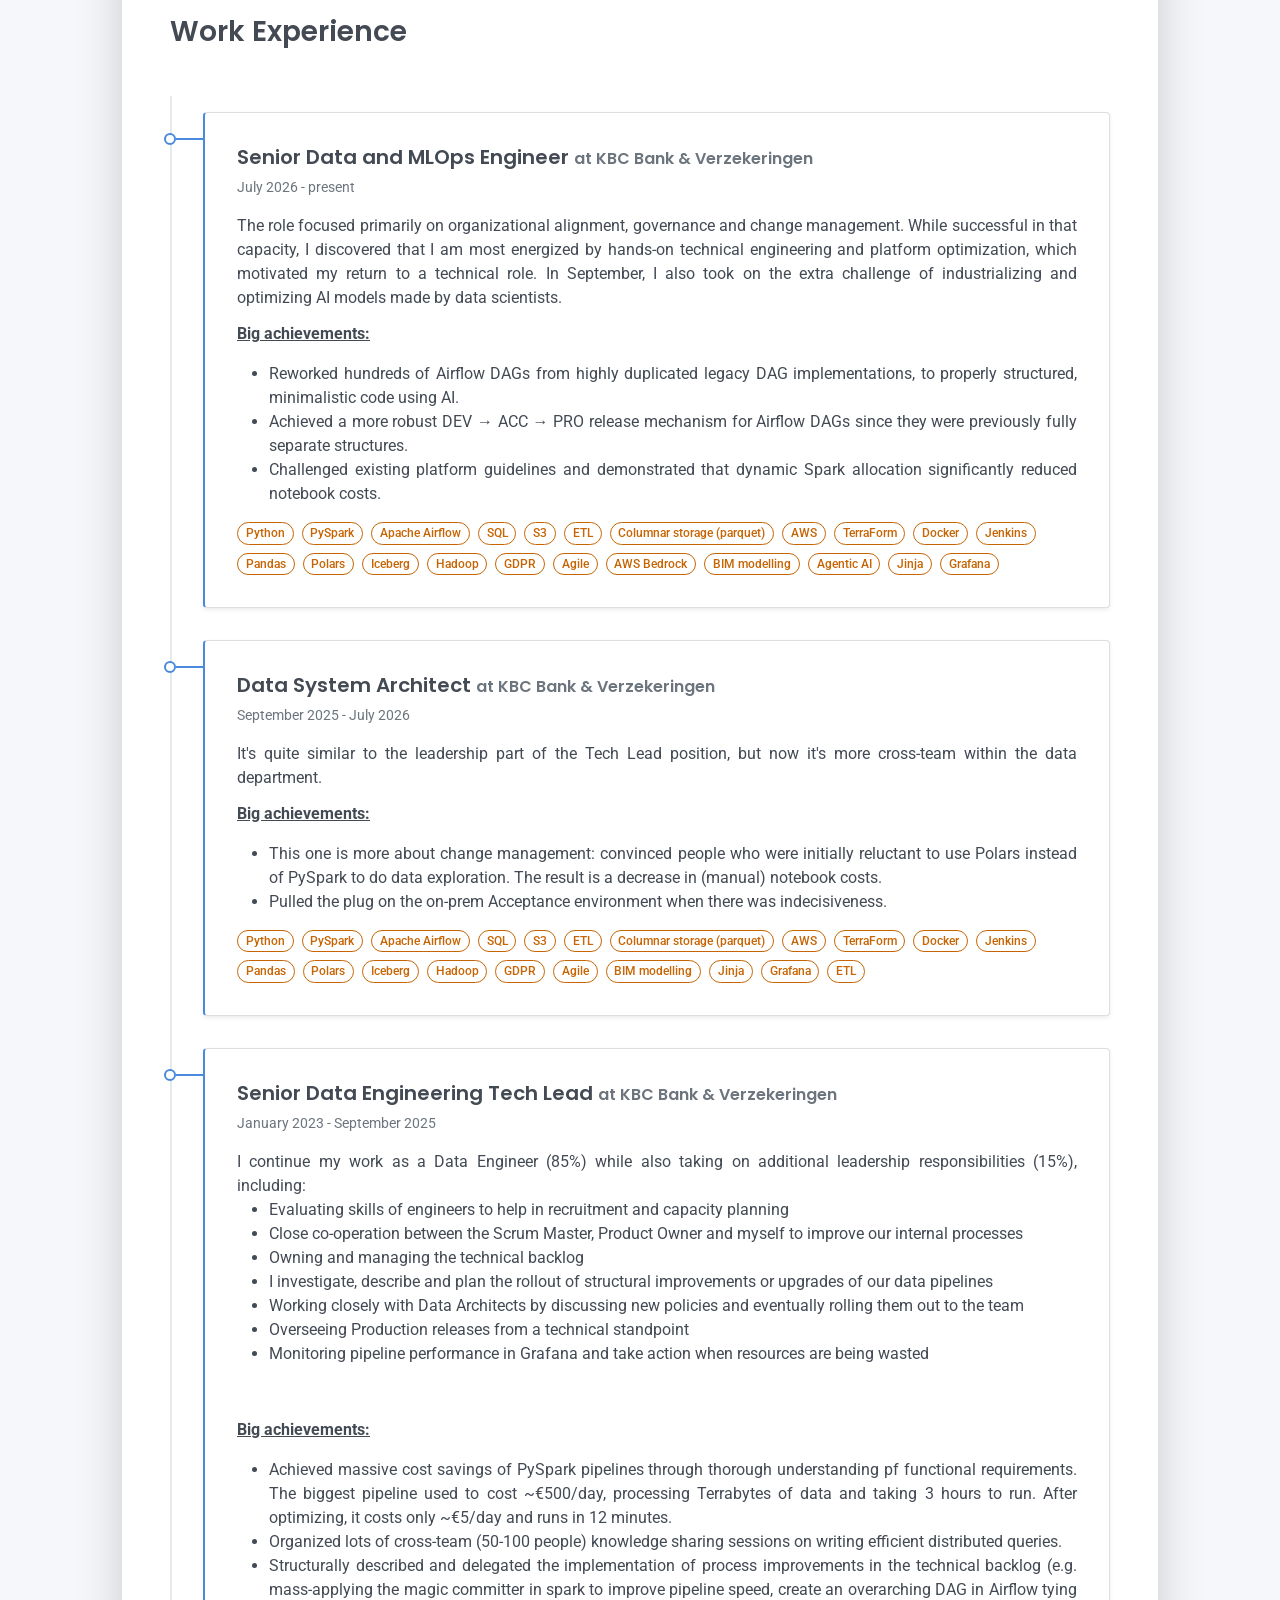
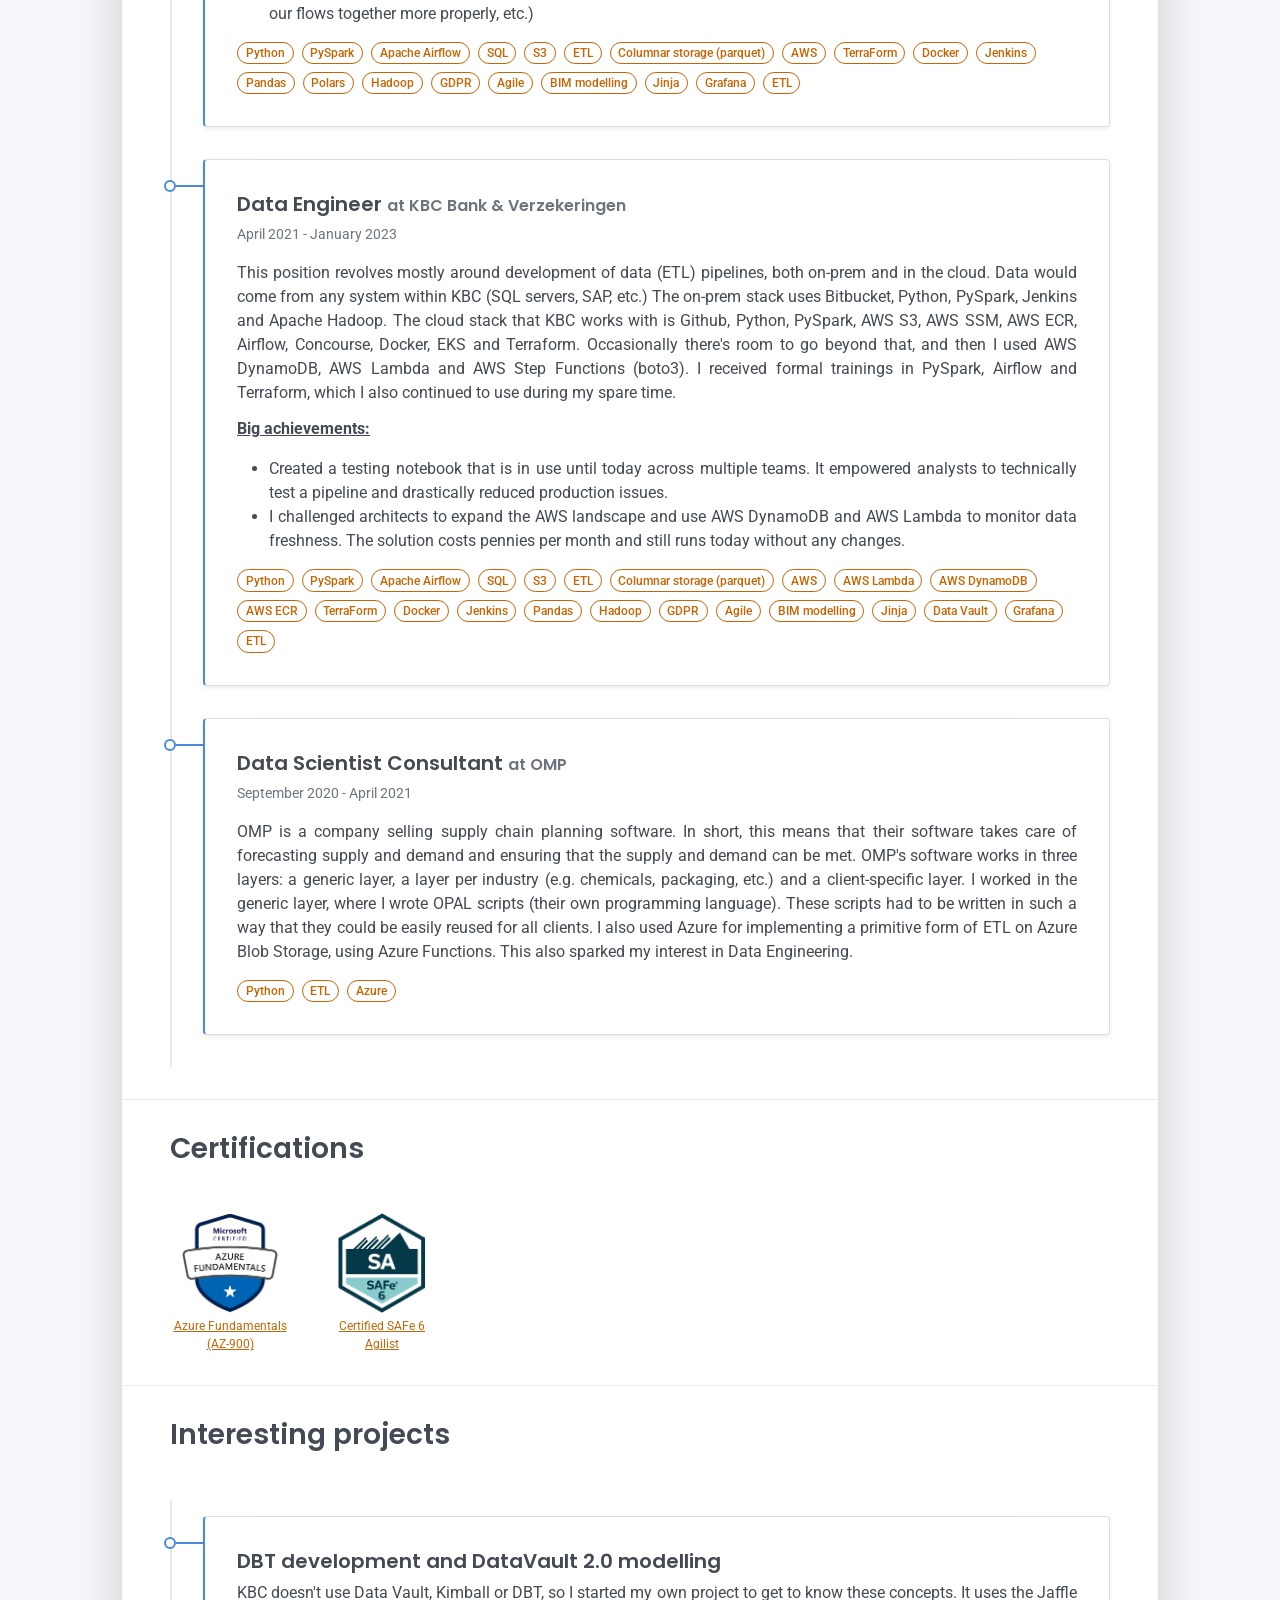
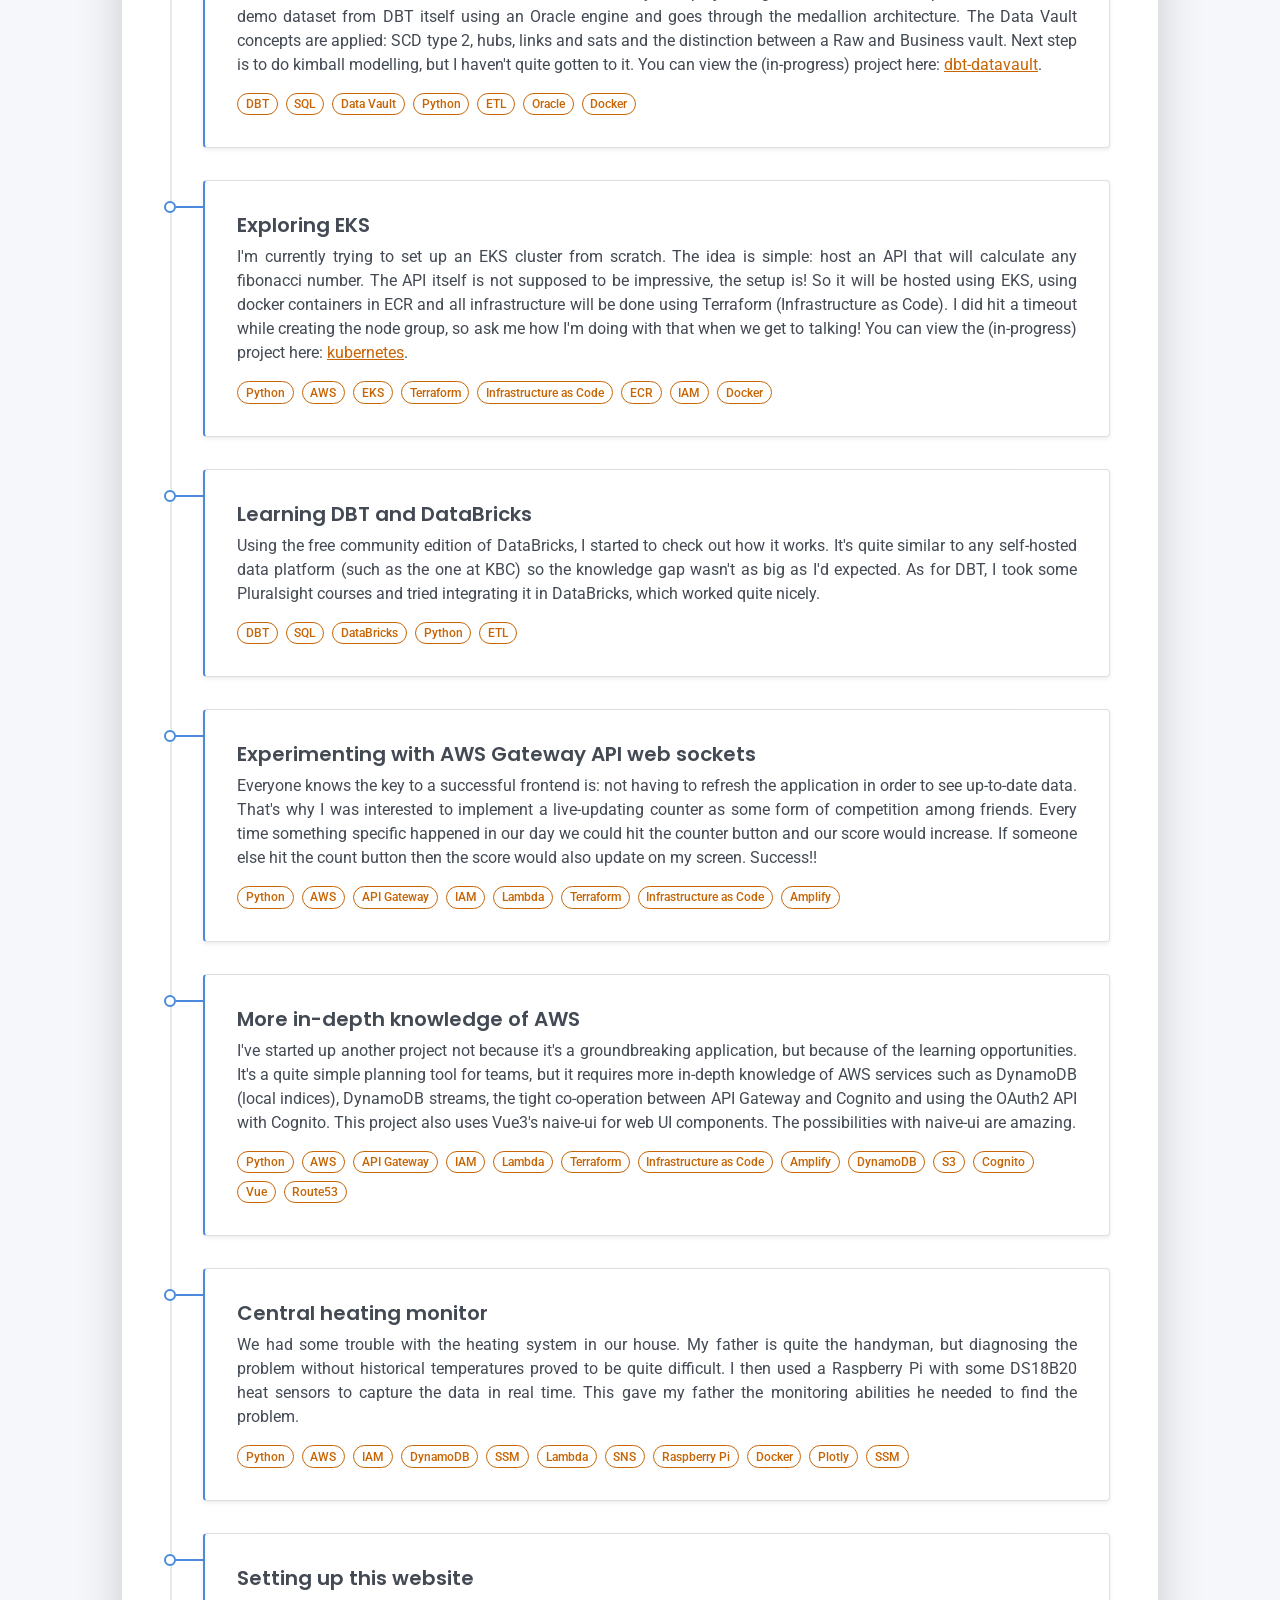
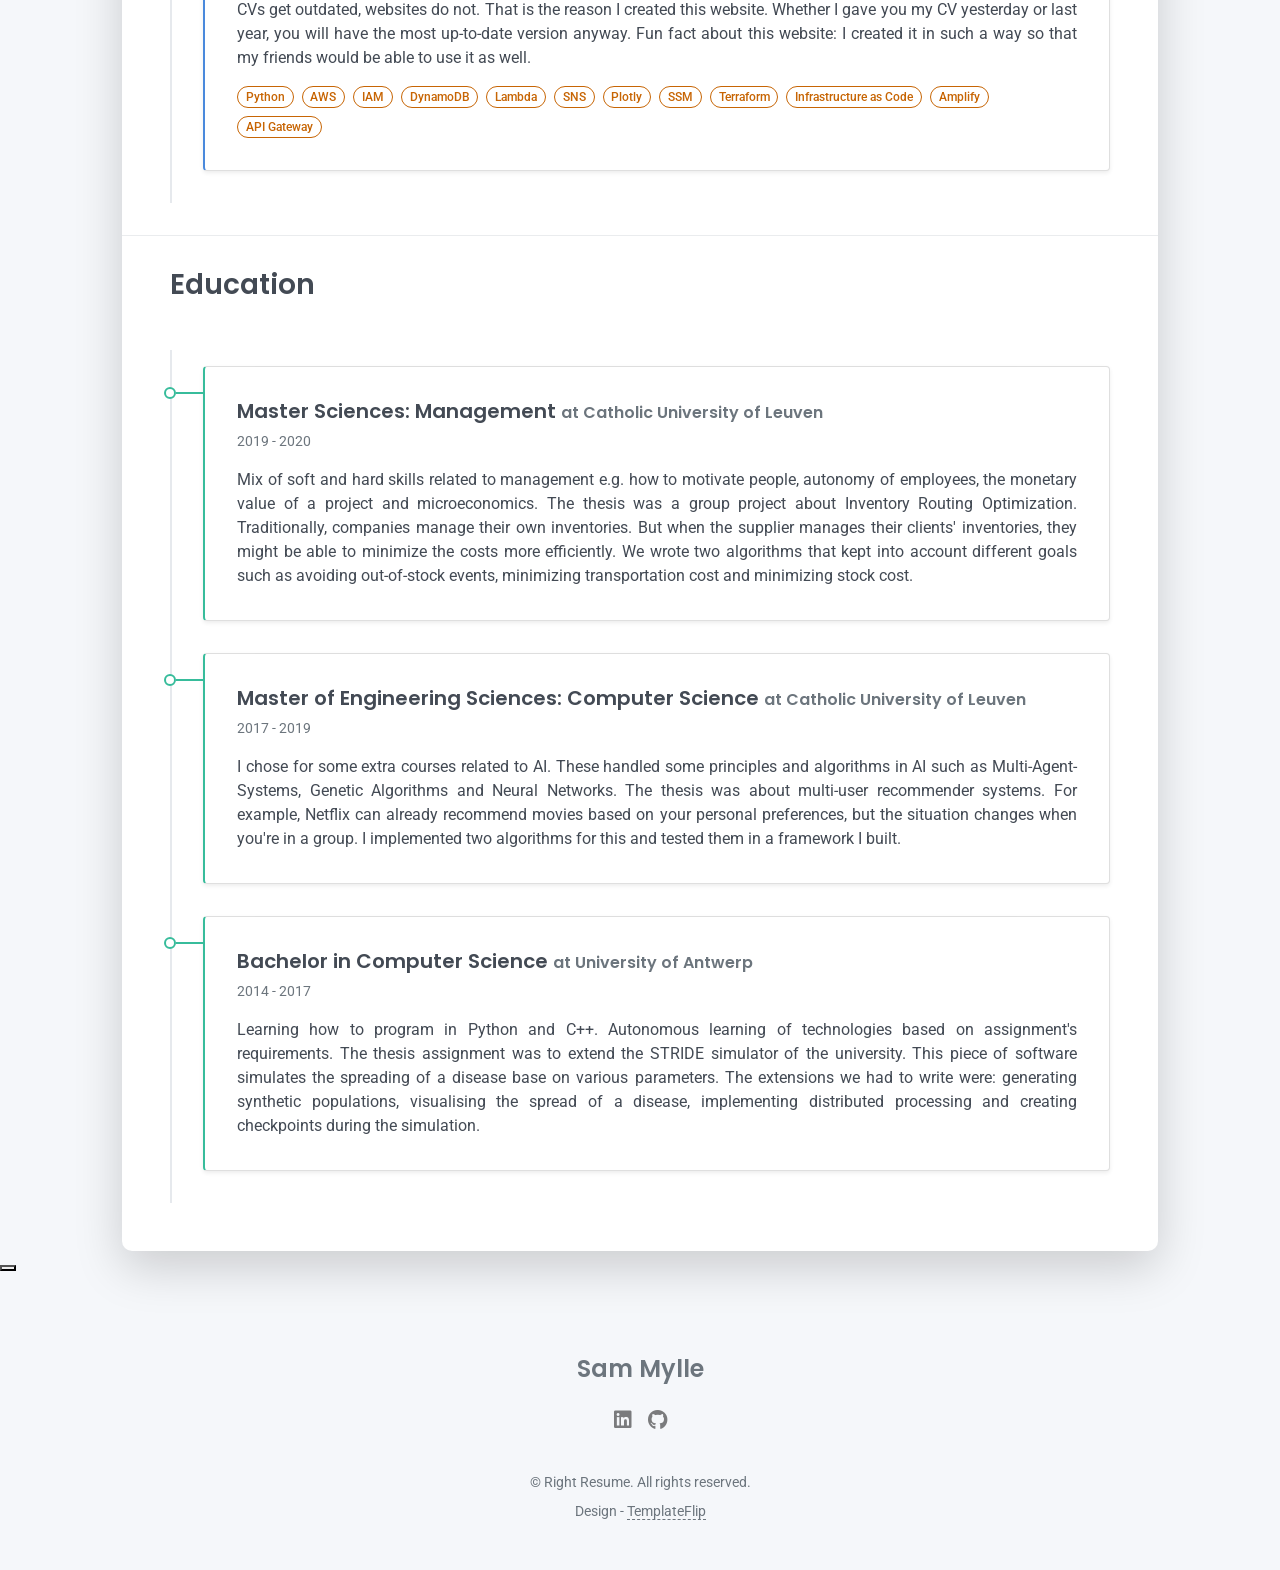
==== commit 768dbf3d: "More concise, more bragging" ====
--- a/index.html
+++ b/index.html
@@ -712,7 +712,7 @@
             <div class="text-muted text-small mb-2">April 2021 - January 2023</div>
             <div style="text-align: justify; text-justify: inter-word;">This position revolves mostly around development of data (ETL) pipelines, both on-prem and in the cloud.  Data would come from any system within KBC (SQL servers, SAP, etc.) The on-prem stack uses Bitbucket, Python, PySpark, Jenkins and Apache Hadoop. The cloud stack that KBC works with is Github, Python, PySpark, AWS S3, AWS SSM, AWS ECR, Airflow, Concourse, Docker, EKS and Terraform. Occasionally there's room to go beyond that, and then I used AWS DynamoDB, AWS Lambda and AWS Step Functions (boto3). I received formal trainings in PySpark, Airflow and Terraform, which I also continued to use during my spare time. <br/> <p style="font-weight: bold; text-decoration: underline; display: block; margin-top: 12px;">Big achievements:</p> <ul>
     <li>Created a testing notebook that is in use until today across multiple teams. It empowered analysts to technically test a pipeline and drastically reduced production issues.</li>
-    <li>I pushed architects to use AWS DynamoDB and AWS Lambda to monitor data freshness. The solution costs pennies per month and still runs today without any changes.</li>
+    <li>I challenged architects to expand the AWS landscape and use AWS DynamoDB and AWS Lambda to monitor data freshness. The solution costs pennies per month and still runs today without any changes.</li>
 </ul></div>
             
               <div class="position-skills d-flex flex-wrap gap-1 mt-2">
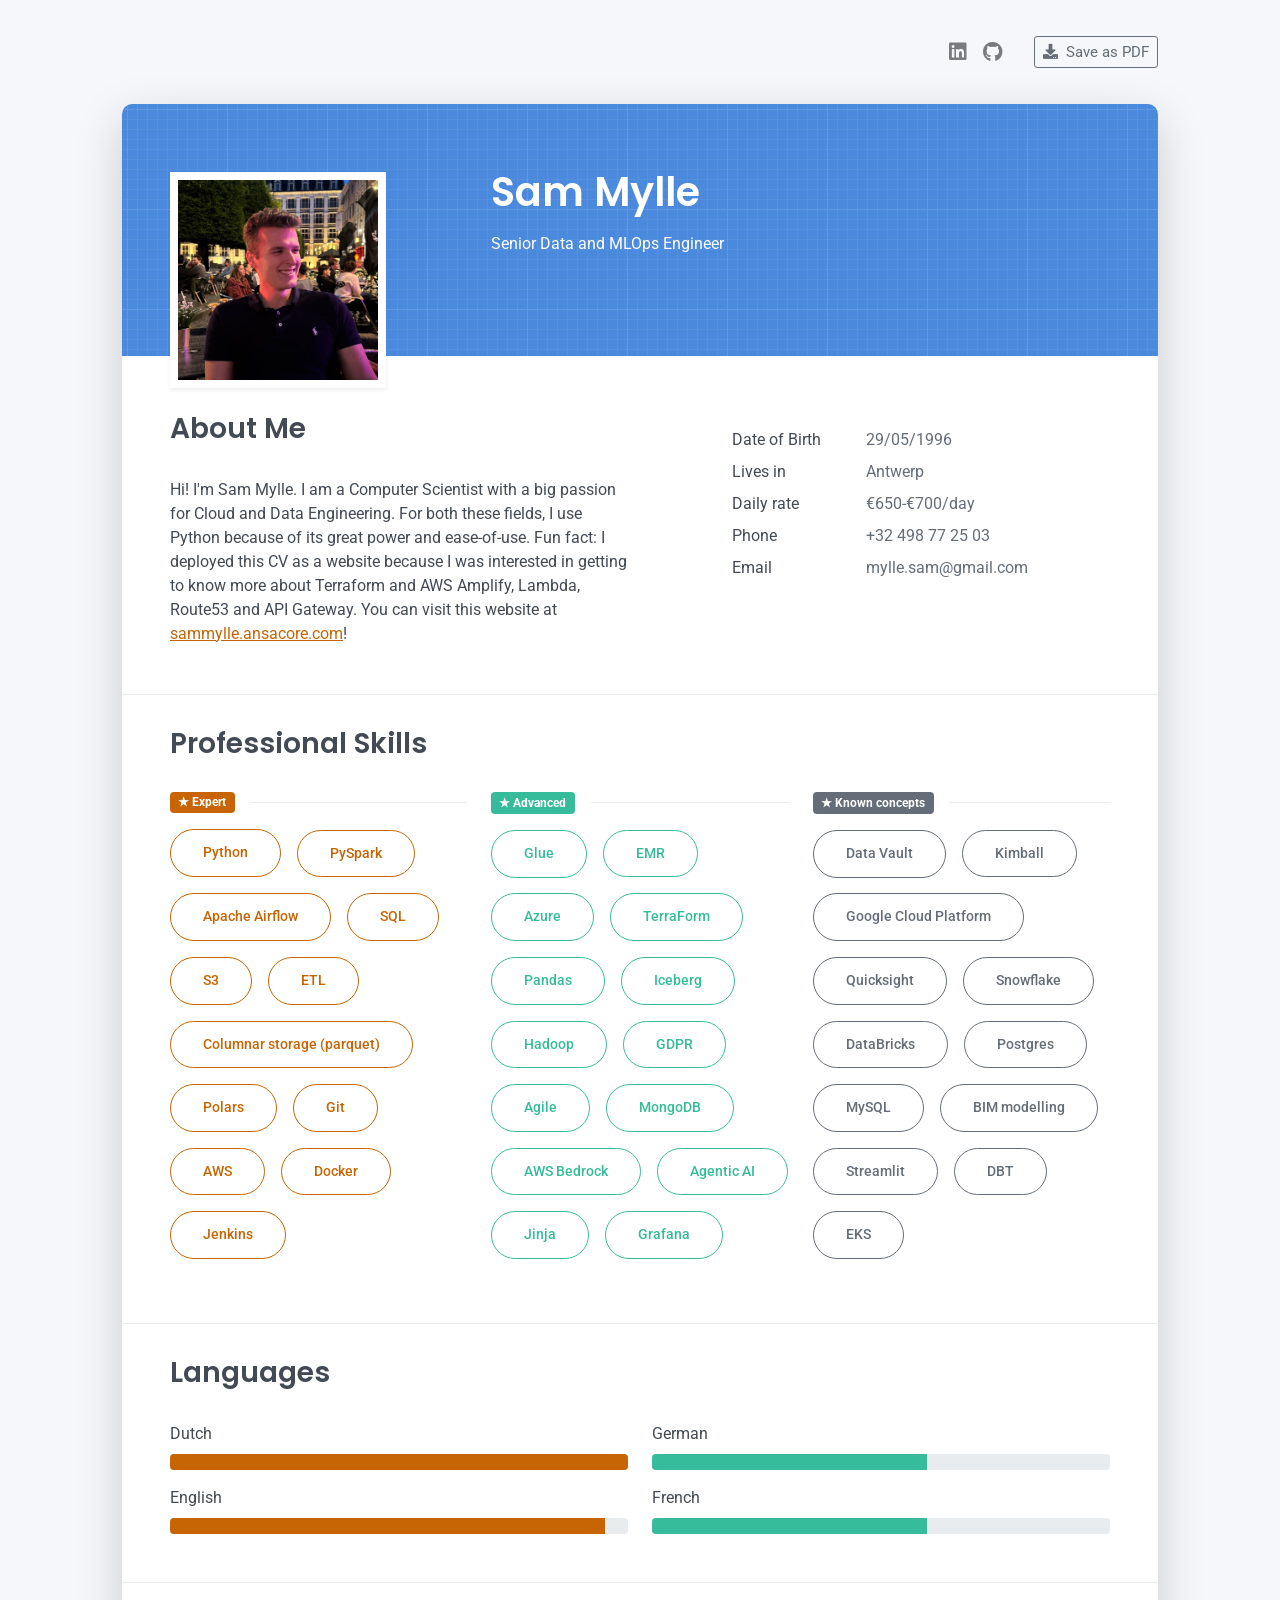
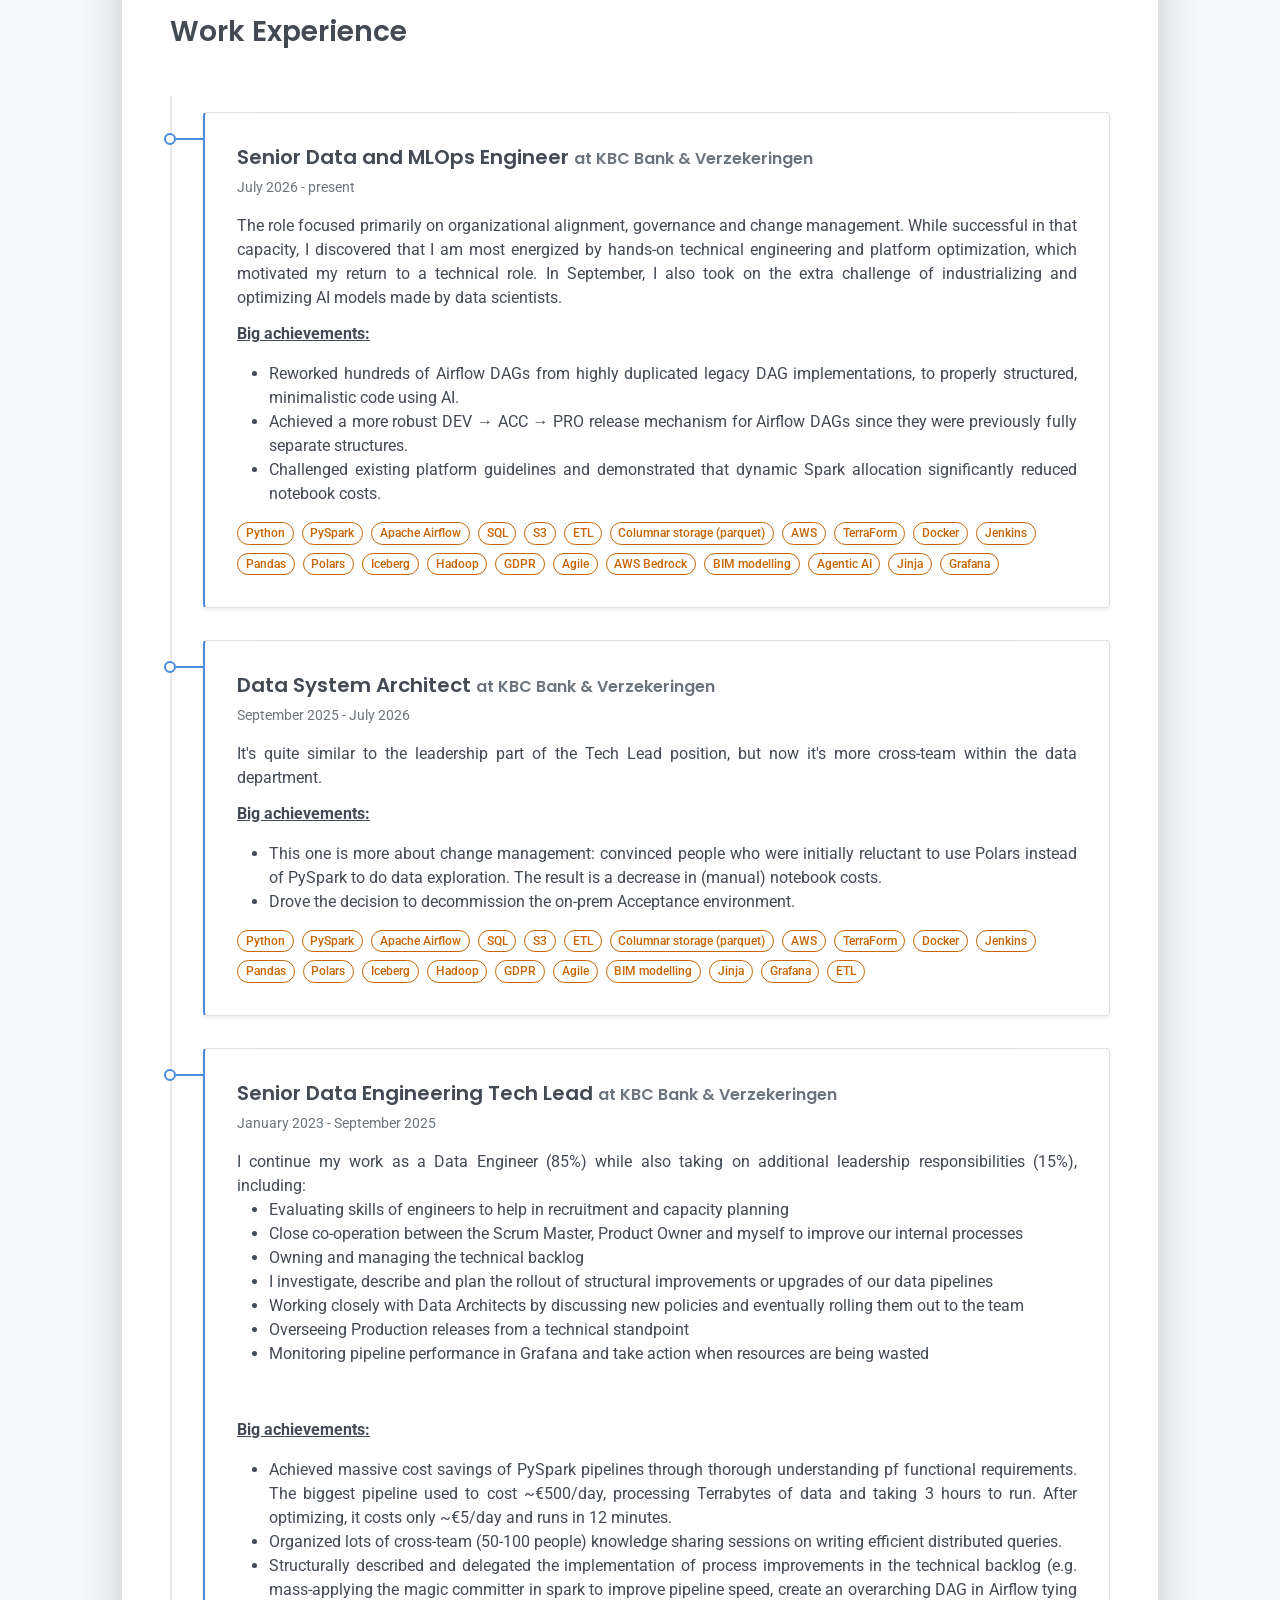
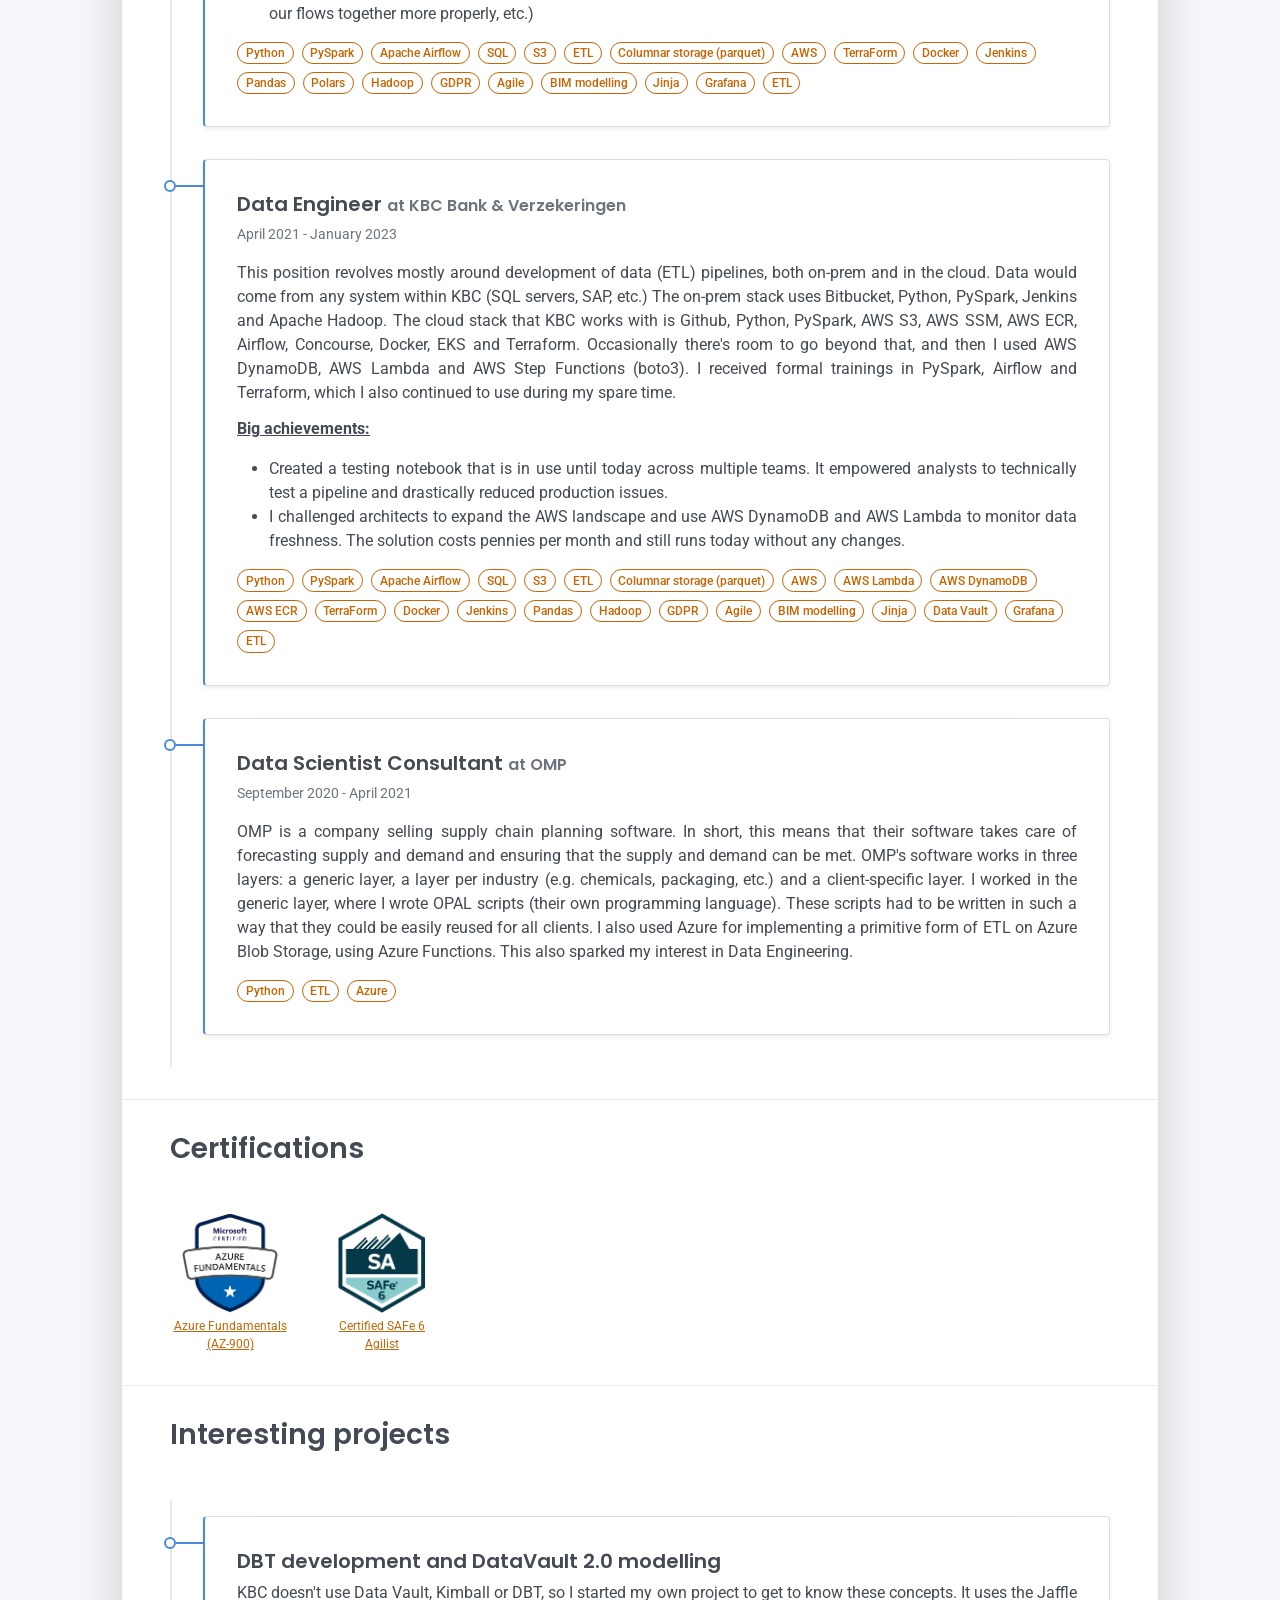
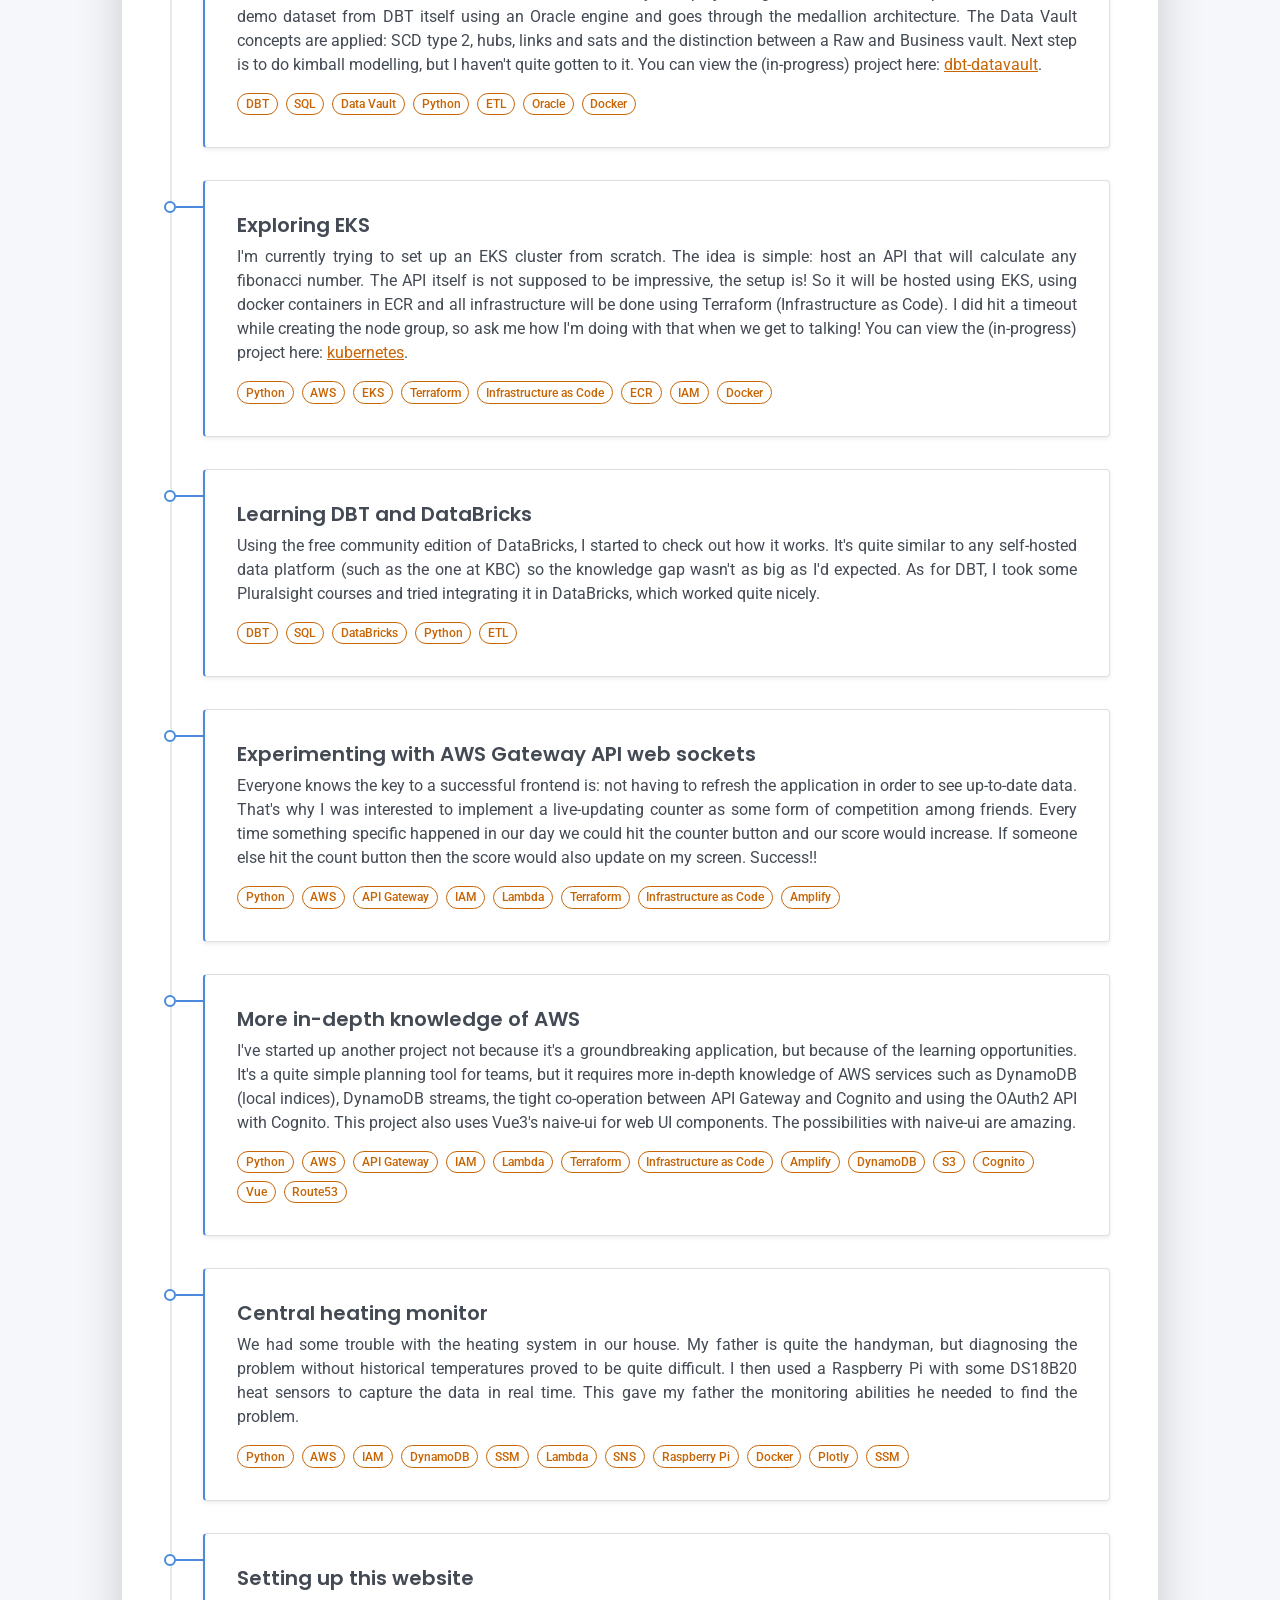
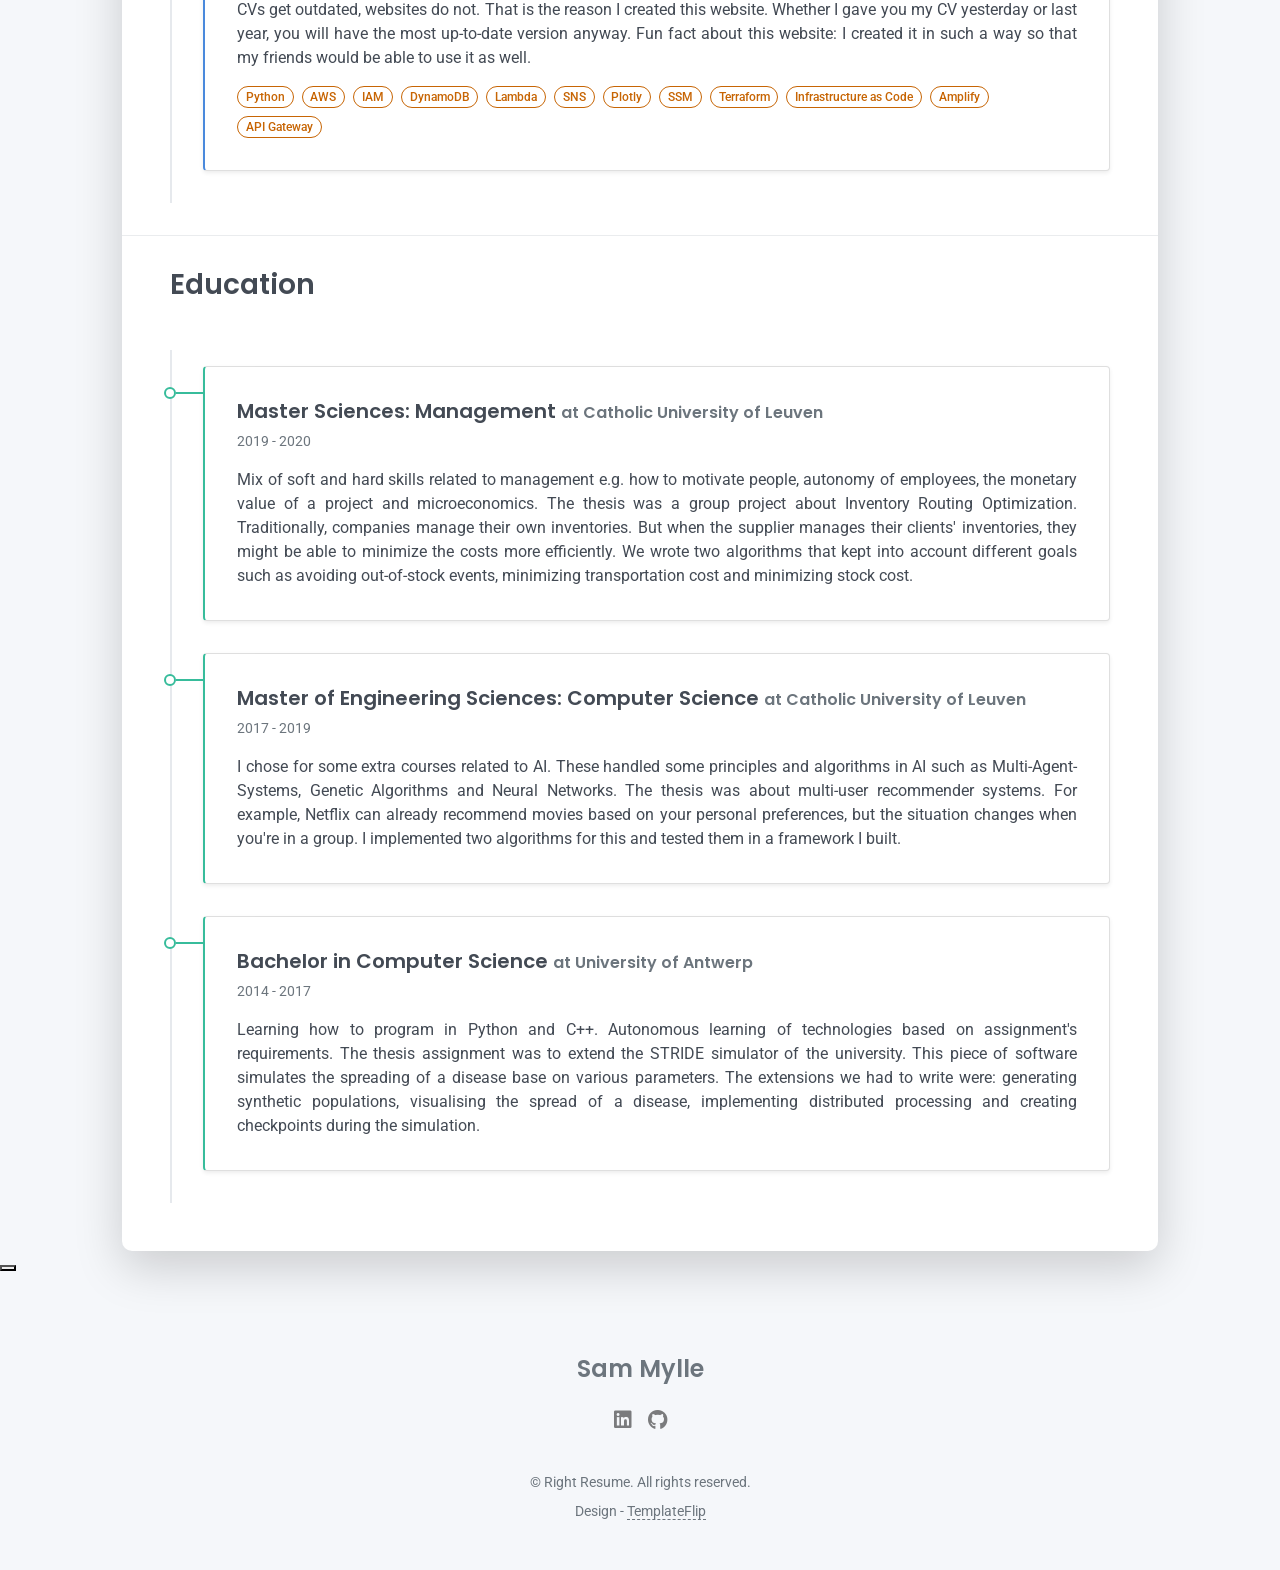
==== commit e4c218e6: "More concise, more bragging" ====
--- a/index.html
+++ b/index.html
@@ -589,7 +589,7 @@
             <div class="text-muted text-small mb-2">September 2025 - July 2026</div>
             <div style="text-align: justify; text-justify: inter-word;">It's quite similar to the leadership part of the Tech Lead position, but now it's more cross-team within the data department. <br/> <p style="font-weight: bold; text-decoration: underline; display: block; margin-top: 12px;">Big achievements:</p> <ul>
     <li>This one is more about change management: convinced people who were initially reluctant to use Polars instead of PySpark to do data exploration. The result is a decrease in (manual) notebook costs.</li>
-    <li>Pulled the plug on the on-prem Acceptance environment when there was indecisiveness.</li>
+    <li>Drove the decision to decommission the on-prem Acceptance environment.</li>
 </ul></div>
             
               <div class="position-skills d-flex flex-wrap gap-1 mt-2">
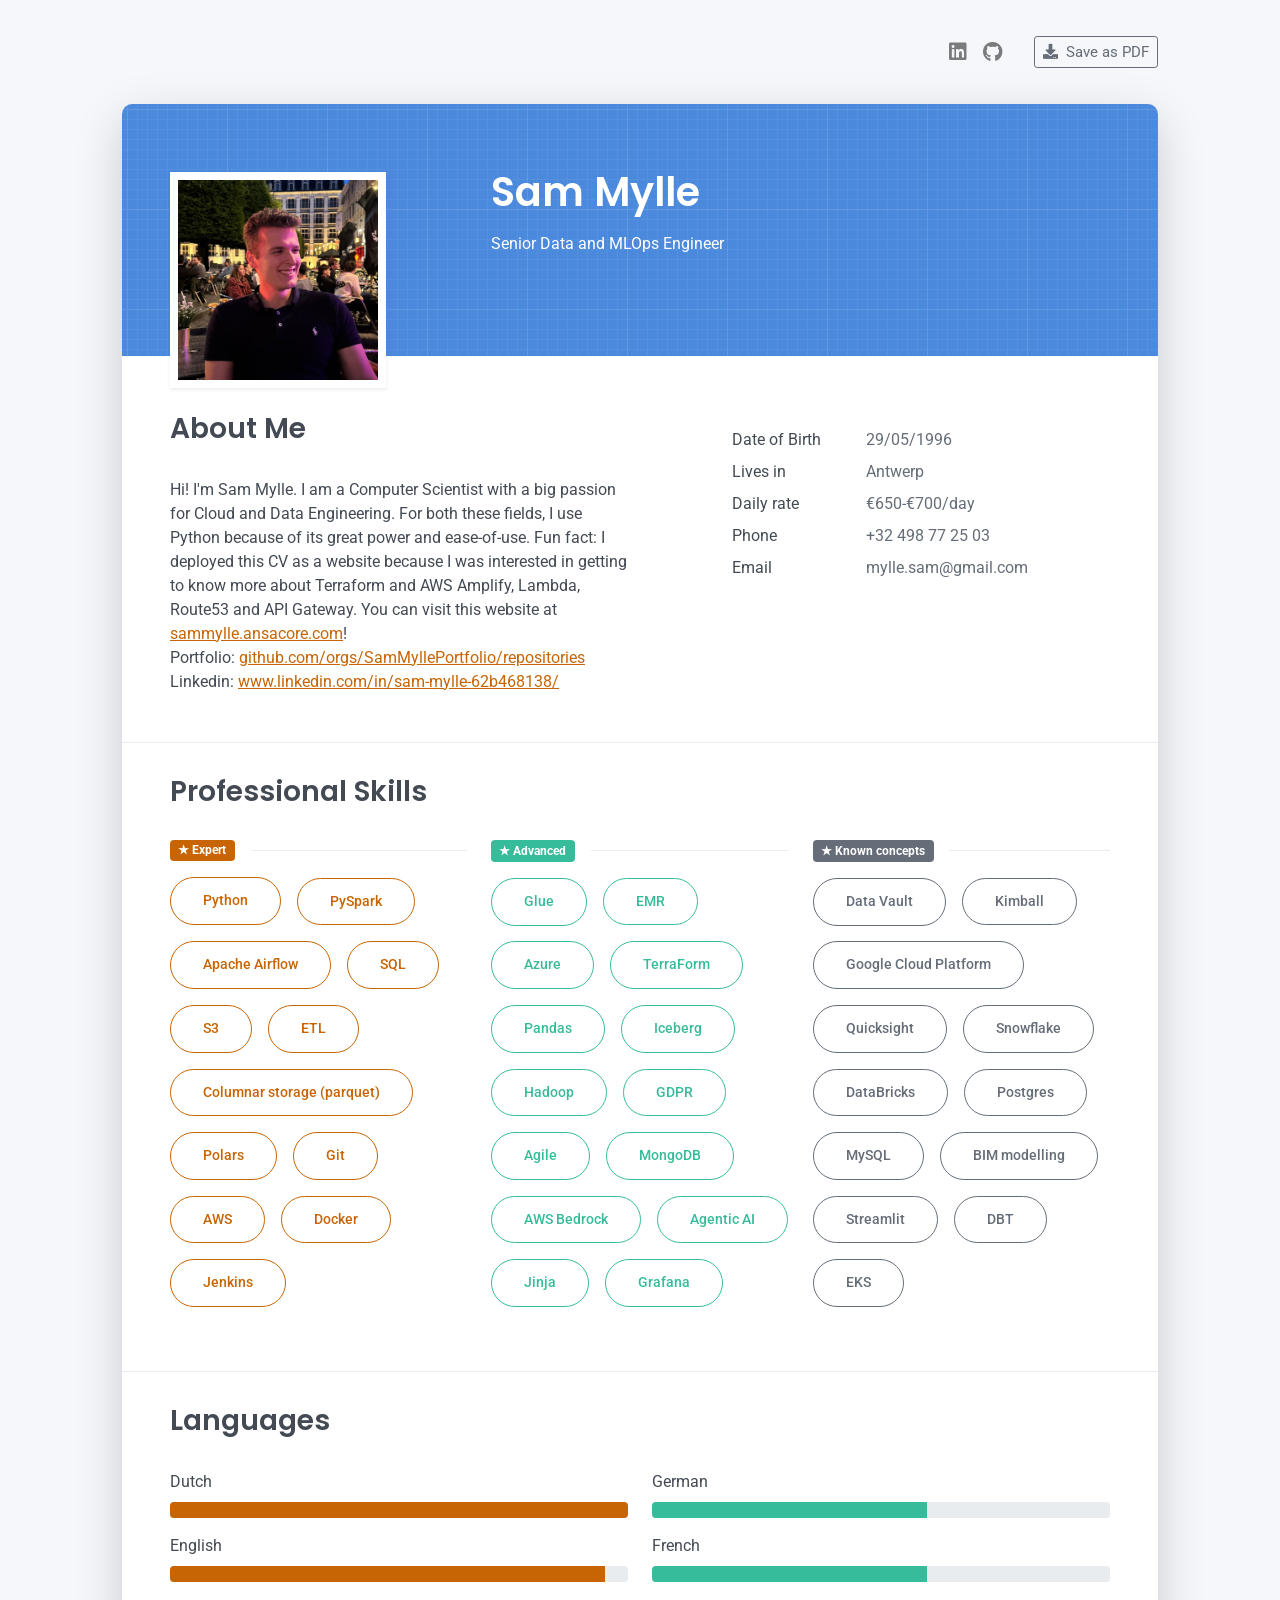
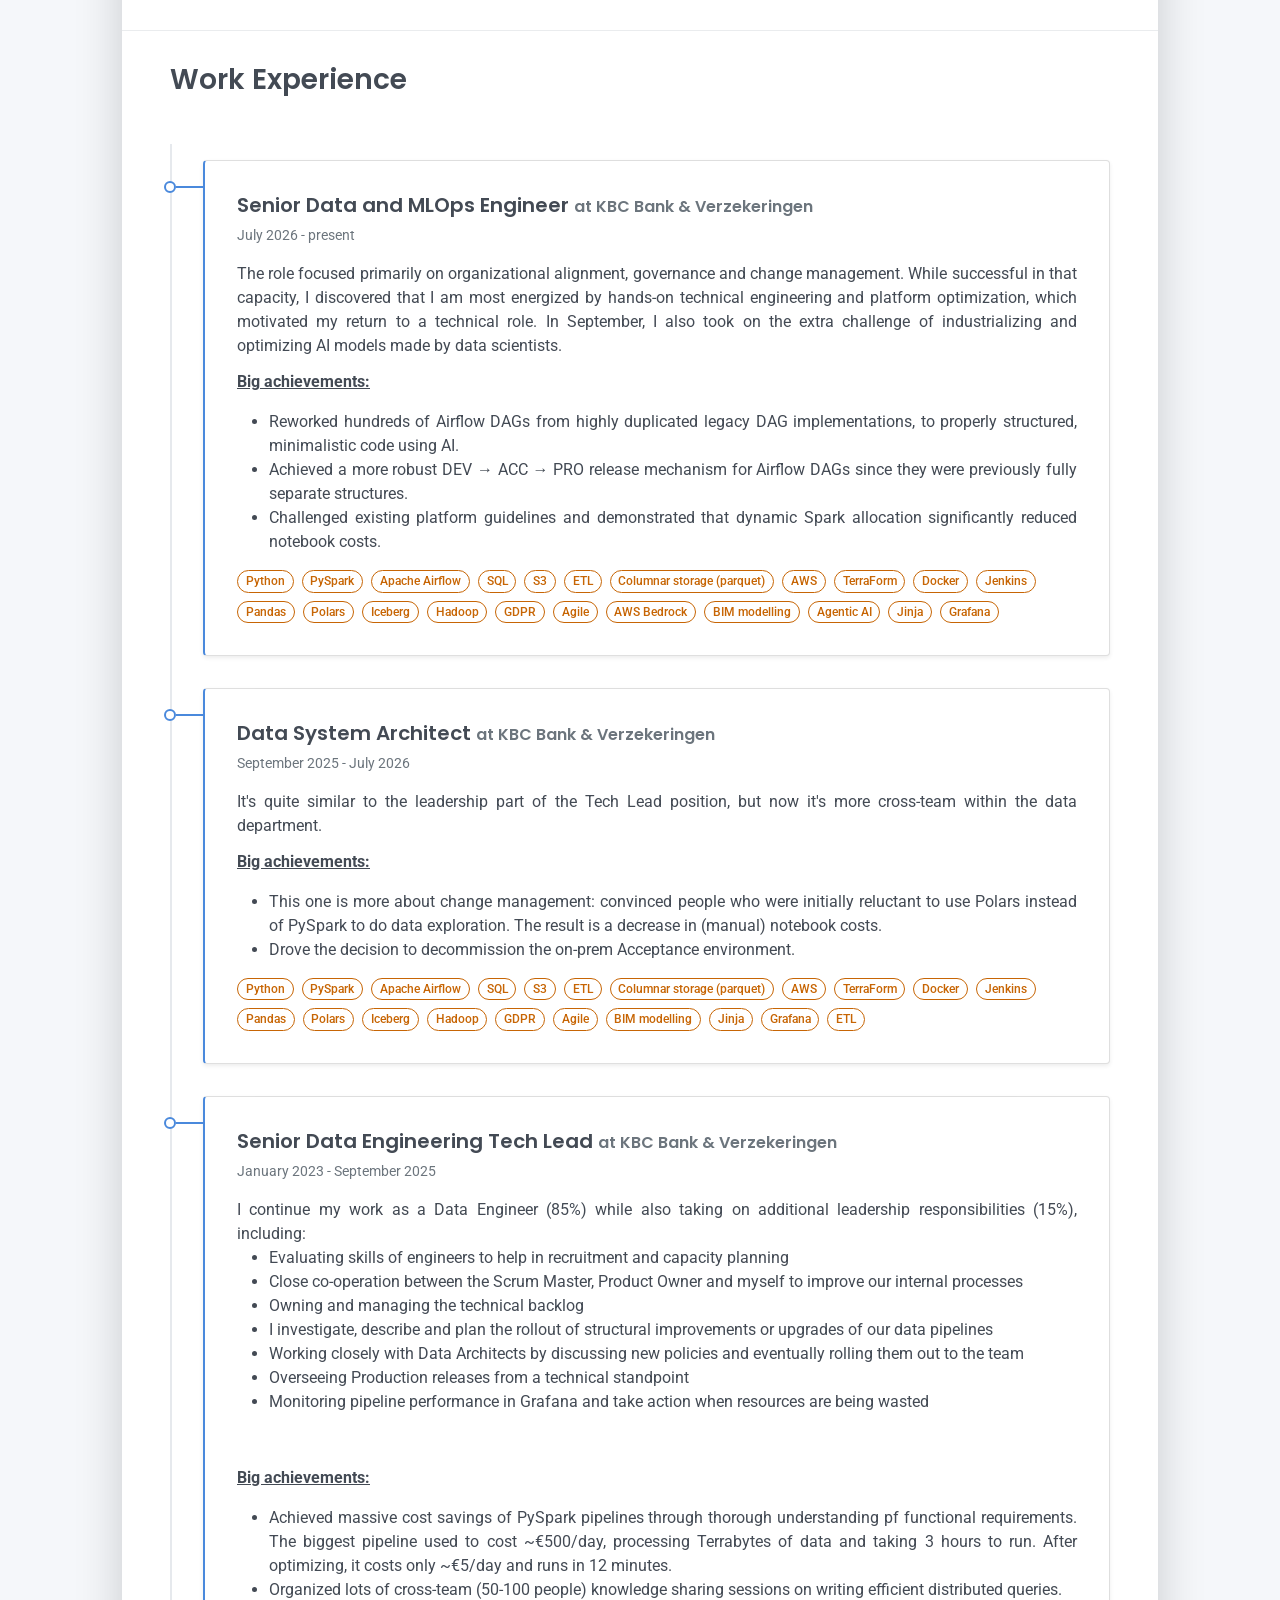
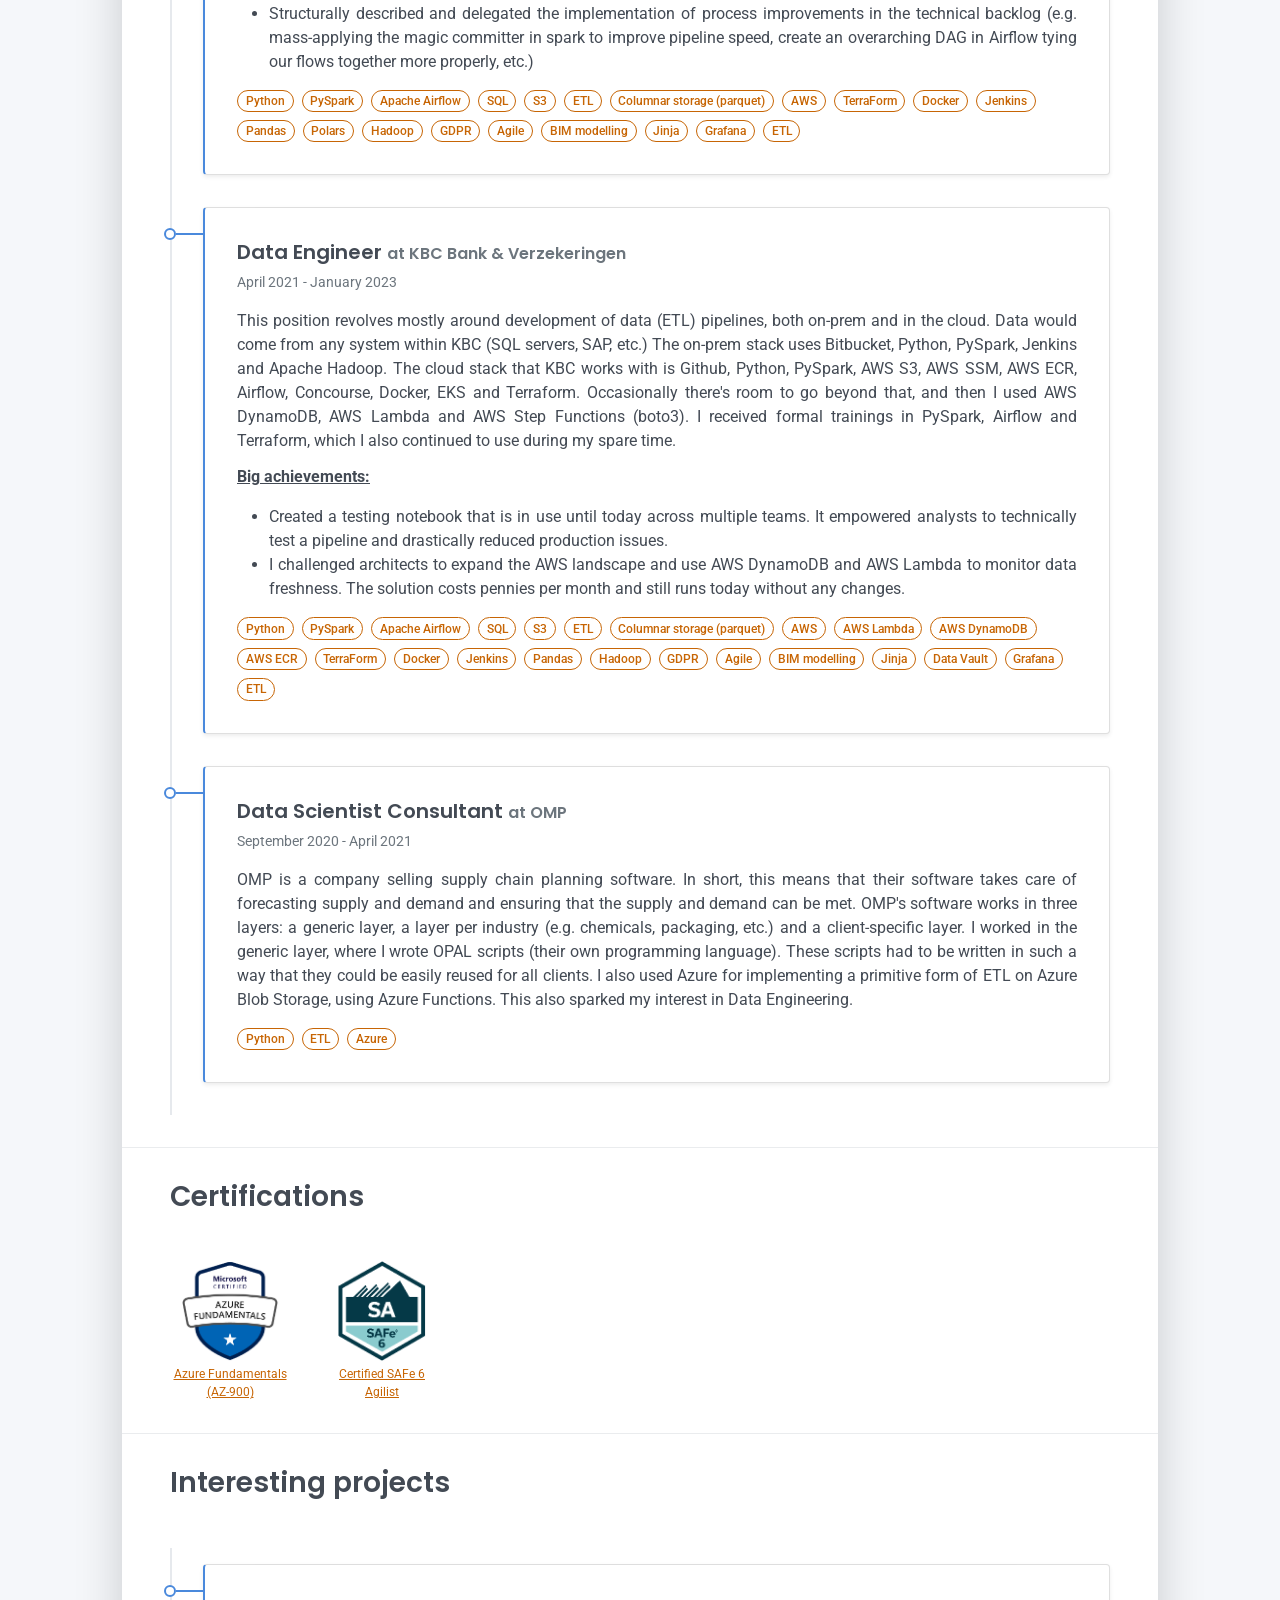
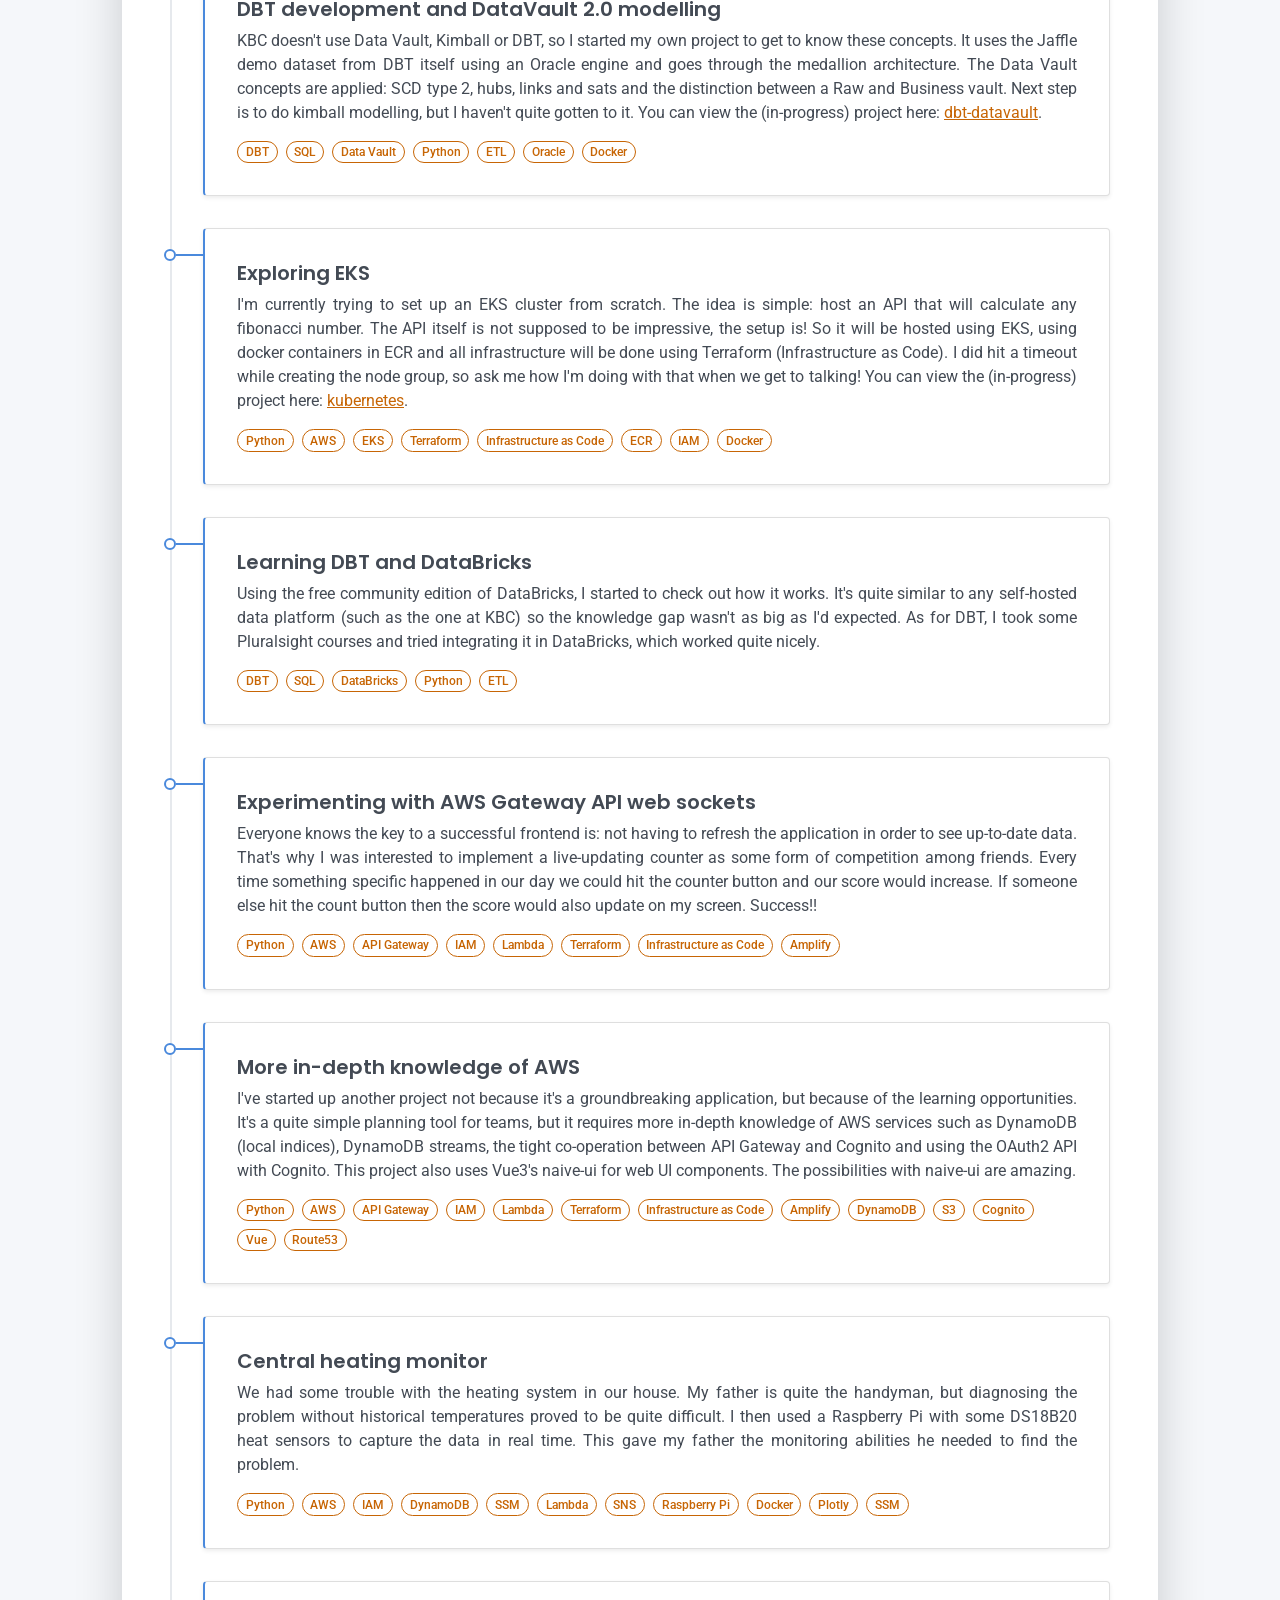
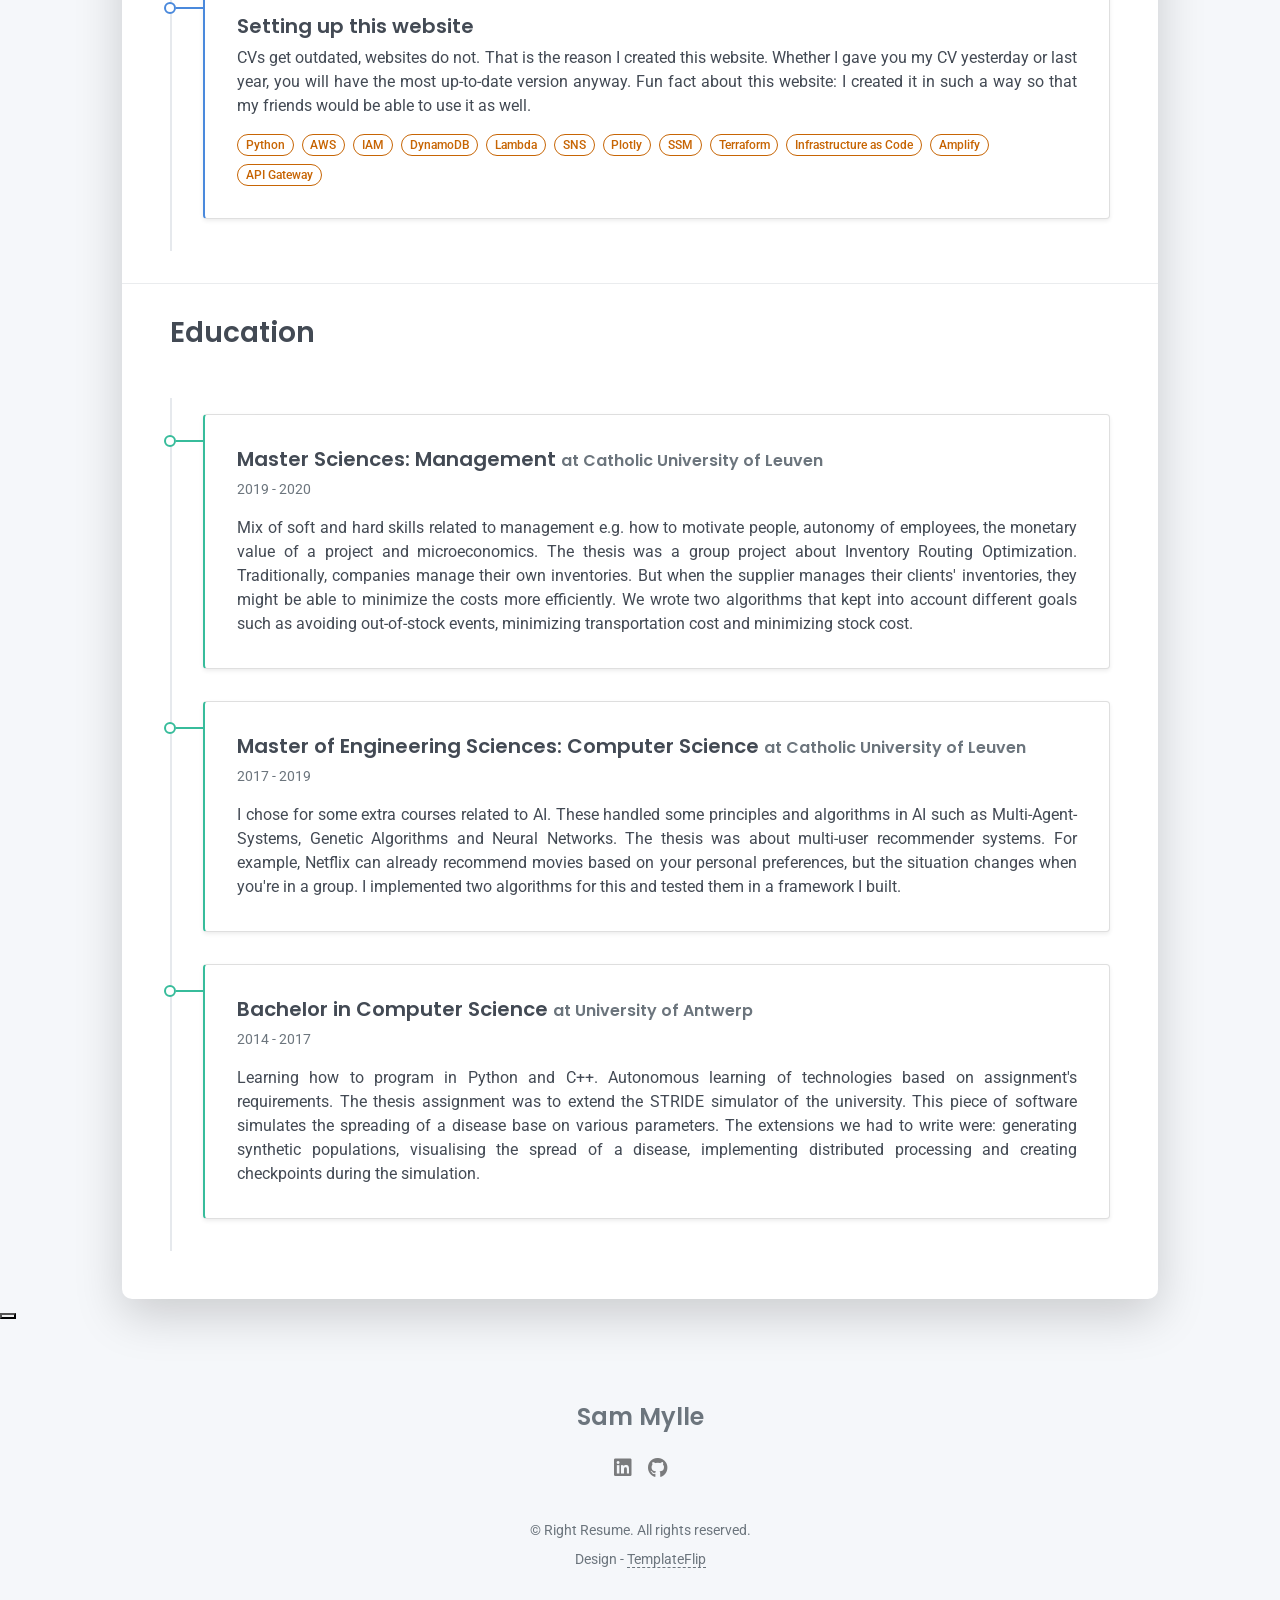
==== commit c19ef209: "Styling" ====
--- a/index.html
+++ b/index.html
@@ -322,10 +322,10 @@
           <span class="me-3"><i class="fas fa-phone me-1"></i>+32 498 77 25 03</span>
           <span class="me-3"><i class="fas fa-envelope me-1"></i>mylle.sam@gmail.com</span>
           <span class="me-3"><i class="fas fa-calendar me-1"></i>29/05/1996</span>
-          <span class="me-3"><i class="fas fa-euro-sign me-1"></i>€650-€700/day</span>
+          <span class="me-3"><i class="fas fa-money-bill-wave me-1"></i>€650-€700/day</span>
           <span class="me-3"><i class="fas fa-map-marker-alt me-1"></i>Antwerp</span>
-          <span><i class="fab fa-github me-1"></i>https://github.com/orgs/SamMyllePortfolio/repositories</span>
-          <span class="me-3"><i class="fab fa-linkedin me-1"></i>https://www.linkedin.com/in/sam-mylle-62b468138/</span>
+          <span class="me-3"><a href="https://github.com/orgs/SamMyllePortfolio/repositories"><i style="color: white" class="fab fa-github me-1"></i><span style="color: white">Github</span></a></span>
+          <span class="me-3" style="white-space: nowrap;"><a href="https://www.linkedin.com/in/sam-mylle-62b468138/"><i style="color: white" class="fab fa-linkedin me-1"></i><span style="color: white">Linkedin</span></a></span>
         </div>
       </div>
     </div>
@@ -334,7 +334,7 @@
     <div class="row">
       <div class="col-md-6">
         <h2 class="h3 mb-3">About Me</h2>
-        <p>Hi! I'm Sam Mylle. I am a Computer Scientist with a big passion for Cloud and Data Engineering. For both these fields, I use Python because of its great power and ease-of-use. Fun fact: I deployed this CV as a website because I was interested in getting to know more about Terraform and AWS Amplify, Lambda, Route53 and API Gateway. You can visit this website at <a href="https://sammylle.ansacore.com">sammylle.ansacore.com</a>!</p>
+        <p>Hi! I'm Sam Mylle. I am a Computer Scientist with a big passion for Cloud and Data Engineering. For both these fields, I use Python because of its great power and ease-of-use. Fun fact: I deployed this CV as a website because I was interested in getting to know more about Terraform and AWS Amplify, Lambda, Route53 and API Gateway. You can visit this website at <a href="https://sammylle.ansacore.com">sammylle.ansacore.com</a>! <br/> Portfolio: <a href="https://github.com/orgs/SamMyllePortfolio/repositories">github.com/orgs/SamMyllePortfolio/repositories</a> <br/> Linkedin: <a href="https://www.linkedin.com/in/sam-mylle-62b468138/">www.linkedin.com/in/sam-mylle-62b468138/</a></p>
       </div>
       <div class="col-md-5 offset-md-1 d-print-none">
         <div class="row mt-2">
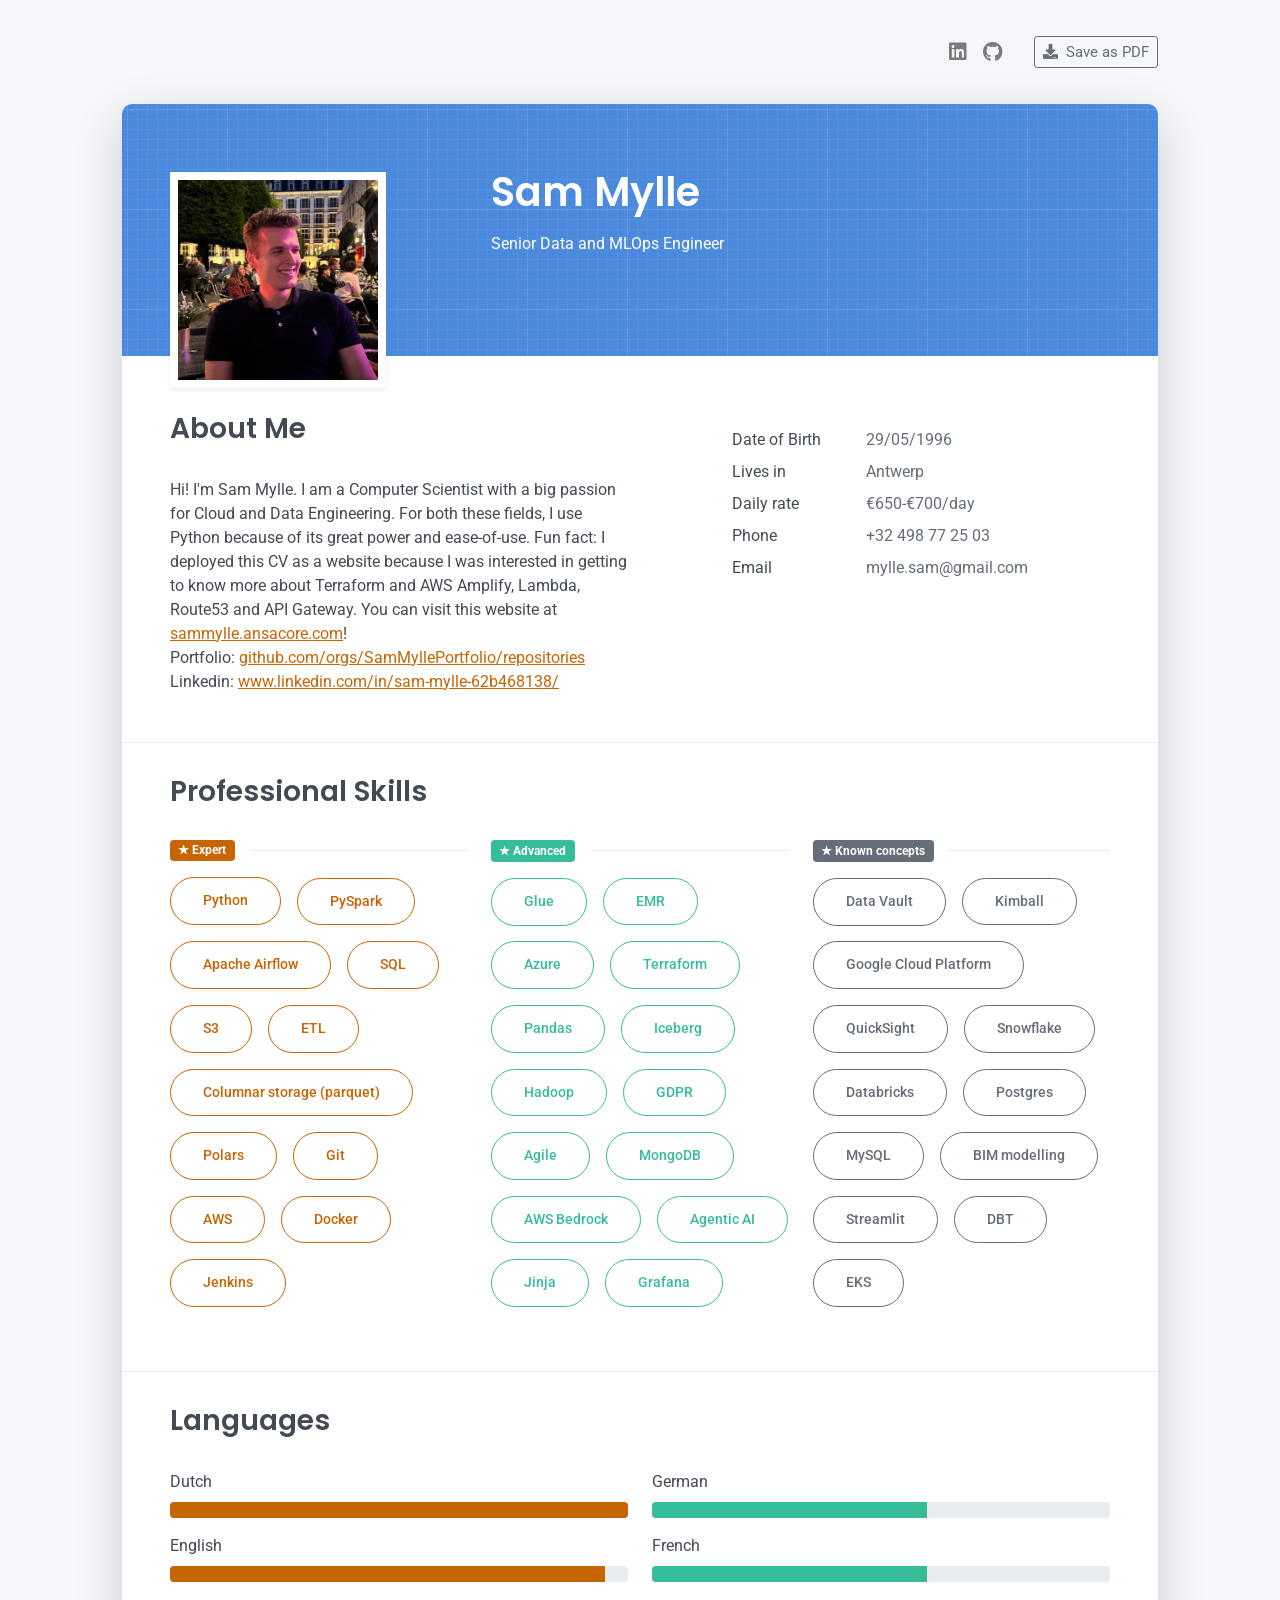
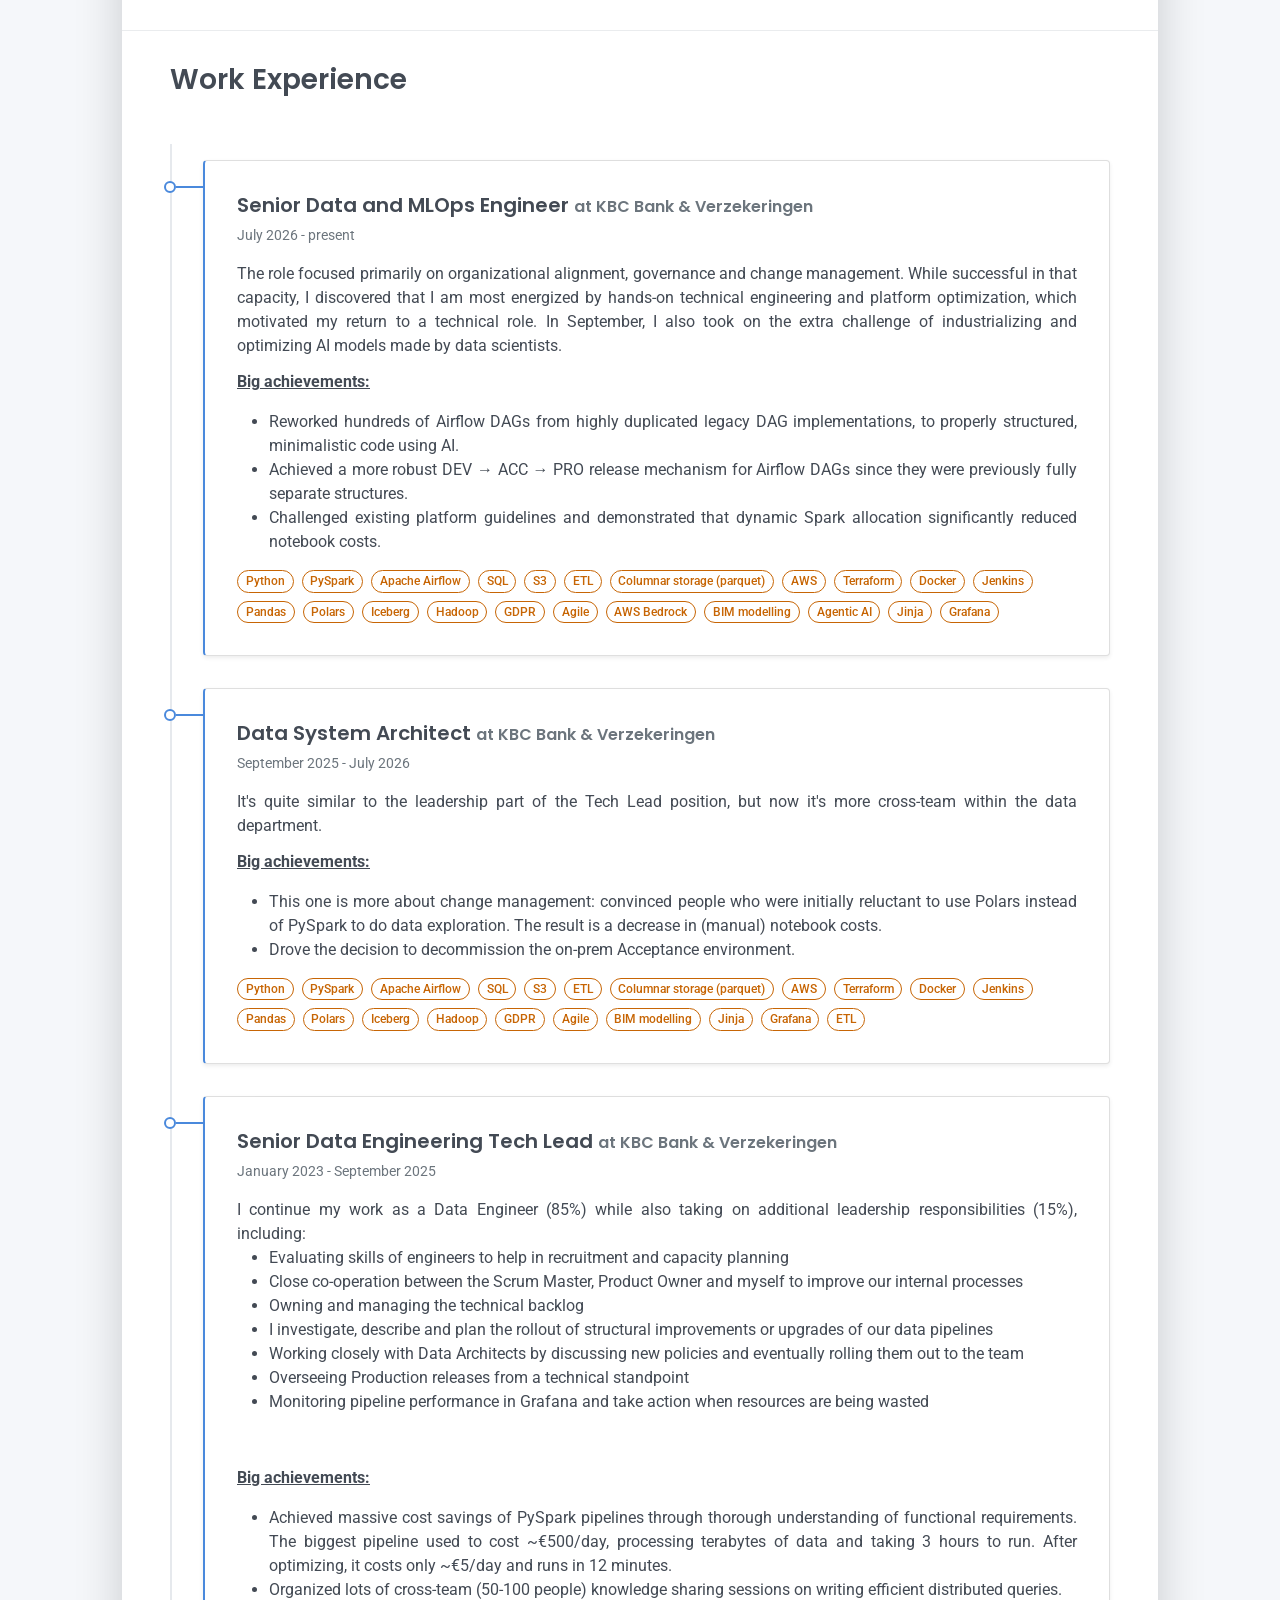
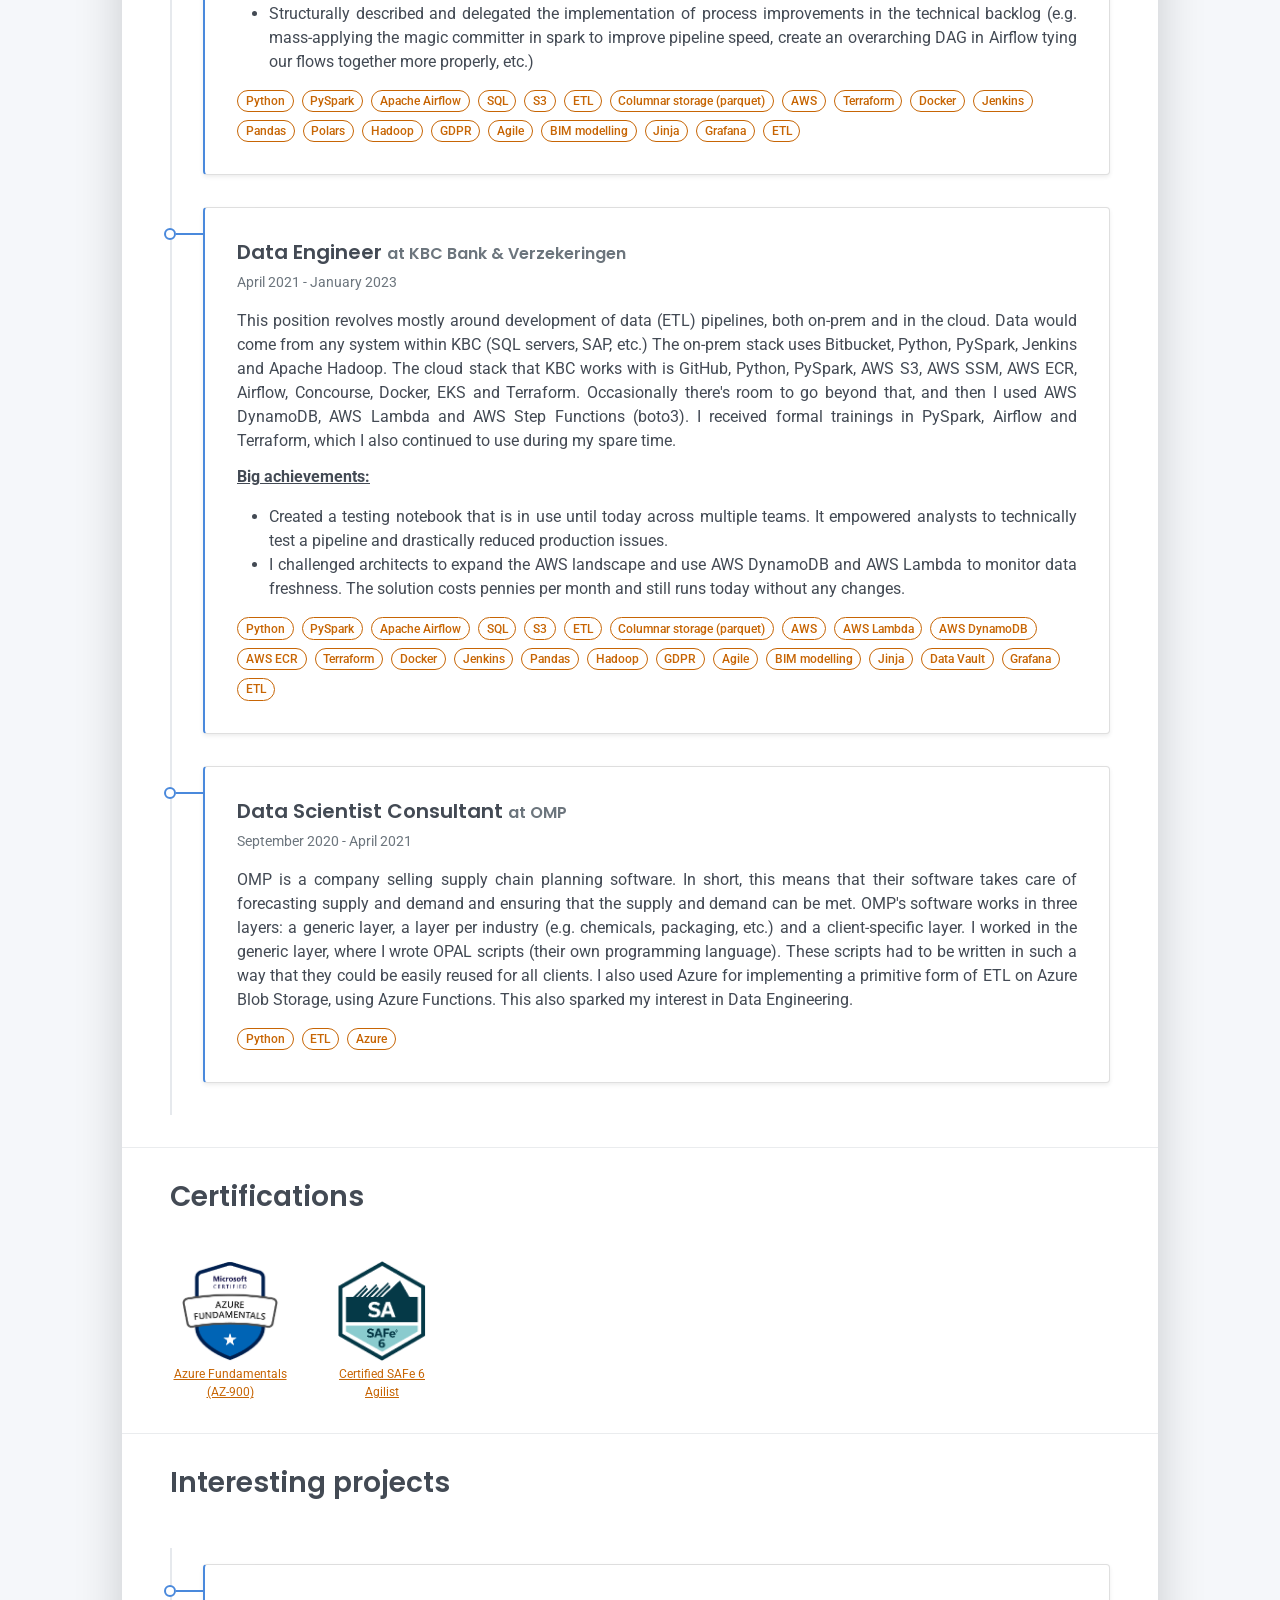
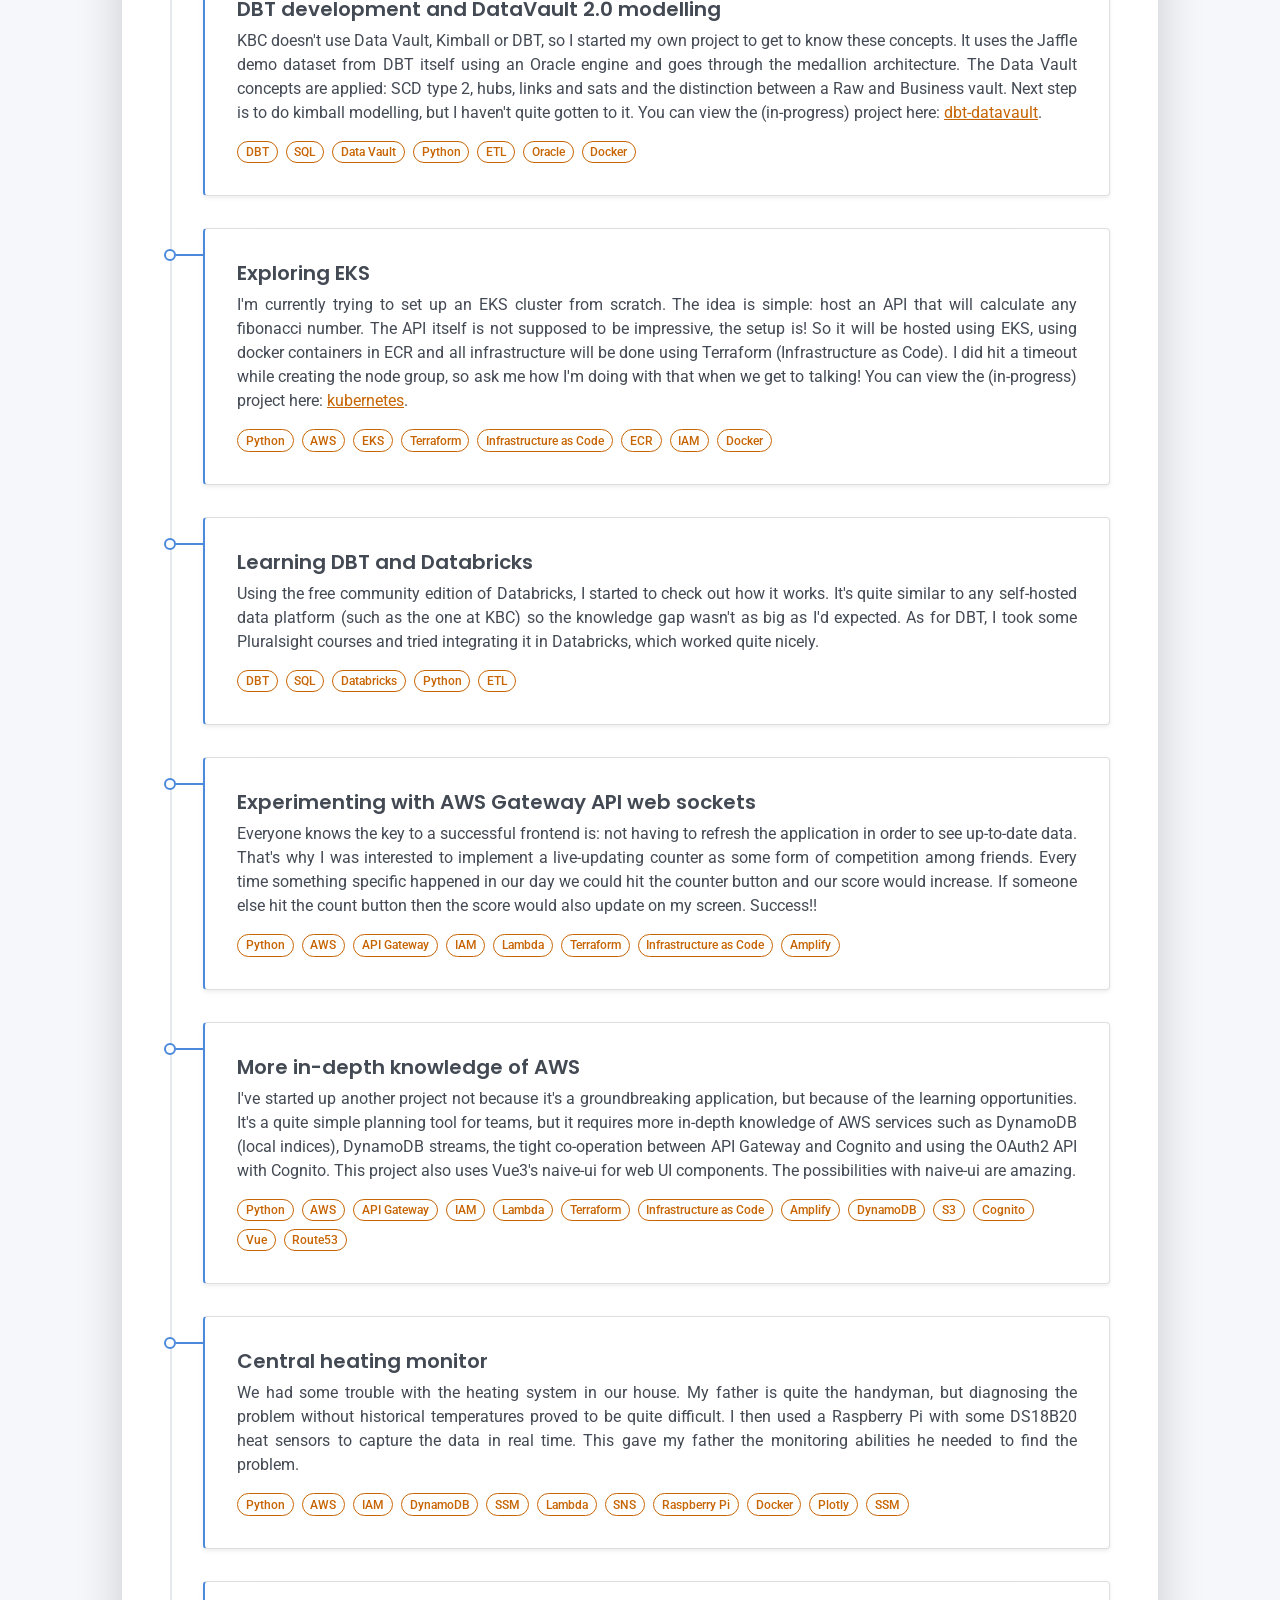
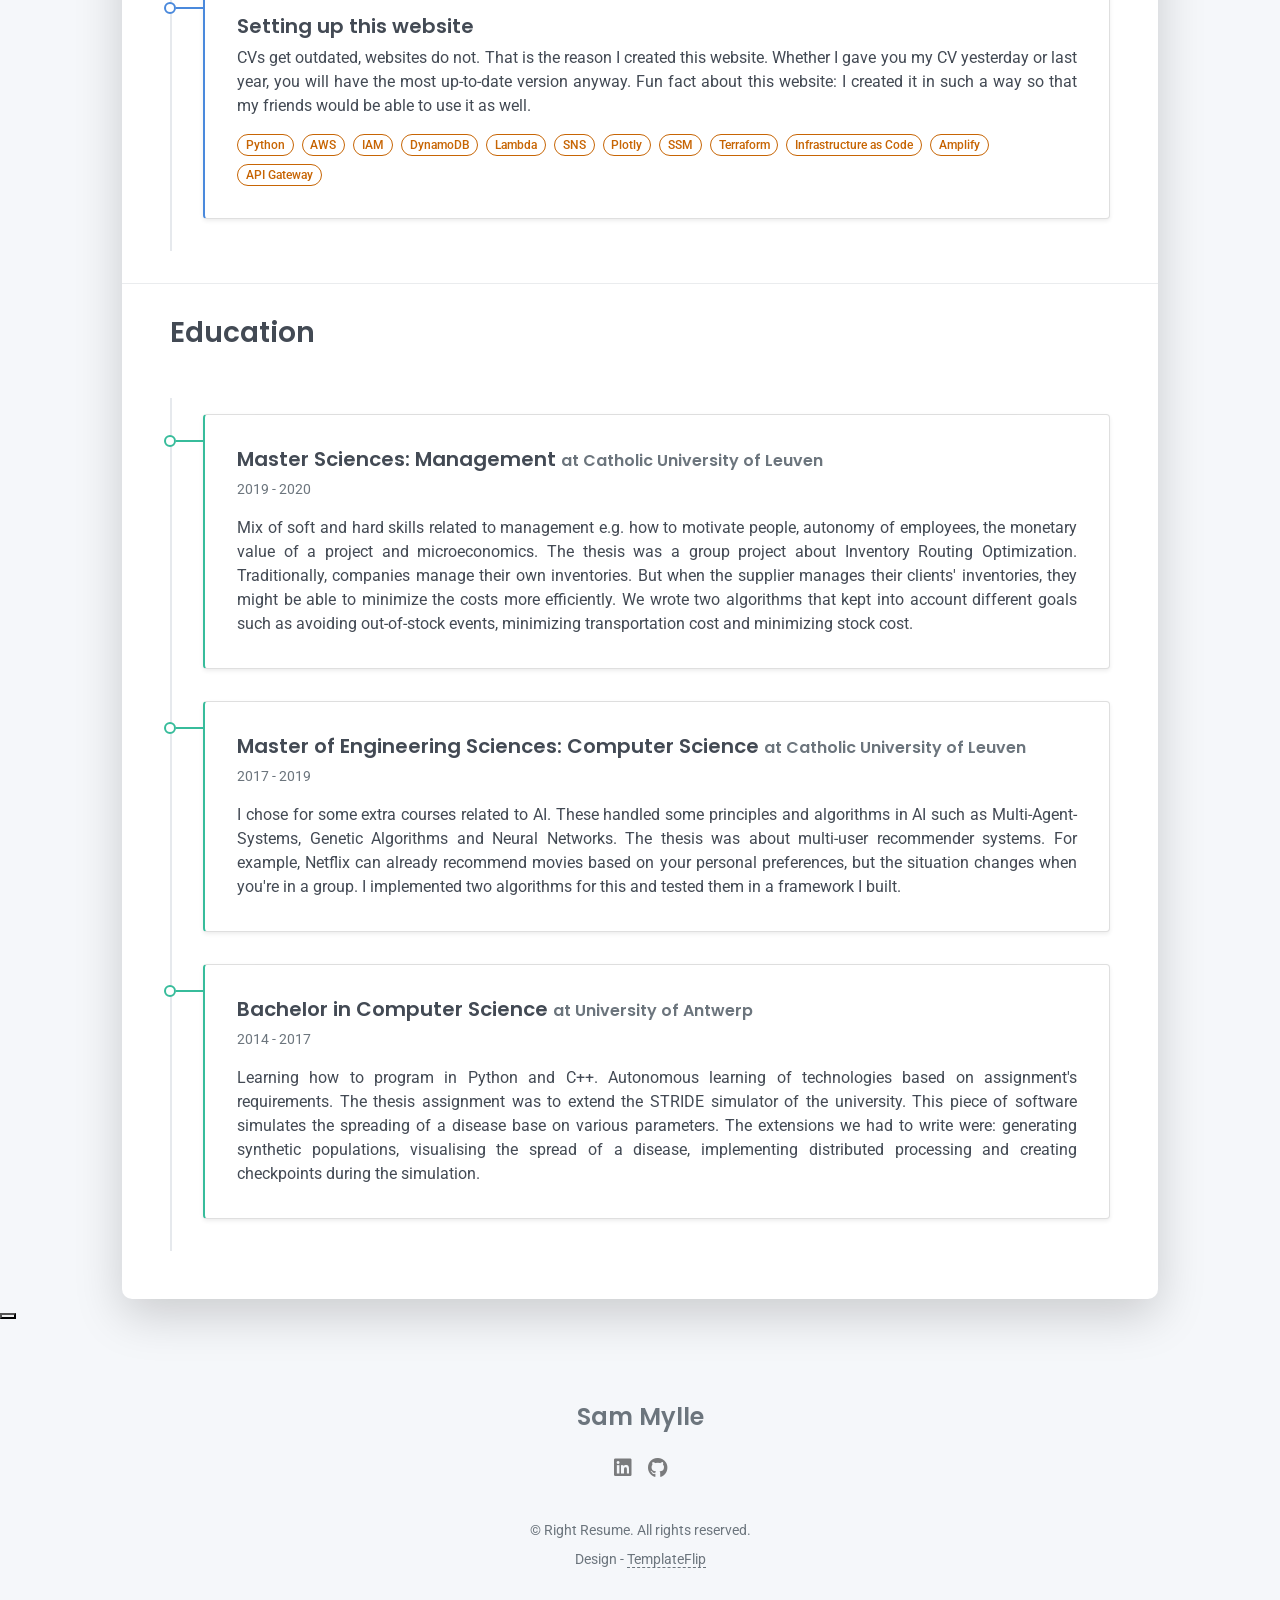
==== commit c517dcf7: "Styling" ====
--- a/index.html
+++ b/index.html
@@ -324,8 +324,8 @@
           <span class="me-3"><i class="fas fa-calendar me-1"></i>29/05/1996</span>
           <span class="me-3"><i class="fas fa-money-bill-wave me-1"></i>€650-€700/day</span>
           <span class="me-3"><i class="fas fa-map-marker-alt me-1"></i>Antwerp</span>
-          <span class="me-3"><a href="https://github.com/orgs/SamMyllePortfolio/repositories"><i style="color: white" class="fab fa-github me-1"></i><span style="color: white">Github</span></a></span>
-          <span class="me-3" style="white-space: nowrap;"><a href="https://www.linkedin.com/in/sam-mylle-62b468138/"><i style="color: white" class="fab fa-linkedin me-1"></i><span style="color: white">Linkedin</span></a></span>
+          <span class="me-3"><a href="https://github.com/orgs/SamMyllePortfolio/repositories"><i style="color: white" class="fab fa-github me-1"></i><span style="color: white">GitHub</span></a></span>
+          <span class="me-3" style="white-space: nowrap;"><a href="https://www.linkedin.com/in/sam-mylle-62b468138/"><i style="color: white" class="fab fa-linkedin me-1"></i><span style="color: white">LinkedIn</span></a></span>
         </div>
       </div>
     </div>
@@ -422,7 +422,7 @@
           
             <span class="badge rounded-pill border border-success text-success px-3 py-2" style="font-size:0.85rem; font-weight:500;">Azure</span>
           
-            <span class="badge rounded-pill border border-success text-success px-3 py-2" style="font-size:0.85rem; font-weight:500;">TerraForm</span>
+            <span class="badge rounded-pill border border-success text-success px-3 py-2" style="font-size:0.85rem; font-weight:500;">Terraform</span>
           
             <span class="badge rounded-pill border border-success text-success px-3 py-2" style="font-size:0.85rem; font-weight:500;">Pandas</span>
           
@@ -459,11 +459,11 @@
           
             <span class="badge rounded-pill border border-secondary text-secondary px-3 py-2" style="font-size:0.85rem; font-weight:500;">Google Cloud Platform</span>
           
-            <span class="badge rounded-pill border border-secondary text-secondary px-3 py-2" style="font-size:0.85rem; font-weight:500;">Quicksight</span>
+            <span class="badge rounded-pill border border-secondary text-secondary px-3 py-2" style="font-size:0.85rem; font-weight:500;">QuickSight</span>
           
             <span class="badge rounded-pill border border-secondary text-secondary px-3 py-2" style="font-size:0.85rem; font-weight:500;">Snowflake</span>
           
-            <span class="badge rounded-pill border border-secondary text-secondary px-3 py-2" style="font-size:0.85rem; font-weight:500;">DataBricks</span>
+            <span class="badge rounded-pill border border-secondary text-secondary px-3 py-2" style="font-size:0.85rem; font-weight:500;">Databricks</span>
           
             <span class="badge rounded-pill border border-secondary text-secondary px-3 py-2" style="font-size:0.85rem; font-weight:500;">Postgres</span>
           
@@ -550,7 +550,7 @@
                 
                   <span class="badge rounded-pill border border-primary text-primary" style="font-size:0.75rem; font-weight:500;">AWS</span>
                 
-                  <span class="badge rounded-pill border border-primary text-primary" style="font-size:0.75rem; font-weight:500;">TerraForm</span>
+                  <span class="badge rounded-pill border border-primary text-primary" style="font-size:0.75rem; font-weight:500;">Terraform</span>
                 
                   <span class="badge rounded-pill border border-primary text-primary" style="font-size:0.75rem; font-weight:500;">Docker</span>
                 
@@ -610,7 +610,7 @@
                 
                   <span class="badge rounded-pill border border-primary text-primary" style="font-size:0.75rem; font-weight:500;">AWS</span>
                 
-                  <span class="badge rounded-pill border border-primary text-primary" style="font-size:0.75rem; font-weight:500;">TerraForm</span>
+                  <span class="badge rounded-pill border border-primary text-primary" style="font-size:0.75rem; font-weight:500;">Terraform</span>
                 
                   <span class="badge rounded-pill border border-primary text-primary" style="font-size:0.75rem; font-weight:500;">Docker</span>
                 
@@ -654,7 +654,7 @@
   <li>Overseeing Production releases from a technical standpoint</li>
   <li>Monitoring pipeline performance in Grafana and take action when resources are being wasted</li>
 </ul> <br/> <p style="font-weight: bold; text-decoration: underline; display: block; margin-top: 12px;">Big achievements:</p> <ul>
-    <li>Achieved massive cost savings of PySpark pipelines through thorough understanding pf functional requirements. The biggest pipeline used to cost ~€500/day, processing Terrabytes of data and taking 3 hours to run. After optimizing, it costs only ~€5/day and runs in 12 minutes.</li>
+    <li>Achieved massive cost savings of PySpark pipelines through thorough understanding of functional requirements. The biggest pipeline used to cost ~€500/day, processing terabytes of data and taking 3 hours to run. After optimizing, it costs only ~€5/day and runs in 12 minutes.</li>
     <li>Organized lots of cross-team (50-100 people) knowledge sharing sessions on writing efficient distributed queries.</li>
     <li>Structurally described and delegated the implementation of process improvements in the technical backlog (e.g. mass-applying the magic committer in spark to improve pipeline speed, create an overarching DAG in Airflow tying our flows together more properly, etc.)</li>
 </ul></div>
@@ -677,7 +677,7 @@
                 
                   <span class="badge rounded-pill border border-primary text-primary" style="font-size:0.75rem; font-weight:500;">AWS</span>
                 
-                  <span class="badge rounded-pill border border-primary text-primary" style="font-size:0.75rem; font-weight:500;">TerraForm</span>
+                  <span class="badge rounded-pill border border-primary text-primary" style="font-size:0.75rem; font-weight:500;">Terraform</span>
                 
                   <span class="badge rounded-pill border border-primary text-primary" style="font-size:0.75rem; font-weight:500;">Docker</span>
                 
@@ -710,7 +710,7 @@
           <div class="card-body">
             <div class="h5 mb-1">Data Engineer <span class="text-muted h6">at KBC Bank & Verzekeringen</span></div>
             <div class="text-muted text-small mb-2">April 2021 - January 2023</div>
-            <div style="text-align: justify; text-justify: inter-word;">This position revolves mostly around development of data (ETL) pipelines, both on-prem and in the cloud.  Data would come from any system within KBC (SQL servers, SAP, etc.) The on-prem stack uses Bitbucket, Python, PySpark, Jenkins and Apache Hadoop. The cloud stack that KBC works with is Github, Python, PySpark, AWS S3, AWS SSM, AWS ECR, Airflow, Concourse, Docker, EKS and Terraform. Occasionally there's room to go beyond that, and then I used AWS DynamoDB, AWS Lambda and AWS Step Functions (boto3). I received formal trainings in PySpark, Airflow and Terraform, which I also continued to use during my spare time. <br/> <p style="font-weight: bold; text-decoration: underline; display: block; margin-top: 12px;">Big achievements:</p> <ul>
+            <div style="text-align: justify; text-justify: inter-word;">This position revolves mostly around development of data (ETL) pipelines, both on-prem and in the cloud.  Data would come from any system within KBC (SQL servers, SAP, etc.) The on-prem stack uses Bitbucket, Python, PySpark, Jenkins and Apache Hadoop. The cloud stack that KBC works with is GitHub, Python, PySpark, AWS S3, AWS SSM, AWS ECR, Airflow, Concourse, Docker, EKS and Terraform. Occasionally there's room to go beyond that, and then I used AWS DynamoDB, AWS Lambda and AWS Step Functions (boto3). I received formal trainings in PySpark, Airflow and Terraform, which I also continued to use during my spare time. <br/> <p style="font-weight: bold; text-decoration: underline; display: block; margin-top: 12px;">Big achievements:</p> <ul>
     <li>Created a testing notebook that is in use until today across multiple teams. It empowered analysts to technically test a pipeline and drastically reduced production issues.</li>
     <li>I challenged architects to expand the AWS landscape and use AWS DynamoDB and AWS Lambda to monitor data freshness. The solution costs pennies per month and still runs today without any changes.</li>
 </ul></div>
@@ -739,7 +739,7 @@
                 
                   <span class="badge rounded-pill border border-primary text-primary" style="font-size:0.75rem; font-weight:500;">AWS ECR</span>
                 
-                  <span class="badge rounded-pill border border-primary text-primary" style="font-size:0.75rem; font-weight:500;">TerraForm</span>
+                  <span class="badge rounded-pill border border-primary text-primary" style="font-size:0.75rem; font-weight:500;">Terraform</span>
                 
                   <span class="badge rounded-pill border border-primary text-primary" style="font-size:0.75rem; font-weight:500;">Docker</span>
                 
@@ -868,8 +868,8 @@
       
         <div class="timeline-card timeline-card-primary card shadow-sm">
           <div class="card-body">
-            <div class="h5 mb-1">Learning DBT and DataBricks</div>
-            <div style="text-align: justify; text-justify: inter-word;">Using the free community edition of DataBricks, I started to check out how it works. It's quite similar to any self-hosted data platform (such as the one at KBC) so the knowledge gap wasn't as big as I'd expected. As for DBT, I took some Pluralsight courses and tried integrating it in DataBricks, which worked quite nicely.</div>
+            <div class="h5 mb-1">Learning DBT and Databricks</div>
+            <div style="text-align: justify; text-justify: inter-word;">Using the free community edition of Databricks, I started to check out how it works. It's quite similar to any self-hosted data platform (such as the one at KBC) so the knowledge gap wasn't as big as I'd expected. As for DBT, I took some Pluralsight courses and tried integrating it in Databricks, which worked quite nicely.</div>
             
               <div class="position-skills d-flex flex-wrap gap-1 mt-2">
                 
@@ -877,7 +877,7 @@
                 
                   <span class="badge rounded-pill border border-primary text-primary" style="font-size:0.75rem; font-weight:500;">SQL</span>
                 
-                  <span class="badge rounded-pill border border-primary text-primary" style="font-size:0.75rem; font-weight:500;">DataBricks</span>
+                  <span class="badge rounded-pill border border-primary text-primary" style="font-size:0.75rem; font-weight:500;">Databricks</span>
                 
                   <span class="badge rounded-pill border border-primary text-primary" style="font-size:0.75rem; font-weight:500;">Python</span>
                 
